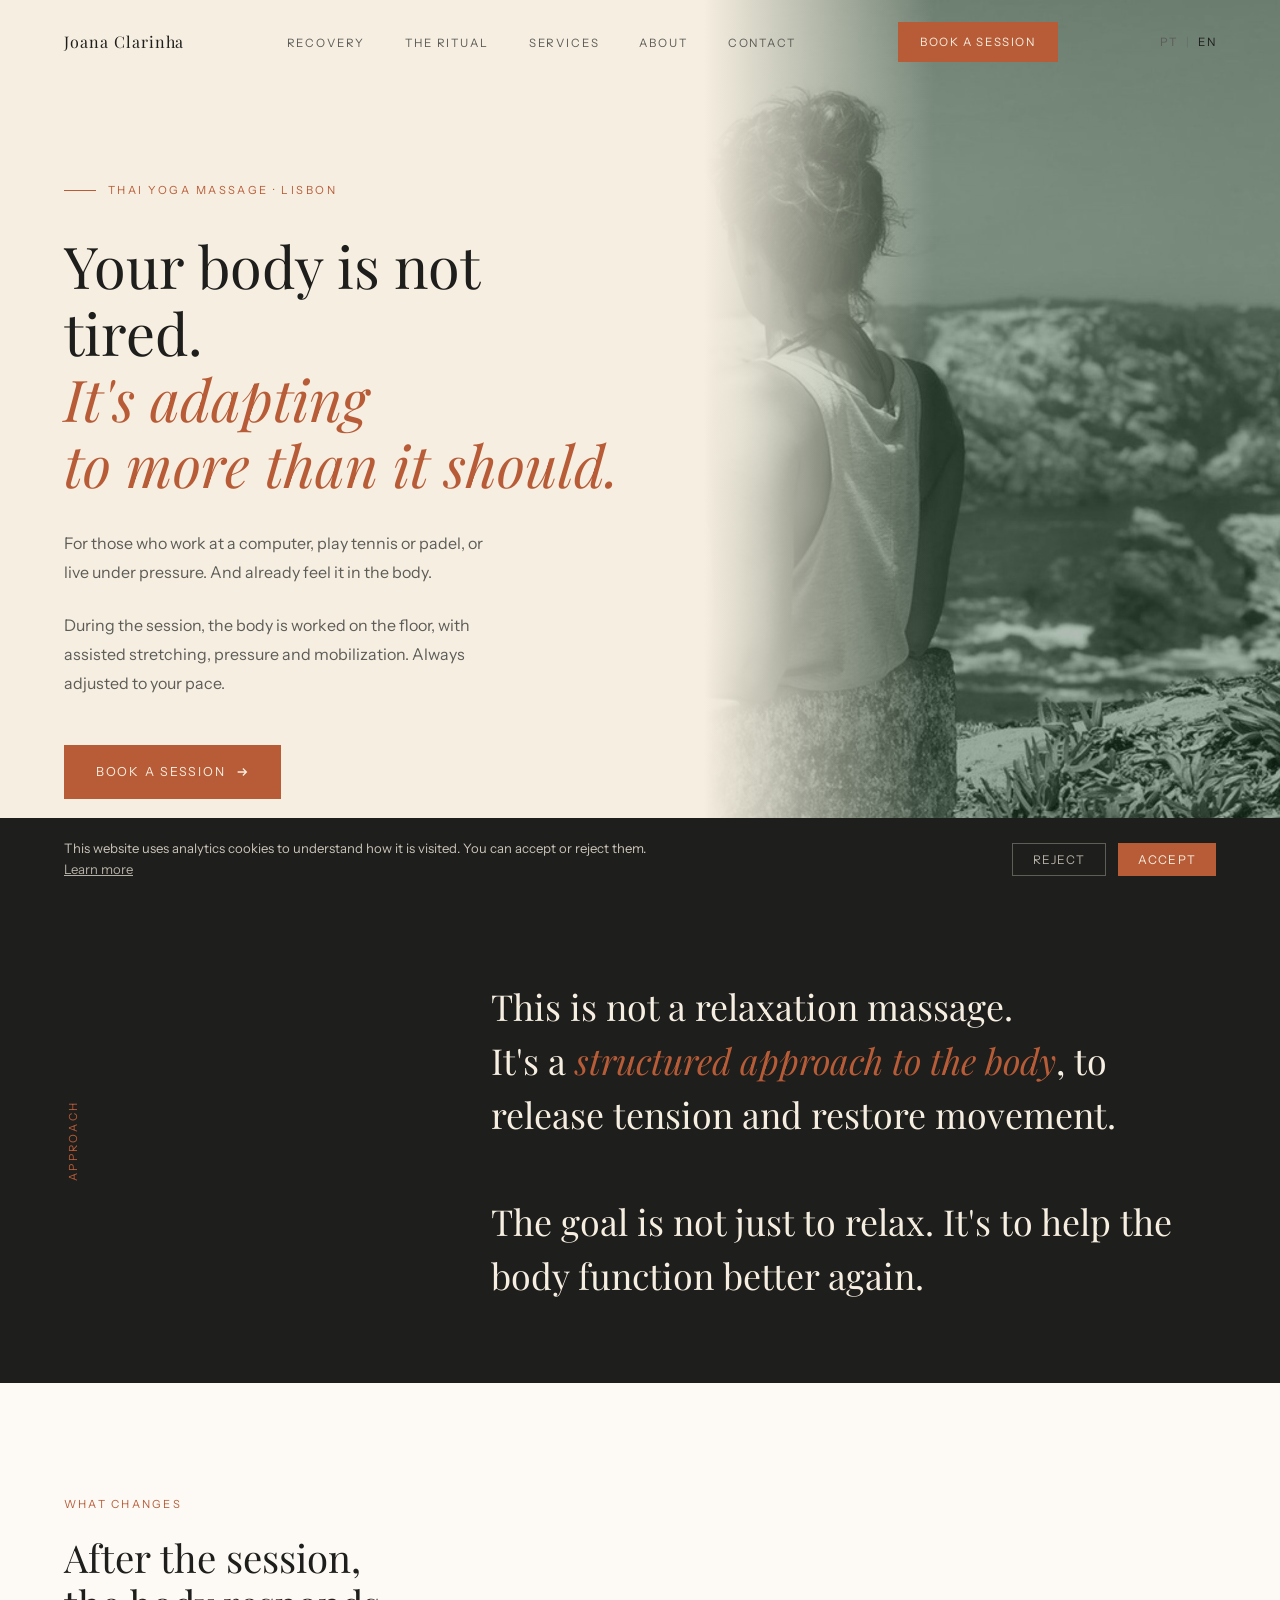
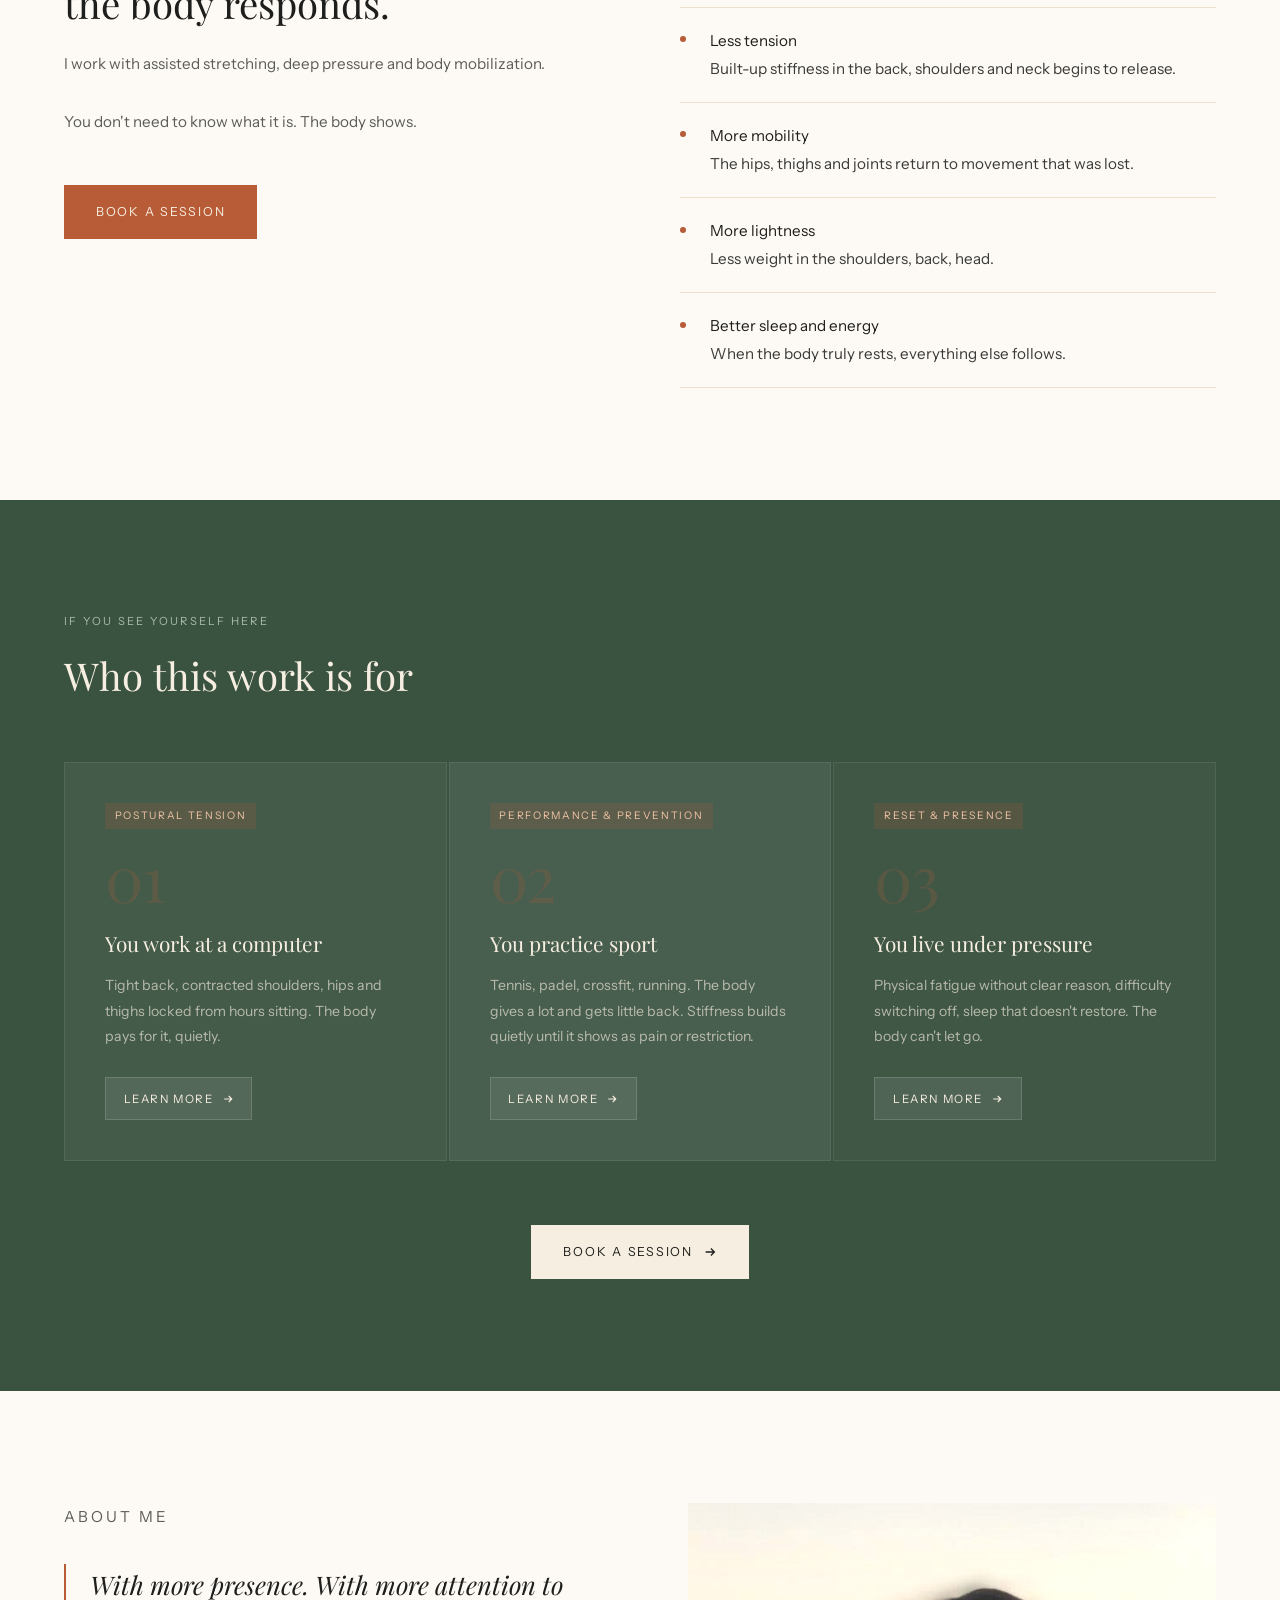
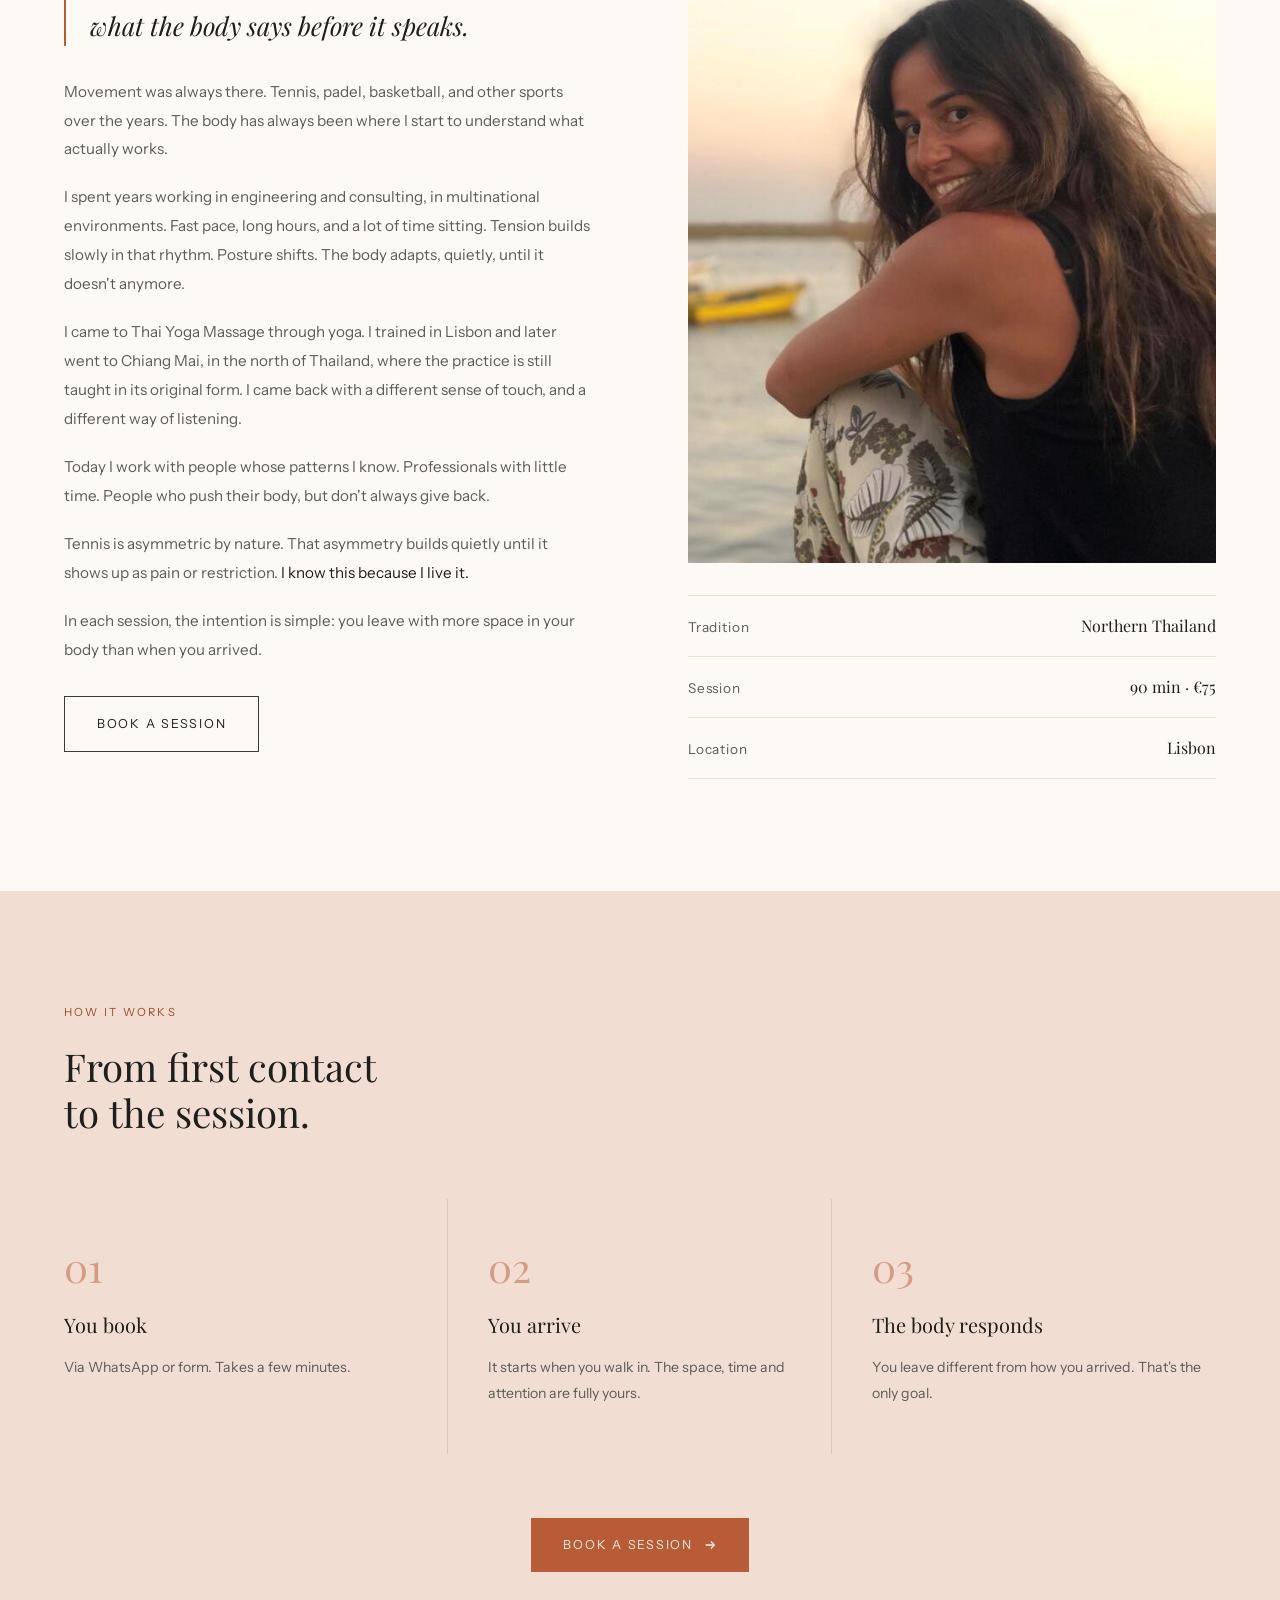
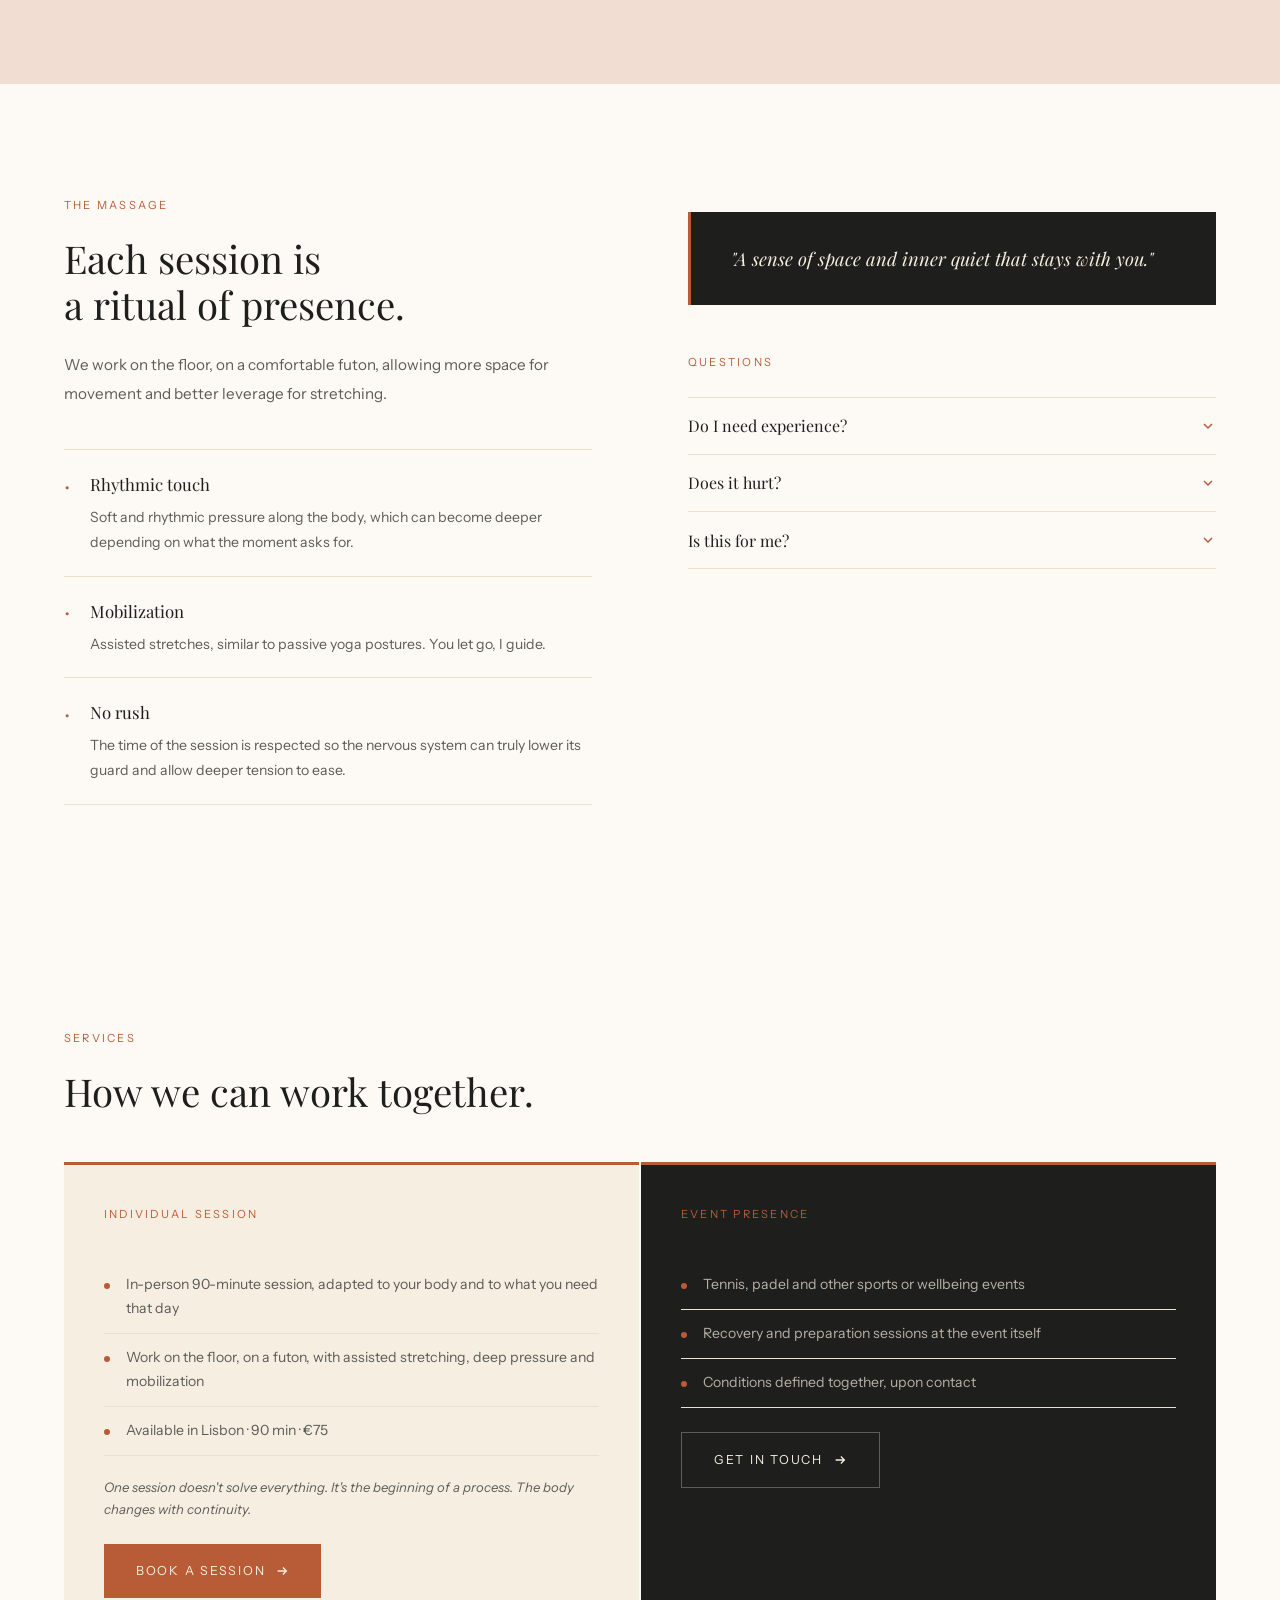
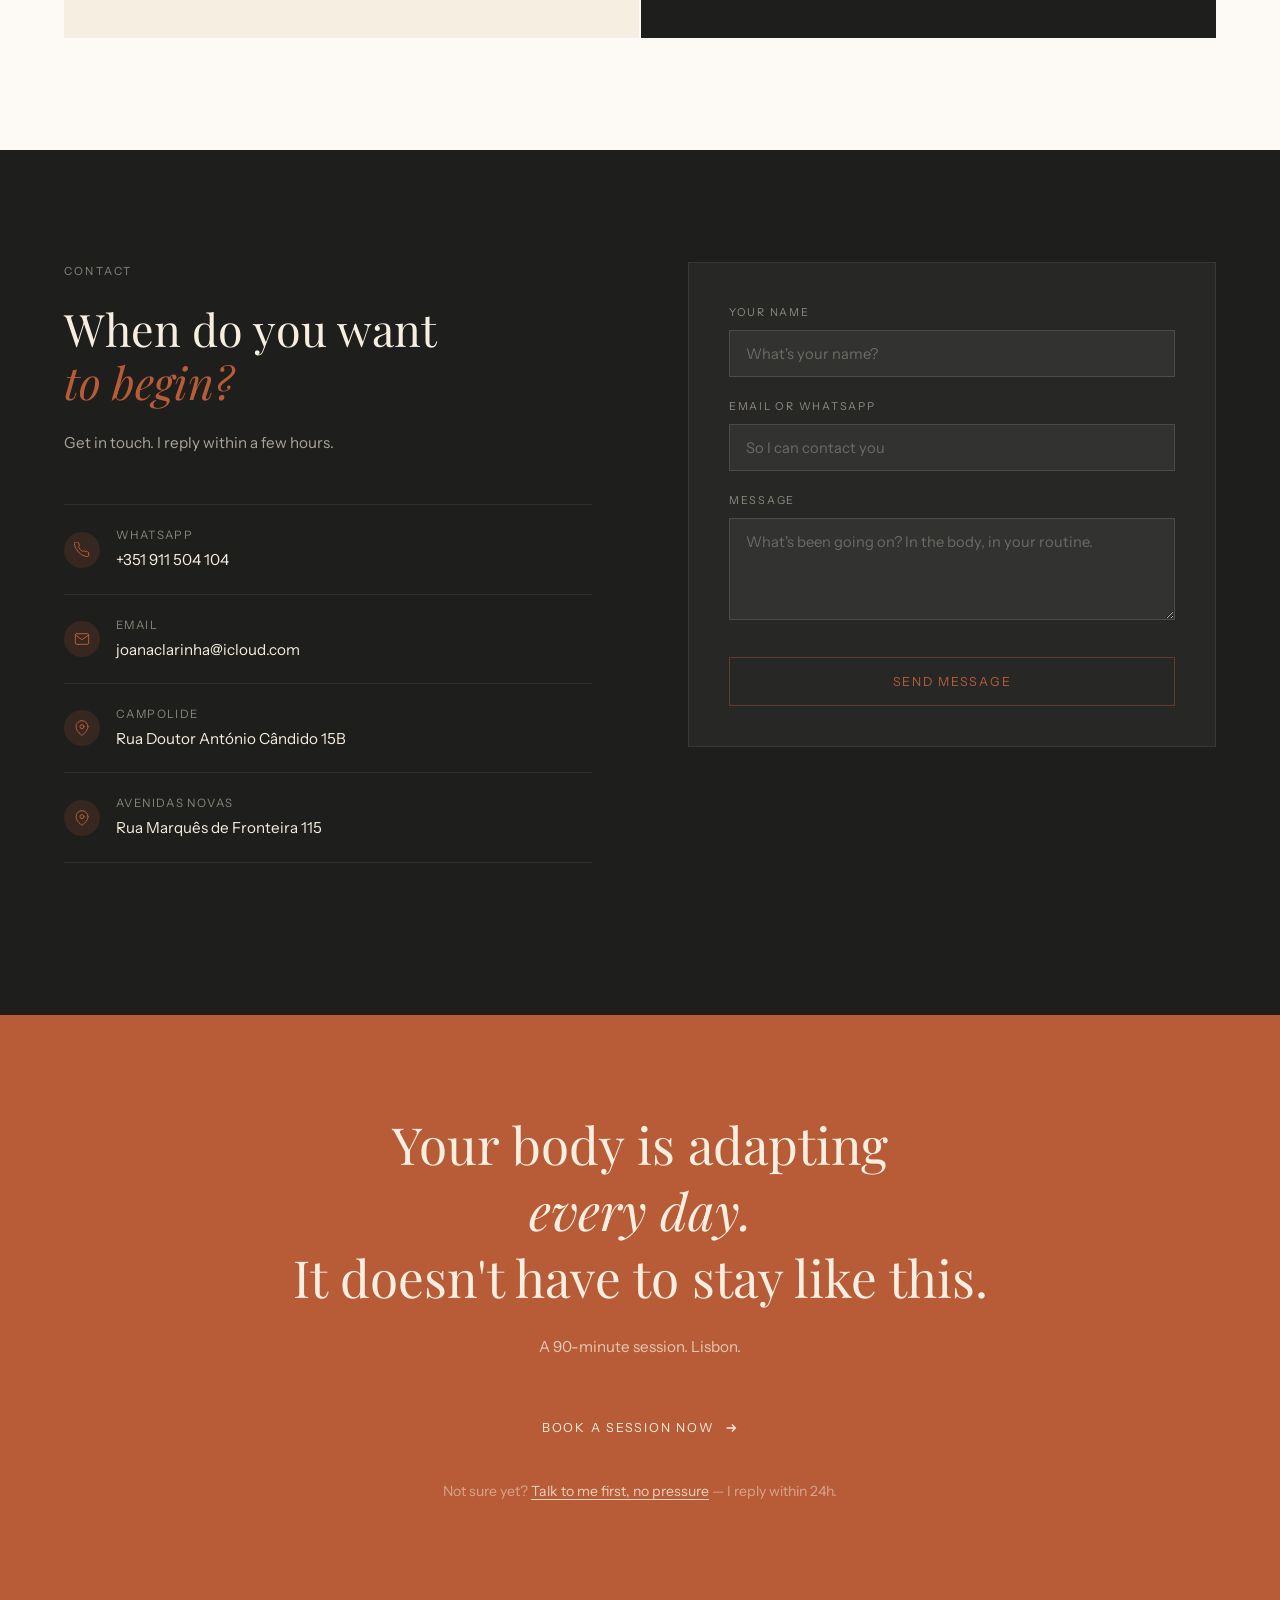
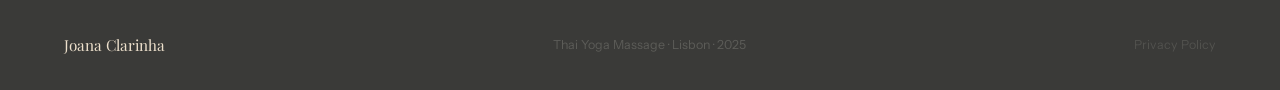
==== index.en.html @ add826a8 "Add files via upload" ====
<!DOCTYPE html>
<html lang="en">
<head>
<meta charset="UTF-8">
<meta name="viewport" content="width=device-width, initial-scale=1.0">

<!-- SEO: Title com keyword + localização -->
<title>Thai Yoga Massage Lisbon · Joana Clarinha · Recovery & Movement</title>

<!-- SEO: Meta description -->
<meta name="description" content="Thai Yoga Massage in Lisbon with Joana Clarinha. For those who work at a computer, practice sports or live under pressure. 90 min · €75.">

<!-- SEO: Canonical URL -->
<link rel="canonical" href="https://www.joanaclarinha.com/index.en.html">

<!-- SEO: Hreflang -->
<link rel="alternate" hreflang="pt" href="https://www.joanaclarinha.com/" />
<link rel="alternate" hreflang="en" href="https://www.joanaclarinha.com/index.en.html" />
<link rel="alternate" hreflang="x-default" href="https://www.joanaclarinha.com/" />

<!-- SEO: Open Graph (WhatsApp, LinkedIn, Facebook preview) -->
<meta property="og:type" content="website">
<meta property="og:title" content="Thai Yoga Massage Lisbon · Joana Clarinha">
<meta property="og:description" content="Recovery sessions for those who work at a computer, practice sports or live under pressure. Lisbon · 90 min · €75.">
<meta property="og:url" content="https://www.joanaclarinha.com/">
<meta property="og:locale" content="en_GB">
<meta property="og:image" content="https://www.joanaclarinha.com/og-image.jpg">

<!-- SEO: Twitter/X card -->
<meta name="twitter:card" content="summary_large_image">
<meta name="twitter:title" content="Thai Yoga Massage Lisbon · Joana Clarinha">
<meta name="twitter:description" content="Recovery sessions for those who work at a computer, practice sports or live under pressure.">

<!-- SEO: JSON-LD structured data (negócio local) -->
<script type="application/ld+json">
{
  "@context": "https://schema.org",
  "@type": "LocalBusiness",
  "name": "Joana Clarinha · Thai Yoga Massage",
  "description": "Thai Yoga Massage sessions in Lisbon for postural recovery, sports recovery and chronic stress.",
  "url": "https://www.joanaclarinha.com",
  "telephone": "+351911504104",
  "email": "joanaclarinha@icloud.com",
  "address": {
    "@type": "PostalAddress",
    "addressLocality": "Lisboa",
    "addressCountry": "PT"
  },
  "location": [
    {
      "@type": "Place",
      "name": "Campolide",
      "address": {
        "@type": "PostalAddress",
        "streetAddress": "Rua Doutor António Cândido 15B",
        "addressLocality": "Lisboa",
        "addressCountry": "PT"
      }
    },
    {
      "@type": "Place",
      "name": "Avenidas Novas",
      "address": {
        "@type": "PostalAddress",
        "streetAddress": "Rua Marquês de Fronteira 115",
        "addressLocality": "Lisboa",
        "addressCountry": "PT"
      }
    }
  ],
  "geo": {
    "@type": "GeoCoordinates",
    "latitude": 38.7169,
    "longitude": -9.1395
  },
  "priceRange": "€75",
  "openingHoursSpecification": {
    "@type": "OpeningHoursSpecification",
    "dayOfWeek": ["Monday","Tuesday","Wednesday","Thursday","Friday","Saturday"],
    "opens": "09:00",
    "closes": "20:00"
  },
  "sameAs": ["https://www.instagram.com/joanaclarinha.thaimassage"],
  "image": "https://www.joanaclarinha.com/og-image.jpg",
  "founder": {
    "@type": "Person",
    "name": "Joana Clarinha"
  },
  "serviceType": "Thai Yoga Massage",
  "areaServed": "Lisboa"
}
</script>

<link rel="preconnect" href="https://fonts.googleapis.com">
<link rel="preconnect" href="https://fonts.gstatic.com" crossorigin>
<link href="https://fonts.googleapis.com/css2?family=Playfair+Display:ital,wght@0,400;0,500;1,400&family=Instrument+Sans:wght@300;400&display=swap" rel="stylesheet">
<link rel="stylesheet" href="style.css">
</head>
<body>

<!-- NAV -->
<a href="#hero" style="position:absolute;left:-9999px;top:auto;width:1px;height:1px;overflow:hidden;focus-within:left:0;focus-within:width:auto;focus-within:height:auto;background:var(--terra);color:var(--cream);padding:0.5rem 1rem;z-index:9999;" onfocus="this.style.left='0';this.style.width='auto';this.style.height='auto';" onblur="this.style.left='-9999px';this.style.width='1px';this.style.height='1px';">Skip to content</a>
<nav id="nav">
  <a class="nav-brand" href="#">Joana Clarinha</a>
  <ul class="nav-links">
    <li><a href="#perfis">Recovery</a></li>
    <li><a href="#ritual">The ritual</a></li>
    <li><a href="#servicos">Services</a></li>
    <li><a href="#sobre">About</a></li>
    <li><a href="#contacto">Contact</a></li>
  </ul>
  <a href="https://wa.me/351911504104?text=Hi%20Joana%2C%20I%20would%20like%20to%20book%20a%20session." class="nav-cta" target="_blank" rel="noopener">Book a session</a>
  <div class="lang-switch">
    <a href="/" class="lang-link">PT</a>
    <span class="lang-sep">|</span>
    <a href="/index.en.html" class="lang-link active">EN</a>
  </div>
  <button class="nav-hamburger" id="hamburger" onclick="toggleMenu()" aria-label="Open menu">
    <span></span><span></span><span></span>
  </button>
</nav>

<!-- MENU MOBILE -->
<div class="nav-mobile-menu" id="mobile-menu">
  <a href="#perfis" onclick="closeMenu()">Recovery</a>
  <a href="#ritual" onclick="closeMenu()">The ritual</a>
  <a href="#servicos" onclick="closeMenu()">Services</a>
  <a href="#sobre" onclick="closeMenu()">About</a>
  <a href="#contacto" onclick="closeMenu()">Contact</a>
  <a href="https://wa.me/351911504104?text=Hi%20Joana%2C%20I%20would%20like%20to%20book%20a%20session." class="nav-mobile-cta" target="_blank" rel="noopener">Book a session</a>
</div>

<!-- HERO -->
<section id="hero">
  <div class="hero-text">
    <p class="hero-kicker">Thai Yoga Massage · Lisbon</p>
    <h1 class="hero-h1">
      Your body is not<br>
      tired.<br>
      <em>It's adapting<br>to more than it should.</em>
    </h1>
    <p class="hero-sub">For those who work at a computer, play tennis or padel, or live under pressure. And already feel it in the body.</p>
    <p class="hero-sub" style="margin-top:-1.5rem;">During the session, the body is worked on the floor, with assisted stretching, pressure and mobilization. Always adjusted to your pace.</p>
    <a href="#contacto" class="btn">
      Book a session
      <svg viewBox="0 0 16 16" fill="none" stroke="currentColor" stroke-width="1.5"><path d="M3 8h10M9 4l4 4-4 4"/></svg>
    </a>
  </div>
  <div class="hero-img">
    <img src="foto-hero.jpeg" alt="Thai Yoga Massage session in Lisbon with Joana Clarinha" />
    <div class="hero-img-overlay"></div>
  </div>
</section>

<!-- STATEMENT -->
<section id="statement">
  <span class="stmt-label">Approach</span>
  <p class="stmt-text">
    This is not a relaxation massage.<br>
    It's a <strong>structured approach to the body</strong>, to release tension and restore movement.
    <br><br>
    The goal is not just to relax. It's to help the body function better again.
  </p>
</section>

<!-- O QUE MUDA -->
<section id="o-que-muda">
  <div class="reveal">
    <p class="section-tag">What changes</p>
    <h2 class="section-h2">After the session,<br>the body responds.</h2>
    <p class="section-body">I work with assisted stretching, deep pressure and body mobilization.<br><br>You don't need to know what it is. The body shows.</p>
    <div class="muda-cta">
      <a href="#contacto" class="btn">Book a session</a>
    </div>
  </div>
  <div class="muda-right reveal d1">
    <div class="outcomes">
      <div class="outcome-row">
        <div class="outcome-dot"></div>
        <div class="outcome-text"><strong>Less tension</strong>Built-up stiffness in the back, shoulders and neck begins to release.</div>
      </div>
      <div class="outcome-row">
        <div class="outcome-dot"></div>
        <div class="outcome-text"><strong>More mobility</strong>The hips, thighs and joints return to movement that was lost.</div>
      </div>
      <div class="outcome-row">
        <div class="outcome-dot"></div>
        <div class="outcome-text"><strong>More lightness</strong>Less weight in the shoulders, back, head.</div>
      </div>
      <div class="outcome-row">
        <div class="outcome-dot"></div>
        <div class="outcome-text"><strong>Better sleep and energy</strong>When the body truly rests, everything else follows.</div>
      </div>
    </div>
  </div>
</section>

<!-- PERFIS -->
<section id="perfis">
  <p class="section-tag reveal">If you see yourself here</p>
  <h2 class="section-h2 reveal">Who this work is for</h2>
  <div class="perfis-grid">
    <div class="perfil-card reveal">
      <span class="perfil-tag">Postural tension</span>
      <div class="perfil-num">01</div>
      <h3 class="perfil-titulo">You work at a computer</h3>
      <p class="perfil-desc">Tight back, contracted shoulders, hips and thighs locked from hours sitting. The body pays for it, quietly.</p>
      <a href="lp-tensao-costas.en.html" class="perfil-link">
        Learn more
        <svg viewBox="0 0 16 16" fill="none" stroke="currentColor" stroke-width="1.5"><path d="M3 8h10M9 4l4 4-4 4"/></svg>
      </a>
    </div>
    <div class="perfil-card reveal d1">
      <span class="perfil-tag">Performance &amp; prevention</span>
      <div class="perfil-num">02</div>
      <h3 class="perfil-titulo">You practice sport</h3>
      <p class="perfil-desc">Tennis, padel, crossfit, running. The body gives a lot and gets little back. Stiffness builds quietly until it shows as pain or restriction.</p>
      <a href="lp-recuperacao-desportiva.en.html" class="perfil-link">
        Learn more
        <svg viewBox="0 0 16 16" fill="none" stroke="currentColor" stroke-width="1.5"><path d="M3 8h10M9 4l4 4-4 4"/></svg>
      </a>
    </div>
    <div class="perfil-card reveal d2">
      <span class="perfil-tag">Reset &amp; presence</span>
      <div class="perfil-num">03</div>
      <h3 class="perfil-titulo">You live under pressure</h3>
      <p class="perfil-desc">Physical fatigue without clear reason, difficulty switching off, sleep that doesn't restore. The body can't let go.</p>
      <a href="lp-stress-reset.en.html" class="perfil-link">
        Learn more
        <svg viewBox="0 0 16 16" fill="none" stroke="currentColor" stroke-width="1.5"><path d="M3 8h10M9 4l4 4-4 4"/></svg>
      </a>
    </div>
  </div>
  <div class="perfis-cta">
    <a href="#contacto" class="btn btn-cream">
      Book a session
      <svg viewBox="0 0 16 16" fill="none" stroke="currentColor" stroke-width="1.5"><path d="M3 8h10M9 4l4 4-4 4"/></svg>
    </a>
  </div>
</section>

<!-- SOBRE -->
<section id="sobre">
  <div class="sobre-body">
    <p class="section-tag reveal">About me</p>
    <blockquote class="sobre-quote reveal">
      With more presence. With more attention to what the body says before it speaks.
    </blockquote>
    <div class="reveal">
      <p>Movement was always there. Tennis, padel, basketball, and other sports over the years. The body has always been where I start to understand what actually works.</p>
      <p>I spent years working in engineering and consulting, in multinational environments. Fast pace, long hours, and a lot of time sitting. Tension builds slowly in that rhythm. Posture shifts. The body adapts, quietly, until it doesn't anymore.</p>
      <p>I came to Thai Yoga Massage through yoga. I trained in Lisbon and later went to Chiang Mai, in the north of Thailand, where the practice is still taught in its original form. I came back with a different sense of touch, and a different way of listening.</p>
      <p>Today I work with people whose patterns I know. Professionals with little time. People who push their body, but don't always give back.</p>
      <p>Tennis is asymmetric by nature. That asymmetry builds quietly until it shows up as pain or restriction. <strong>I know this because I live it.</strong></p>
      <p>In each session, the intention is simple: you leave with more space in your body than when you arrived.</p>
    </div>
    <div class="reveal" style="margin-top:2rem;">
      <a href="#contacto" class="btn btn-outline">Book a session</a>
    </div>
  </div>
  <div class="sobre-right reveal d1">
    <img class="sobre-img" src="sobremim.jpeg" alt="Joana Clarinha, Thai Yoga Massage therapist in Lisbon" />
    <div class="sobre-facts">
      <div class="sobre-fact">
        <span class="sobre-fact-key">Tradition</span>
        <span class="sobre-fact-val">Northern Thailand</span>
      </div>
      <div class="sobre-fact">
        <span class="sobre-fact-key">Session</span>
        <span class="sobre-fact-val">90 min · €75</span>
      </div>
      <div class="sobre-fact">
        <span class="sobre-fact-key">Location</span>
        <span class="sobre-fact-val">Lisbon</span>
      </div>
    </div>
  </div>
</section>

<!-- COMO FUNCIONA -->
<section id="como">
  <p class="section-tag reveal">How it works</p>
  <h2 class="section-h2 reveal">From first contact<br>to the session.</h2>
  <div class="como-steps">
    <div class="como-step reveal">
      <div class="como-step-n">01</div>
      <h3 class="como-step-h">You book</h3>
      <p class="como-step-p">Via WhatsApp or form. Takes a few minutes.</p>
    </div>
    <div class="como-step reveal d1">
      <div class="como-step-n">02</div>
      <h3 class="como-step-h">You arrive</h3>
      <p class="como-step-p">It starts when you walk in. The space, time and attention are fully yours.</p>
    </div>
    <div class="como-step reveal d2">
      <div class="como-step-n">03</div>
      <h3 class="como-step-h">The body responds</h3>
      <p class="como-step-p">You leave different from how you arrived. That's the only goal.</p>
    </div>
  </div>
  <div class="como-cta reveal">
    <a href="#contacto" class="btn">
      Book a session
      <svg viewBox="0 0 16 16" fill="none" stroke="currentColor" stroke-width="1.5"><path d="M3 8h10M9 4l4 4-4 4"/></svg>
    </a>
  </div>
</section>

<!-- RITUAL -->
<section id="ritual">
  <div class="ritual-left reveal">
    <p class="section-tag">The massage</p>
    <h2 class="section-h2">Each session is<br>a ritual of presence.</h2>
    <p class="section-body">We work on the floor, on a comfortable futon, allowing more space for movement and better leverage for stretching.</p>
    <div class="ritual-steps">
      <div class="ritual-step reveal">
        <div class="ritual-step-n">·</div>
        <div>
          <h4 class="ritual-step-h">Rhythmic touch</h4>
          <p class="ritual-step-p">Soft and rhythmic pressure along the body, which can become deeper depending on what the moment asks for.</p>
        </div>
      </div>
      <div class="ritual-step reveal d1">
        <div class="ritual-step-n">·</div>
        <div>
          <h4 class="ritual-step-h">Mobilization</h4>
          <p class="ritual-step-p">Assisted stretches, similar to passive yoga postures. You let go, I guide.</p>
        </div>
      </div>
      <div class="ritual-step reveal d2">
        <div class="ritual-step-n">·</div>
        <div>
          <h4 class="ritual-step-h">No rush</h4>
          <p class="ritual-step-p">The time of the session is respected so the nervous system can truly lower its guard and allow deeper tension to ease.</p>
        </div>
      </div>
    </div>
  </div>
  <div class="ritual-right reveal d1">
    <div class="ritual-quote">
      <p>"A sense of space and inner quiet that stays with you."</p>
    </div>
    <div class="ritual-faqs">
      <p class="section-tag" style="margin-bottom:1.5rem;">Questions</p>
      <div class="faq-item reveal">
        <button class="faq-q" onclick="toggleFaq(this)" aria-expanded="false" aria-controls="faq-a-1">
          <span>Do I need experience?</span>
          <svg viewBox="0 0 16 16" fill="none" stroke="currentColor" stroke-width="1.5" aria-hidden="true"><path d="M4 6l4 4 4-4"/></svg>
        </button>
        <div class="faq-a" id="faq-a-1" role="region">No. If you value conscious touch and need space to breathe again, this is for you.</div>
      </div>
      <div class="faq-item reveal d1">
        <button class="faq-q" onclick="toggleFaq(this)" aria-expanded="false" aria-controls="faq-a-2">
          <span>Does it hurt?</span>
          <svg viewBox="0 0 16 16" fill="none" stroke="currentColor" stroke-width="1.5" aria-hidden="true"><path d="M4 6l4 4 4-4"/></svg>
        </button>
        <div class="faq-a" id="faq-a-2" role="region">There can be moments of "good pain", the feeling of releasing a knot. It should never be overwhelming. Communication is constant.</div>
      </div>
      <div class="faq-item reveal d2">
        <button class="faq-q" onclick="toggleFaq(this)" aria-expanded="false" aria-controls="faq-a-3">
          <span>Is this for me?</span>
          <svg viewBox="0 0 16 16" fill="none" stroke="currentColor" stroke-width="1.5" aria-hidden="true"><path d="M4 6l4 4 4-4"/></svg>
        </button>
        <div class="faq-a" id="faq-a-3" role="region">If you feel tension in the body, sit a lot, practice sport, or simply want to slow down and sleep better — yes.</div>
      </div>
    </div>
  </div>
</section>

<!-- SERVIÇOS -->
<section id="servicos" style="background:var(--off);padding:7rem 5vw;">
  <p class="section-tag reveal">Services</p>
  <h2 class="section-h2 reveal">How we can work together.</h2>
  <div class="servicos-duo reveal" id="servicos-placeholder" style="margin-top:3rem;">
      <div class="servico-duo servico-duo-primary">
        <p class="section-tag">Individual session</p>
        <ul class="ritual-incluido-lista">
          <li>In-person 90-minute session, adapted to your body and to what you need that day</li>
          <li>Work on the floor, on a futon, with assisted stretching, deep pressure and mobilization</li>
          <li>Available in Lisbon · 90 min · €75</li>
        </ul>
        <p class="ritual-incluido-nota">One session doesn't solve everything. It's the beginning of a process. The body changes with continuity.</p>
        <a href="#contacto" class="btn" style="margin-top:1.5rem;">
          Book a session
          <svg viewBox="0 0 16 16" fill="none" stroke="currentColor" stroke-width="1.5"><path d="M3 8h10M9 4l4 4-4 4"/></svg>
        </a>
      </div>
      <div class="servico-duo servico-duo-secondary">
        <p class="section-tag" style="color:var(--terra)">Event presence</p>
        <ul class="ritual-incluido-lista" style="color:rgba(246,238,224,0.7)">
          <li>Tennis, padel and other sports or wellbeing events</li>
          <li>Recovery and preparation sessions at the event itself</li>
          <li>Conditions defined together, upon contact</li>
        </ul>
        <a href="#contacto" class="btn" style="margin-top:1.5rem;background:transparent;border:1px solid rgba(246,238,224,0.3);color:var(--cream);">
          Get in touch
          <svg viewBox="0 0 16 16" fill="none" stroke="currentColor" stroke-width="1.5"><path d="M3 8h10M9 4l4 4-4 4"/></svg>
        </a>
      </div>
  </div>
</section>

<!-- CONTACTO -->
<section id="contacto">
  <div>
    <p class="section-tag reveal">Contact</p>
    <h2 class="contacto-h2 reveal">When do you want<br><em>to begin?</em></h2>
    <p class="contacto-sub reveal">Get in touch. I reply within a few hours.</p>
    <div class="contacto-canais reveal">
      <div class="canal">
        <div class="canal-icon">
          <svg viewBox="0 0 24 24"><path d="M22 16.92v3a2 2 0 01-2.18 2 19.79 19.79 0 01-8.63-3.07A19.5 19.5 0 013.07 9.8 19.79 19.79 0 01.13 1.18 2 2 0 012.11.02h3a2 2 0 012 1.72c.127.96.361 1.903.7 2.81a2 2 0 01-.45 2.11L6.91 7.91a16 16 0 006.09 6.09l1.27-.45a2 2 0 012.11.45c.907.339 1.85.573 2.81.7A2 2 0 0122 16.92z" stroke-linecap="round" stroke-linejoin="round"/></svg>
        </div>
        <div>
          <div class="canal-label">WhatsApp</div>
          <div class="canal-val">+351 911 504 104</div>
        </div>
      </div>
      <div class="canal">
        <div class="canal-icon">
          <svg viewBox="0 0 24 24"><path d="M4 4h16c1.1 0 2 .9 2 2v12c0 1.1-.9 2-2 2H4c-1.1 0-2-.9-2-2V6c0-1.1.9-2 2-2z" stroke-linecap="round" stroke-linejoin="round"/><polyline points="22,6 12,13 2,6" stroke-linecap="round" stroke-linejoin="round"/></svg>
        </div>
        <div>
          <div class="canal-label">Email</div>
          <div class="canal-val">joanaclarinha@icloud.com</div>
        </div>
      </div>
      <div class="canal">
        <div class="canal-icon">
          <svg viewBox="0 0 24 24"><path d="M21 10c0 7-9 13-9 13S3 17 3 10a9 9 0 0118 0z" stroke-linecap="round" stroke-linejoin="round"/><circle cx="12" cy="10" r="3" stroke-linecap="round" stroke-linejoin="round"/></svg>
        </div>
        <div>
          <div class="canal-label">Campolide</div>
          <div class="canal-val">Rua Doutor António Cândido 15B</div>
        </div>
      </div>
      <div class="canal">
        <div class="canal-icon">
          <svg viewBox="0 0 24 24"><path d="M21 10c0 7-9 13-9 13S3 17 3 10a9 9 0 0118 0z" stroke-linecap="round" stroke-linejoin="round"/><circle cx="12" cy="10" r="3" stroke-linecap="round" stroke-linejoin="round"/></svg>
        </div>
        <div>
          <div class="canal-label">Avenidas Novas</div>
          <div class="canal-val">Rua Marquês de Fronteira 115</div>
        </div>
      </div>
    </div>
  </div>
  <div class="form-wrap reveal d1">
    <form action="https://formspree.io/f/mjgjeqbq" method="POST">
      <div class="form-row">
        <label>Your name</label>
        <input type="text" name="nome" placeholder="What's your name?" required>
      </div>
      <div class="form-row">
        <label>Email or WhatsApp</label>
        <input type="text" name="contacto" placeholder="So I can contact you" required>
      </div>
      <div class="form-row">
        <label>Message</label>
        <textarea rows="4" name="mensagem" placeholder="What's been going on? In the body, in your routine."></textarea>
      </div>
      <button type="submit" class="btn btn-terra-outline">Send message</button>
    </form>
  </div>
</section>

<!-- CLOSING CTA -->
<section id="closing">
  <h2 class="closing-h2 reveal">Your body is adapting<br><em>every day.</em><br>It doesn't have to stay like this.</h2>
  <p class="closing-sub reveal">A 90-minute session. Lisbon.</p>
  <a href="#contacto" class="btn btn-white reveal">
    Book a session now
    <svg viewBox="0 0 16 16" fill="none" stroke="currentColor" stroke-width="1.5"><path d="M3 8h10M9 4l4 4-4 4"/></svg>
  </a>
  <p class="closing-hesitation reveal">Not sure yet? <a href="https://wa.me/351911504104?text=Hi%20Joana%2C%20I%20have%20a%20question%20about%20the%20sessions." class="closing-hesitation-link">Talk to me first, no pressure</a> — I reply within 24h.</p>
</section>

<!-- FOOTER -->
<footer>
  <span class="footer-brand">Joana Clarinha</span>
  <span>Thai Yoga Massage · Lisbon · 2025</span>
  <a href="/privacy-policy.en.html" style="color:var(--cinza3);font-size:0.78rem;text-decoration:none;opacity:0.7;">Privacy Policy</a>
</footer>

<!-- COOKIE BANNER -->
<div id="cookie-banner" style="display:none;position:fixed;bottom:0;left:0;right:0;z-index:9999;background:var(--cinza);color:var(--cream);padding:1.25rem 5vw;display:flex;align-items:center;justify-content:space-between;gap:1.5rem;flex-wrap:wrap;font-size:0.82rem;line-height:1.6;">
  <p style="margin:0;color:rgba(246,238,224,0.8);max-width:600px;">This website uses analytics cookies to understand how it is visited. You can accept or reject them. <a href="/privacy-policy.en.html" style="color:var(--cream);opacity:0.7;text-decoration:underline;">Learn more</a></p>
  <div style="display:flex;gap:0.75rem;flex-shrink:0;">
    <button id="cookie-reject" style="background:transparent;border:1px solid rgba(246,238,224,0.3);color:rgba(246,238,224,0.7);padding:0.5rem 1.25rem;font-family:var(--sans);font-size:0.75rem;letter-spacing:0.1em;text-transform:uppercase;cursor:pointer;">Reject</button>
    <button id="cookie-accept" style="background:var(--terra);border:none;color:var(--cream);padding:0.5rem 1.25rem;font-family:var(--sans);font-size:0.75rem;letter-spacing:0.1em;text-transform:uppercase;cursor:pointer;">Accept</button>
  </div>
</div>

<script>
  // Hamburger menu
  function toggleMenu() {
    const menu = document.getElementById('mobile-menu');
    const btn = document.getElementById('hamburger');
    menu.classList.toggle('open');
    btn.classList.toggle('open');
    document.body.style.overflow = menu.classList.contains('open') ? 'hidden' : '';
  }
  function closeMenu() {
    document.getElementById('mobile-menu').classList.remove('open');
    document.getElementById('hamburger').classList.remove('open');
    document.body.style.overflow = '';
  }

  // Nav
  const nav = document.getElementById('nav');
  window.addEventListener('scroll', () => {
    nav.classList.toggle('stuck', window.scrollY > 50);
  }, {passive:true});

  // Reveal
  const revEls = document.querySelectorAll('.reveal');
  const ro = new IntersectionObserver(entries => {
    entries.forEach(e => { if(e.isIntersecting){ e.target.classList.add('on'); ro.unobserve(e.target); } });
  }, {threshold: 0.12});
  revEls.forEach(el => ro.observe(el));

  // FAQ toggle
  function toggleFaq(btn) {
    const answer = btn.nextElementSibling;
    const isOpen = answer.classList.contains('open');
    document.querySelectorAll('.faq-a.open').forEach(a => {
      a.classList.remove('open');
      a.previousElementSibling.classList.remove('open');
      a.previousElementSibling.setAttribute('aria-expanded', 'false');
    });
    if (!isOpen) {
      answer.classList.add('open');
      btn.classList.add('open');
      btn.setAttribute('aria-expanded', 'true');
    }
  }
  function submitForm(e) {
    e.preventDefault();
    const btn = e.target.querySelector('button[type="submit"]');
    btn.textContent = 'Message sent ✓';
    btn.style.color = '#5A9A5C';
    btn.style.borderColor = '#5A9A5C';
    setTimeout(() => { btn.textContent = 'Send message'; btn.style.color=''; btn.style.borderColor=''; }, 3000);
  }
</script>
<!-- WHATSAPP FLUTUANTE -->
<a href="https://wa.me/351911504104?text=Hi%20Joana%2C%20I%20have%20a%20question%20about%20the%20sessions." class="wa-float" target="_blank" rel="noopener" aria-label="Contact Joana Clarinha on WhatsApp">
  <svg viewBox="0 0 24 24" fill="none" stroke="currentColor" stroke-width="1.5" stroke-linecap="round" stroke-linejoin="round">
    <path d="M21 11.5a8.38 8.38 0 01-.9 3.8 8.5 8.5 0 01-7.6 4.7 8.38 8.38 0 01-3.8-.9L3 21l1.9-5.7a8.38 8.38 0 01-.9-3.8 8.5 8.5 0 014.7-7.6 8.38 8.38 0 013.8-.9h.5a8.48 8.48 0 018 8v.5z"/>
  </svg>
  <div class="wa-float-label">
    <span class="wa-float-main">Talk to me</span>
  </div>
</a>


<script>
  // Google Analytics com consentimento
  function loadGA() {
    var s = document.createElement('script');
    s.async = true;
    s.src = 'https://www.googletagmanager.com/gtag/js?id=G-JRHJ9DXWGT';
    document.head.appendChild(s);
    window.dataLayer = window.dataLayer || [];
    function gtag(){dataLayer.push(arguments);}
    window.gtag = gtag;
    gtag('js', new Date());
    gtag('config', 'G-JRHJ9DXWGT');
  }

  var consent = localStorage.getItem('jc-cookie-consent');
  var banner = document.getElementById('cookie-banner');

  if (consent === 'accepted') {
    loadGA();
    if (banner) banner.style.display = 'none';
  } else if (consent === 'rejected') {
    if (banner) banner.style.display = 'none';
  } else {
    if (banner) banner.style.display = 'flex';
  }

  document.getElementById('cookie-accept').addEventListener('click', function() {
    localStorage.setItem('jc-cookie-consent', 'accepted');
    loadGA();
    banner.style.display = 'none';
  });

  document.getElementById('cookie-reject').addEventListener('click', function() {
    localStorage.setItem('jc-cookie-consent', 'rejected');
    banner.style.display = 'none';
  });
</script>
</body>
</html>
---- style.css ----
/* ── RESET ── */
*,*::before,*::after{box-sizing:border-box;margin:0;padding:0}

/* ── VARIÁVEIS ── */
:root {
  --cream: #F6EEE0;
  --cream2: #EDE0CC;
  --terra: #B85C38;
  --terra2: #9A4A2A;
  --terra-pale: #F2DDD3;
  --verde: #3A5240;
  --verde2: #2C3E30;
  --verde-pale: #D8E6DA;
  --cinza: #1E1E1C;
  --cinza2: #3A3A38;
  --cinza3: #6B6B68;
  --off: #FDFAF5;
  --serif: 'Playfair Display', Georgia, serif;
  --sans: 'Instrument Sans', sans-serif;
}

html { scroll-behavior: smooth; }

body {
  font-family: var(--sans);
  background: var(--off);
  color: var(--cinza);
  font-weight: 300;
  line-height: 1.65;
  font-size: 16px;
}

/* ── NAV ── */
nav {
  position: fixed; top: 0; left: 0; right: 0; z-index: 200;
  display: flex; justify-content: space-between; align-items: center;
  padding: 1.2rem 5vw;
  transition: background 0.35s;
}
nav.stuck {
  background: rgba(246,238,224,0.94);
  backdrop-filter: blur(10px);
  box-shadow: 0 1px 0 rgba(0,0,0,0.06);
}
.nav-brand {
  font-family: var(--serif); font-size: 0.95rem;
  color: var(--cinza); text-decoration: none;
}
.nav-back {
  font-size: 0.72rem; letter-spacing: 0.14em; text-transform: uppercase;
  color: var(--cinza3); text-decoration: none;
  display: flex; align-items: center; gap: 0.5rem;
}
.nav-back:hover { color: var(--terra); }
.nav-back svg { width: 14px; height: 14px; }
.lang-switch { display:flex; align-items:center; gap:0.5rem; font-size:0.72rem; letter-spacing:0.12em; text-transform:uppercase; }
.lang-link { color:var(--cinza3); text-decoration:none; transition:color 0.2s; }
.lang-link:hover { color:var(--terra); }
.lang-link.active { color:var(--cinza); font-weight:400; }
.lang-sep { color:var(--cinza3); opacity:0.4; }

/* ── HERO (estrutura partilhada) ── */
#hero {
  min-height: 100svh;
  display: grid; grid-template-columns: 55% 45%;
}
.hero-text {
  display: flex; flex-direction: column; justify-content: center;
  padding: 8rem 5vw 5rem;
}
.hero-kicker {
  font-size: 0.7rem; letter-spacing: 0.22em; text-transform: uppercase;
  color: var(--terra); margin-bottom: 1.75rem;
  display: flex; align-items: center; gap: 0.75rem;
}
.hero-kicker::before {
  content: ''; display: block; width: 2rem; height: 1px; background: var(--terra);
}
.hero-h1 {
  font-family: var(--serif); font-size: clamp(2.4rem,4vw,3.8rem);
  font-weight: 400; line-height: 1.15; color: var(--cinza); margin-bottom: 1.75rem;
}
.hero-h1 em { font-style: italic; color: var(--terra); }
.hero-sub {
  font-size: 1rem; font-weight: 300; color: var(--cinza3);
  line-height: 1.85; max-width: 420px; margin-bottom: 2.5rem;
}
.hero-img { position: relative; overflow: hidden; }
.hero-img img { width: 100%; height: 100%; object-fit: cover; }
.hero-img-overlay {
  position: absolute; inset: 0;
  background: linear-gradient(to right, var(--cream) 0%, transparent 40%);
}

/* ── BOTÃO ── */
.btn {
  display: inline-flex; align-items: center; gap: 0.6rem;
  background: var(--terra); color: var(--cream);
  font-family: var(--sans); font-size: 0.78rem;
  font-weight: 400; letter-spacing: 0.14em; text-transform: uppercase;
  text-decoration: none; padding: 1rem 2rem;
  transition: background 0.2s, transform 0.15s; width: fit-content;
  border: none; cursor: pointer;
}
.btn:hover { background: var(--terra2); transform: translateY(-1px); }
.btn svg { width: 14px; height: 14px; flex-shrink: 0; }

/* ── TIPOGRAFIA DE SECÇÃO ── */
.section-tag {
  font-size: 0.7rem; letter-spacing: 0.2em; text-transform: uppercase;
  color: var(--terra); margin-bottom: 1.25rem;
}
.section-h2 {
  font-family: var(--serif); font-size: clamp(1.8rem,3vw,2.6rem);
  font-weight: 400; line-height: 1.2; color: var(--cinza); margin-bottom: 1.5rem;
}
.section-body {
  font-size: 0.95rem; color: var(--cinza3); line-height: 1.9;
  margin-bottom: 1.5rem; font-weight: 400;
}

/* ── FOOTER ── */
footer {
  background: var(--cinza2);
  padding: 1.75rem 5vw;
  display: flex; justify-content: space-between; align-items: center;
  font-size: 0.78rem; color: var(--cinza3);
}
.footer-brand { font-family: var(--serif); color: var(--cream2); }

/* ── ANIMAÇÕES DE ENTRADA ── */
.reveal { opacity: 0; transform: translateY(24px); transition: opacity 0.65s ease, transform 0.65s ease; }
.reveal.on { opacity: 1; transform: none; }
.d1{transition-delay:.08s} .d2{transition-delay:.16s} .d3{transition-delay:.24s}

/* ── WHATSAPP FLUTUANTE ── */
.wa-float {
  position: fixed; bottom: 2rem; right: 2rem; z-index: 300;
  display: flex; align-items: center; gap: 0.75rem;
  background: var(--cinza); color: var(--cream);
  padding: 0.75rem 1.25rem 0.75rem 1rem;
  text-decoration: none; font-family: var(--sans);
  font-size: 0.75rem; font-weight: 300; letter-spacing: 0.08em;
  box-shadow: 0 4px 20px rgba(0,0,0,0.25);
  transition: background 0.2s, transform 0.2s;
  opacity: 0; transform: translateY(8px);
  animation: wa-appear 0.5s ease 1.5s forwards;
}
.wa-float:hover { background: var(--terra); transform: translateY(-2px); }
.wa-float svg { width: 18px; height: 18px; flex-shrink: 0; }
.wa-float-label { display: flex; flex-direction: column; gap: 1px; }
.wa-float-main { font-size: 0.75rem; color: var(--cream); }
.wa-float-sub { font-size: 0.65rem; color: rgba(246,238,224,0.5); letter-spacing: 0.06em; }
@keyframes wa-appear { to { opacity: 1; transform: translateY(0); } }

/* ── LANDING PAGES: CHECK LIST ── */
.check-list { list-style: none; display: flex; flex-direction: column; gap: 0; }
.check-item {
  display: flex; gap: 1rem; align-items: flex-start;
  border-top: 1px solid var(--cream2); padding: 1rem 0;
  font-size: 0.92rem; color: var(--cinza2); line-height: 1.7;
}
.check-item:last-child { border-bottom: 1px solid var(--cream2); }
.check-dot {
  width: 6px; height: 6px; border-radius: 50%;
  background: var(--terra); flex-shrink: 0; margin-top: 0.55rem;
}

/* ── LANDING PAGES: SINAIS ── */
#sinais { background: var(--cinza); padding: 5rem 5vw; }
.sinais-inner { max-width: 800px; margin: 0 auto; text-align: center; }
.sinais-title {
  font-family: var(--serif); font-size: clamp(1.8rem,3vw,2.6rem);
  font-weight: 400; line-height: 1.25; color: var(--cream); margin-bottom: 3rem;
}
.sinais-grid { display: grid; grid-template-columns: repeat(3,1fr); gap: 1px; margin-bottom: 3rem; }
.sinal {
  background: rgba(255,255,255,0.05); padding: 2rem 1.5rem;
  border: 1px solid rgba(255,255,255,0.07); text-align: left;
}
.sinal-icon { width: 32px; height: 2px; background: var(--terra); margin-bottom: 1.25rem; }
.sinal-h { font-family: var(--serif); font-size: 1.05rem; color: var(--cream); margin-bottom: 0.5rem; font-weight: 400; }
.sinal-p { font-size: 0.85rem; color: rgba(246,238,224,0.6); line-height: 1.8; }

/* ── LANDING PAGES: PARA QUEM ── */
#para-quem { padding: 7rem 5vw; display: grid; grid-template-columns: 1fr 1fr; gap: 6rem; align-items: start; }
.pq-right { padding-top: 0.5rem; }
.quote-block {
  background: var(--terra-pale); border-left: 3px solid var(--terra);
  padding: 2rem 2rem 2rem 2.5rem; margin-bottom: 2rem;
}
.quote-block p { font-family: var(--serif); font-size: 1.1rem; font-style: italic; color: var(--cinza); line-height: 1.6; }

/* ── LANDING PAGES: TRANSFORMAÇÃO ── */
#transformacao { background: var(--terra-pale); padding: 7rem 5vw; }
.transf-inner { max-width: 960px; margin: 0 auto; }
.transf-grid { display: grid; grid-template-columns: repeat(2,1fr); gap: 2px; margin-top: 3rem; }
.transf-card {
  background: var(--off); padding: 2.5rem;
  border-bottom: 3px solid transparent; transition: border-color 0.3s;
}
.transf-card:hover { border-color: var(--terra); }
.transf-num { font-family: var(--serif); font-size: 2rem; color: var(--terra); opacity: 0.35; line-height: 1; margin-bottom: 1rem; }
.transf-h { font-family: var(--serif); font-size: 1.1rem; font-weight: 400; color: var(--cinza); margin-bottom: 0.5rem; }
.transf-p { font-size: 0.88rem; color: var(--cinza3); line-height: 1.85; font-weight: 400; }

/* ── LANDING PAGES: TESTEMUNHOS ── */
#testemunhos { padding: 6rem 5vw; background: var(--off); }
.test-header { margin-bottom: 3rem; }
.test-grid, .test-list { display: flex; flex-direction: column; max-width: 960px; margin: 0 auto; }
.testemunho {
  padding: 3rem 0; border-top: 1px solid var(--cream2);
  display: grid; grid-template-columns: 1fr 1fr; gap: 3.5rem; align-items: start;
}
.testemunho:last-child { border-bottom: 1px solid var(--cream2); }
.t-frase {
  font-family: var(--serif); font-size: clamp(1.2rem,2vw,1.65rem);
  font-style: italic; font-weight: 400; line-height: 1.4; color: var(--cinza);
}
.t-frase em { color: var(--terra); font-style: italic; }
.t-right { display: flex; flex-direction: column; gap: 1rem; padding-top: 0.25rem; }
.t-divider { width: 2.5rem; height: 1px; background: var(--terra); opacity: 0.45; }
.t-texto { font-size: 0.93rem; color: var(--cinza3); line-height: 1.9; font-weight: 400; }
.t-autor { font-size: 0.75rem; font-weight: 400; letter-spacing: 0.12em; text-transform: uppercase; color: var(--cinza); }
.t-contexto { font-size: 0.75rem; font-weight: 300; color: var(--cinza3); margin-top: -0.5rem; }

/* ── LANDING PAGES: CTA FINAL ── */
#cta-final { background: var(--cinza); padding: 6rem 5vw; text-align: center; }
.cta-h2 {
  font-family: var(--serif); font-size: clamp(2rem,4vw,3.2rem);
  font-weight: 400; line-height: 1.25; color: var(--cream); margin-bottom: 1.25rem;
}
.cta-h2 em { font-style: italic; color: var(--terra); }
.cta-sub { font-size: 0.95rem; color: rgba(246,238,224,0.65); margin-bottom: 2.5rem; line-height: 1.8; }
.cta-detail { font-size: 0.8rem; color: rgba(246,238,224,0.35); margin-top: 1.25rem; letter-spacing: 0.06em; }

/* ── RESPONSIVE ── */
@media(max-width:860px) {
  #hero { grid-template-columns: 1fr; }
  .hero-text { padding: 7rem 5vw 4rem; }
  .hero-img { height: 60vw; }
  .sinais-grid { grid-template-columns: 1fr; }
  #para-quem { grid-template-columns: 1fr; gap: 3rem; }
  .transf-grid { grid-template-columns: 1fr; }
  footer { flex-direction: column; gap: 0.5rem; text-align: center; }
  .wa-float { bottom: 1.25rem; right: 1.25rem; padding: 0.65rem 1rem 0.65rem 0.85rem; }
  .wa-float-sub { display: none; }
}
@media(max-width:680px) {
  .testemunho { grid-template-columns: 1fr; gap: 1.5rem; }
}

/* ── LANDING PAGES: HERO VARIANTS ── */
body.lp-tensao .hero-img { background: var(--verde); }
body.lp-tensao .hero-img img { opacity: 0.6; mix-blend-mode: luminosity; }

body.lp-desportiva #hero { background: var(--verde2); }
body.lp-desportiva .hero-text { background: var(--verde2); }
body.lp-desportiva .hero-h1 { color: var(--cream); }
body.lp-desportiva .hero-sub { color: rgba(246,238,224,0.7); }
body.lp-desportiva .hero-img img { opacity: 0.55; mix-blend-mode: luminosity; }

body.lp-stress .hero-img { background: var(--verde); }
body.lp-stress .hero-img img { opacity: 0.6; mix-blend-mode: luminosity; }
body.lp-stress #cta-final { padding: 7rem 5vw; }

/* ── LANDING PAGES: PRESENÇA ── */
#presenca { background: var(--verde); padding: 5rem 5vw; text-align: center; }
.pres-inner { max-width: 640px; margin: 0 auto; }
.pres-h { font-family:var(--serif); font-size:clamp(1.6rem,2.8vw,2.4rem); font-weight:400; font-style:italic; line-height:1.4; color:var(--cream); margin-bottom:1.5rem; }
.pres-p { font-size:0.95rem; color:rgba(246,238,224,0.65); line-height:1.85; margin-bottom:2.5rem; }

/* ── LANDING PAGES: ASSIMETRIA ── */
#assimetria { background: var(--off); padding: 6rem 5vw; }
.assim-inner { max-width: 760px; margin: 0 auto; }
.assim-quote { font-family:var(--serif); font-size:clamp(1.4rem,2.5vw,2rem); font-weight:400; font-style:italic; line-height:1.5; color:var(--cinza); border-left:3px solid var(--terra); padding-left:2rem; margin-bottom:3rem; }
.assim-body { font-size:0.95rem; color:var(--cinza3); line-height:1.9; margin-bottom:2.5rem; font-weight:400; }

/* ── LANDING PAGES: SPORT TAGS ── */
.sport-tags { display:flex; flex-wrap:wrap; gap:0.5rem; margin-bottom:2rem; }
.sport-tag { font-size:0.72rem; letter-spacing:0.12em; text-transform:uppercase; padding:0.4rem 1rem; background:var(--verde); color:var(--cream); opacity:0.85; }

/* ── LANDING PAGES: SHARED OVERRIDES ── */
.sinais-title { font-size: clamp(1.8rem,3vw,2.8rem); }
.pq-right { padding-top: 1rem; }
.btn-wa { background: var(--terra); color: var(--cream); }
.btn-wa:hover { background: var(--terra2); }

/* ── HOMEPAGE ── */
:root { --cinza3: #5C5C58; }

section[id] { scroll-margin-top: 100px; }

body { font-size: 17px; line-height: 1.75; }

nav { padding: 1.4rem 5vw; transition: background 0.35s, box-shadow 0.35s; }
.nav-brand { font-size: 1rem; font-weight: 400; letter-spacing: 0.06em; }
.nav-links { display:flex; gap:2.5rem; list-style:none; }
.nav-links a {
  font-size: 0.72rem; letter-spacing: 0.16em; text-transform: uppercase;
  color: var(--cinza3); text-decoration: none; transition: color 0.2s;
}
.nav-links a:hover { color: var(--terra); }
.nav-cta {
  font-size: 0.72rem; letter-spacing: 0.14em; text-transform: uppercase;
  background: var(--terra); color: var(--cream);
  padding: 0.6rem 1.4rem; text-decoration: none; transition: background 0.2s;
}
.nav-cta:hover { background: var(--terra2); }

#hero { background: var(--cream); }
.hero-text { padding: 10rem 5vw 5rem; }
.hero-kicker { margin-bottom: 2rem; }
.hero-h1 { font-size: clamp(2.6rem,4.5vw,4rem); margin-bottom: 2rem; }
.hero-sub { line-height: 1.8; margin-bottom: 3rem; }
.hero-img { background: var(--verde2); }
.hero-img img { opacity: 0.65; mix-blend-mode: luminosity; }

.btn-outline {
  background: transparent; color: var(--cinza); border: 1px solid var(--cinza2);
}
.btn-outline:hover { background: var(--cinza); color: var(--cream); transform: translateY(-1px); }
.btn-cream { background: var(--cream); color: var(--cinza); }
.btn-cream:hover { background: var(--cream2); color: var(--cinza); }

#statement {
  background: var(--cinza); padding: 5rem 5vw;
  display: grid; grid-template-columns: 1fr 2fr; gap: 4rem; align-items: center;
}
.stmt-label {
  font-size: 0.7rem; letter-spacing: 0.2em; text-transform: uppercase;
  color: var(--terra); writing-mode: vertical-rl; transform: rotate(180deg); align-self: center;
}
.stmt-text {
  font-family: var(--serif); font-size: clamp(1.6rem,2.8vw,2.4rem);
  font-weight: 400; line-height: 1.5; color: var(--cream);
}
.stmt-text strong { color: var(--terra); font-weight: 400; font-style: italic; }

#o-que-muda {
  padding: 7rem 5vw;
  display: grid; grid-template-columns: 1fr 1fr; gap: 5rem; align-items: start;
}
.section-body { margin-bottom: 0; }
.outcomes { margin-top: 3rem; }
.outcome-row {
  display: flex; gap: 1.5rem;
  border-top: 1px solid var(--cream2); padding: 1.25rem 0;
}
.outcome-row:last-child { border-bottom: 1px solid var(--cream2); }
.outcome-dot { width:6px; height:6px; border-radius:50%; background:var(--terra); flex-shrink:0; margin-top:0.55rem; }
.outcome-text { font-size: 0.95rem; color: var(--cinza2); line-height: 1.7; }
.outcome-text strong { font-weight: 400; color: var(--cinza); display: block; margin-bottom: 0.15rem; }
.muda-cta { margin-top: 3rem; }
.muda-right { padding-top: 4rem; }
.muda-img {
  width:100%; aspect-ratio:3/4; object-fit:cover;
  background: var(--cream2); display:block; filter: sepia(15%) contrast(1.05);
}
.muda-caption { font-size:0.75rem; color:var(--cinza3); letter-spacing:0.06em; margin-top:1rem; font-style:italic; }

#perfis { background: var(--verde); padding: 7rem 5vw; }
#perfis .section-tag { color: var(--verde-pale); opacity: 0.7; }
#perfis .section-h2 { color: var(--cream); }
.perfis-grid { margin-top:4rem; display:grid; grid-template-columns:repeat(3,1fr); gap:2px; }
.perfil-card {
  background: rgba(255,255,255,0.05); padding: 2.5rem;
  border: 1px solid rgba(255,255,255,0.08);
  position:relative; overflow:hidden; transition:background 0.3s;
  display:flex; flex-direction:column;
}
.perfil-card:hover { background: rgba(255,255,255,0.1); }
.perfil-card:nth-child(2) { background: rgba(255,255,255,0.07); }
.perfil-card:nth-child(3) { background: rgba(255,255,255,0.03); }
.perfil-num {
  font-family:var(--serif); font-size:4rem; font-weight:400;
  color:var(--terra); opacity:0.2; line-height:1; margin-bottom:1rem; letter-spacing:-0.02em;
}
.perfil-tag {
  display:inline-block; margin-bottom:1rem;
  font-size:0.65rem; letter-spacing:0.16em; text-transform:uppercase;
  color:#F2C4A8; background:rgba(184,92,56,0.18); padding:0.25rem 0.6rem; width:fit-content;
}
.perfil-titulo { font-family:var(--serif); font-size:1.3rem; color:var(--cream); margin-bottom:0.75rem; font-weight:400; }
.perfil-desc { font-size:0.88rem; color:rgba(246,238,224,0.65); line-height:1.8; flex:1; }
.perfil-link {
  display:inline-flex; align-items:center; gap:0.5rem;
  margin-top:1.75rem; font-size:0.72rem; letter-spacing:0.14em; text-transform:uppercase;
  color:var(--cream); text-decoration:none; background:rgba(255,255,255,0.08);
  border:1px solid rgba(255,255,255,0.15); padding:0.65rem 1.1rem; width:fit-content;
  transition:background 0.2s, border-color 0.2s;
}
.perfil-link:hover { background:rgba(184,92,56,0.3); border-color:var(--terra); }
.perfil-link svg { width:12px; height:12px; }
.perfis-cta { margin-top:4rem; display:flex; justify-content:center; }

#sobre { padding:7rem 5vw; display:grid; grid-template-columns:1fr 1fr; gap:6rem; align-items:start; }
.sobre-quote {
  font-family:var(--serif); font-size:clamp(1.2rem,2vw,1.6rem);
  font-weight:400; font-style:italic; line-height:1.6;
  color:var(--cinza); border-left:2px solid var(--terra); padding-left:1.5rem; margin:2rem 0;
}
.sobre-body p { font-size:0.95rem; color:var(--cinza3); line-height:1.9; margin-bottom:1.2rem; font-weight:400; }
.sobre-body p:last-child { margin-bottom:0; }
.sobre-body strong { color:var(--cinza); font-weight:400; }
.sobre-right { position:sticky; top:8rem; }
.sobre-img { width:100%; aspect-ratio:4/5; object-fit:cover; object-position:right center; background:var(--cream2); display:block; filter:sepia(10%); }
.sobre-facts { margin-top:2rem; }
.sobre-fact { display:flex; justify-content:space-between; align-items:baseline; border-top:1px solid var(--cream2); padding:1rem 0; font-size:0.85rem; }
.sobre-fact:last-child { border-bottom:1px solid var(--cream2); }
.sobre-fact-key { color:var(--cinza3); letter-spacing:0.06em; }
.sobre-fact-val { font-family:var(--serif); font-size:1rem; color:var(--cinza); }

.servicos-duo { display:grid; grid-template-columns:1fr 1fr; gap:2px; margin-top:2.5rem; }
.servico-duo { padding:2.5rem; display:flex; flex-direction:column; }
.servico-duo-primary { background:var(--cream); border-top:3px solid var(--terra); }
.servico-duo-secondary { background:var(--cinza); border-top:3px solid var(--terra); }
.servico-duo-secondary .ritual-incluido-lista li { color:rgba(246,238,224,0.7); }
.servico-duo-secondary .ritual-incluido-lista li::before { background:var(--terra); }

#ritual { padding:7rem 5vw; background:var(--off); display:grid; grid-template-columns:1fr 1fr; gap:6rem; align-items:start; }
.ritual-steps { margin-top:2.5rem; display:flex; flex-direction:column; gap:0; }
.ritual-step { display:flex; gap:1.25rem; align-items:flex-start; border-top:1px solid var(--cream2); padding:1.25rem 0; }
.ritual-step:last-child { border-bottom:1px solid var(--cream2); }
.ritual-step-n { font-family:var(--serif); font-size:1.5rem; color:var(--terra); line-height:1; flex-shrink:0; margin-top:0.1rem; }
.ritual-step-h { font-family:var(--serif); font-size:1.05rem; font-weight:400; color:var(--cinza); margin-bottom:0.35rem; }
.ritual-step-p { font-size:0.88rem; color:var(--cinza3); line-height:1.8; font-weight:400; }
.ritual-right { padding-top:1rem; }
.ritual-quote { background:var(--cinza); padding:2rem 2rem 2rem 2.5rem; border-left:3px solid var(--terra); margin-bottom:3rem; }
.ritual-quote p { font-family:var(--serif); font-size:1.15rem; font-style:italic; font-weight:400; line-height:1.6; color:var(--cream); }
.faq-item { border-top:1px solid var(--cream2); }
.faq-item:last-child { border-bottom:1px solid var(--cream2); }
.faq-q { width:100%; background:none; border:none; cursor:pointer; display:flex; justify-content:space-between; align-items:center; padding:1.1rem 0; gap:1rem; text-align:left; }
.faq-q span { font-family:var(--serif); font-size:1rem; font-weight:400; color:var(--cinza); }
.faq-q svg { width:16px; height:16px; flex-shrink:0; color:var(--terra); transition:transform 0.3s; }
.faq-q.open svg { transform:rotate(180deg); }
.faq-a { font-size:0.88rem; color:var(--cinza3); line-height:1.85; max-height:0; overflow:hidden; transition:max-height 0.35s ease, padding 0.3s; padding-bottom:0; }
.faq-a.open { max-height:200px; padding-bottom:1.1rem; }

#como { background:var(--terra-pale); padding:7rem 5vw; }
#como .section-tag { color:var(--terra2); }
#como .section-h2 { color:var(--cinza); margin-bottom:4rem; }
.como-steps { display:grid; grid-template-columns:repeat(3,1fr); gap:0; }
.como-step { padding:3rem 2.5rem 3rem 0; border-right:1px solid rgba(0,0,0,0.1); }
.como-step:last-child { border-right:none; padding-right:0; padding-left:2.5rem; }
.como-step:not(:first-child) { padding-left:2.5rem; }
.como-step-n { font-family:var(--serif); font-size:2.5rem; font-weight:400; color:var(--terra); opacity:0.5; line-height:1; margin-bottom:1.25rem; }
.como-step-h { font-family:var(--serif); font-size:1.25rem; font-weight:400; color:var(--cinza); margin-bottom:0.75rem; }
.como-step-p { font-size:0.88rem; color:var(--cinza3); line-height:1.85; }
.como-cta { margin-top:4rem; display:flex; justify-content:center; }

.ritual-incluido { margin-top:2.5rem; padding-top:2.5rem; border-top:1px solid var(--cream2); }
.ritual-incluido-lista { list-style:none; margin-top:1rem; }
.ritual-incluido-lista li { display:flex; gap:1rem; align-items:baseline; padding:0.75rem 0; border-bottom:1px solid var(--cream2); font-size:0.88rem; color:var(--cinza3); line-height:1.7; }
.ritual-incluido-lista li::before { content:''; display:block; width:6px; height:6px; border-radius:50%; background:var(--terra); flex-shrink:0; margin-top:0.45rem; }
.ritual-incluido-nota { margin-top:1.25rem; font-size:0.82rem; color:var(--cinza3); font-style:italic; line-height:1.7; }

#contacto { background:var(--cinza); padding:7rem 5vw; display:grid; grid-template-columns:1fr 1fr; gap:6rem; align-items:start; }
#contacto .section-tag { color:rgba(246,238,224,0.5); }
.contacto-h2 { font-family:var(--serif); font-size:clamp(2rem,3.5vw,3rem); font-weight:400; line-height:1.2; color:var(--cream); margin-bottom:1.25rem; }
.contacto-h2 em { font-style:italic; color:var(--terra); }
.contacto-sub { font-size:0.95rem; color:rgba(246,238,224,0.65); line-height:1.8; margin-bottom:3rem; }
.contacto-canais { margin-bottom:2.5rem; }
.canal { display:flex; align-items:center; gap:1rem; border-top:1px solid rgba(255,255,255,0.08); padding:1.25rem 0; }
.canal:last-child { border-bottom:1px solid rgba(255,255,255,0.08); }
.canal-icon { width:36px; height:36px; border-radius:50%; background:rgba(184,92,56,0.15); display:flex; align-items:center; justify-content:center; flex-shrink:0; }
.canal-icon svg { width:16px; height:16px; stroke:var(--terra); fill:none; stroke-width:1.5; }
.canal-label { font-size:0.72rem; letter-spacing:0.12em; text-transform:uppercase; color:rgba(246,238,224,0.5); }
.canal-val { font-size:0.95rem; color:var(--cream); margin-top:0.1rem; }
.form-wrap { background:rgba(255,255,255,0.04); padding:2.5rem; border:1px solid rgba(255,255,255,0.08); }
.form-row { margin-bottom:1.25rem; }
.form-row label { display:block; font-size:0.68rem; letter-spacing:0.16em; text-transform:uppercase; color:rgba(246,238,224,0.5); margin-bottom:0.5rem; }
.form-row input,.form-row textarea { width:100%; background:rgba(255,255,255,0.05); border:1px solid rgba(255,255,255,0.12); color:var(--cream); font-family:var(--sans); font-size:0.92rem; font-weight:300; padding:0.85rem 1rem; outline:none; transition:border-color 0.2s; resize:vertical; border-radius:0; }
.form-row input::placeholder,.form-row textarea::placeholder { color:rgba(246,238,224,0.3); }
.form-row input:focus,.form-row textarea:focus { border-color:rgba(184,92,56,0.6); }
.btn-terra-outline { background:transparent; color:var(--terra); border:1px solid rgba(184,92,56,0.4); width:100%; justify-content:center; margin-top:0.5rem; }
.btn-terra-outline:hover { background:var(--terra); color:var(--cream); }

#closing { background:var(--terra); padding:6rem 5vw; text-align:center; }
.closing-h2 { font-family:var(--serif); font-size:clamp(2rem,4vw,3.2rem); font-weight:400; line-height:1.3; color:var(--cream); margin-bottom:1.5rem; }
.closing-h2 em { font-style:italic; }
.closing-sub { font-size:0.95rem; color:rgba(246,238,224,0.75); margin-bottom:2.5rem; }
.closing-hesitation { margin-top:1.5rem; font-size:0.88rem; font-weight:300; color:rgba(246,238,224,0.5); }
.closing-hesitation-link { color:rgba(246,238,224,0.8); text-decoration:underline; text-underline-offset:3px; transition:color 0.2s; }
.closing-hesitation-link:hover { color:var(--cream); }

.nav-hamburger { display:none; background:none; border:none; cursor:pointer; padding:0.25rem; flex-direction:column; gap:5px; align-items:flex-end; }
.nav-hamburger span { display:block; height:1.5px; background:var(--cinza); transition:width 0.25s, transform 0.3s, opacity 0.25s; }
.nav-hamburger span:nth-child(1) { width:22px; }
.nav-hamburger span:nth-child(2) { width:16px; }
.nav-hamburger span:nth-child(3) { width:22px; }
.nav-hamburger.open span:nth-child(1) { transform:translateY(6.5px) rotate(45deg); width:22px; }
.nav-hamburger.open span:nth-child(2) { opacity:0; }
.nav-hamburger.open span:nth-child(3) { transform:translateY(-6.5px) rotate(-45deg); width:22px; }
.nav-mobile-menu { display:none; position:fixed; top:0; left:0; right:0; bottom:0; background:var(--cream); z-index:150; flex-direction:column; justify-content:center; align-items:center; gap:2.5rem; opacity:0; pointer-events:none; transition:opacity 0.3s; }
.nav-mobile-menu.open { opacity:1; pointer-events:auto; }
.nav-mobile-menu a { font-family:var(--serif); font-size:2rem; font-weight:400; color:var(--cinza); text-decoration:none; transition:color 0.2s; }
.nav-mobile-menu a:hover { color:var(--terra); }
.nav-mobile-menu .nav-mobile-cta { font-family:var(--sans); font-size:0.8rem; letter-spacing:0.14em; text-transform:uppercase; background:var(--terra); color:var(--cream); padding:0.85rem 2rem; margin-top:1rem; }

footer { padding:2rem 5vw; }
.footer-brand { font-size:0.95rem; }

@media(max-width:860px){
  nav { padding:1.2rem 5vw; }
  .nav-links { display:none; }
  .nav-cta { display:none; }
  .nav-hamburger { display:flex; }
  #statement { grid-template-columns:1fr; gap:2rem; }
  .stmt-label { writing-mode:horizontal-tb; transform:none; }
  #o-que-muda,#sobre,#contacto { grid-template-columns:1fr; gap:3rem; }
  .perfis-grid,#como .como-steps { grid-template-columns:1fr; }
  .como-step { border-right:none; padding-left:0!important; border-bottom:1px solid rgba(0,0,0,0.1); }
  .como-step:last-child { border-bottom:none; }
  .sobre-right { position:static; }
  .servicos-duo { grid-template-columns:1fr; }
  #ritual { grid-template-columns:1fr; gap:3rem; }
}
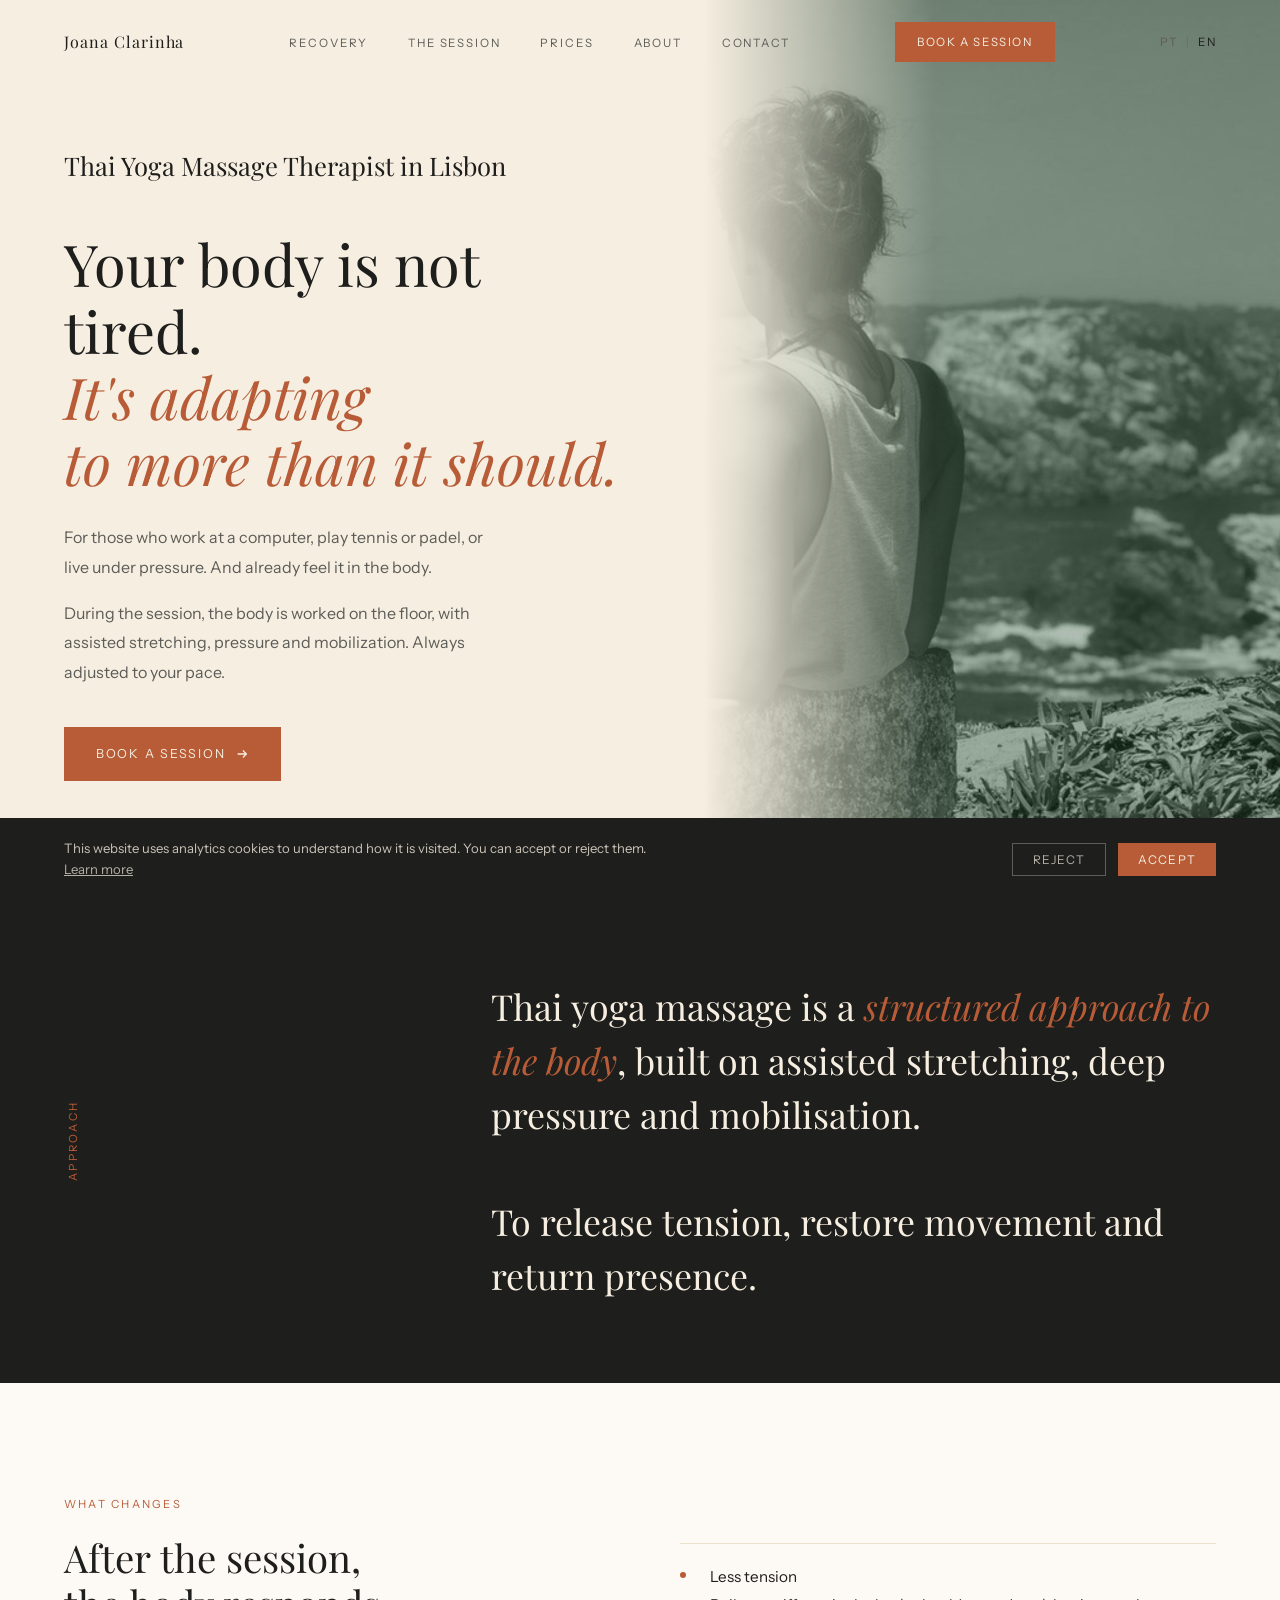
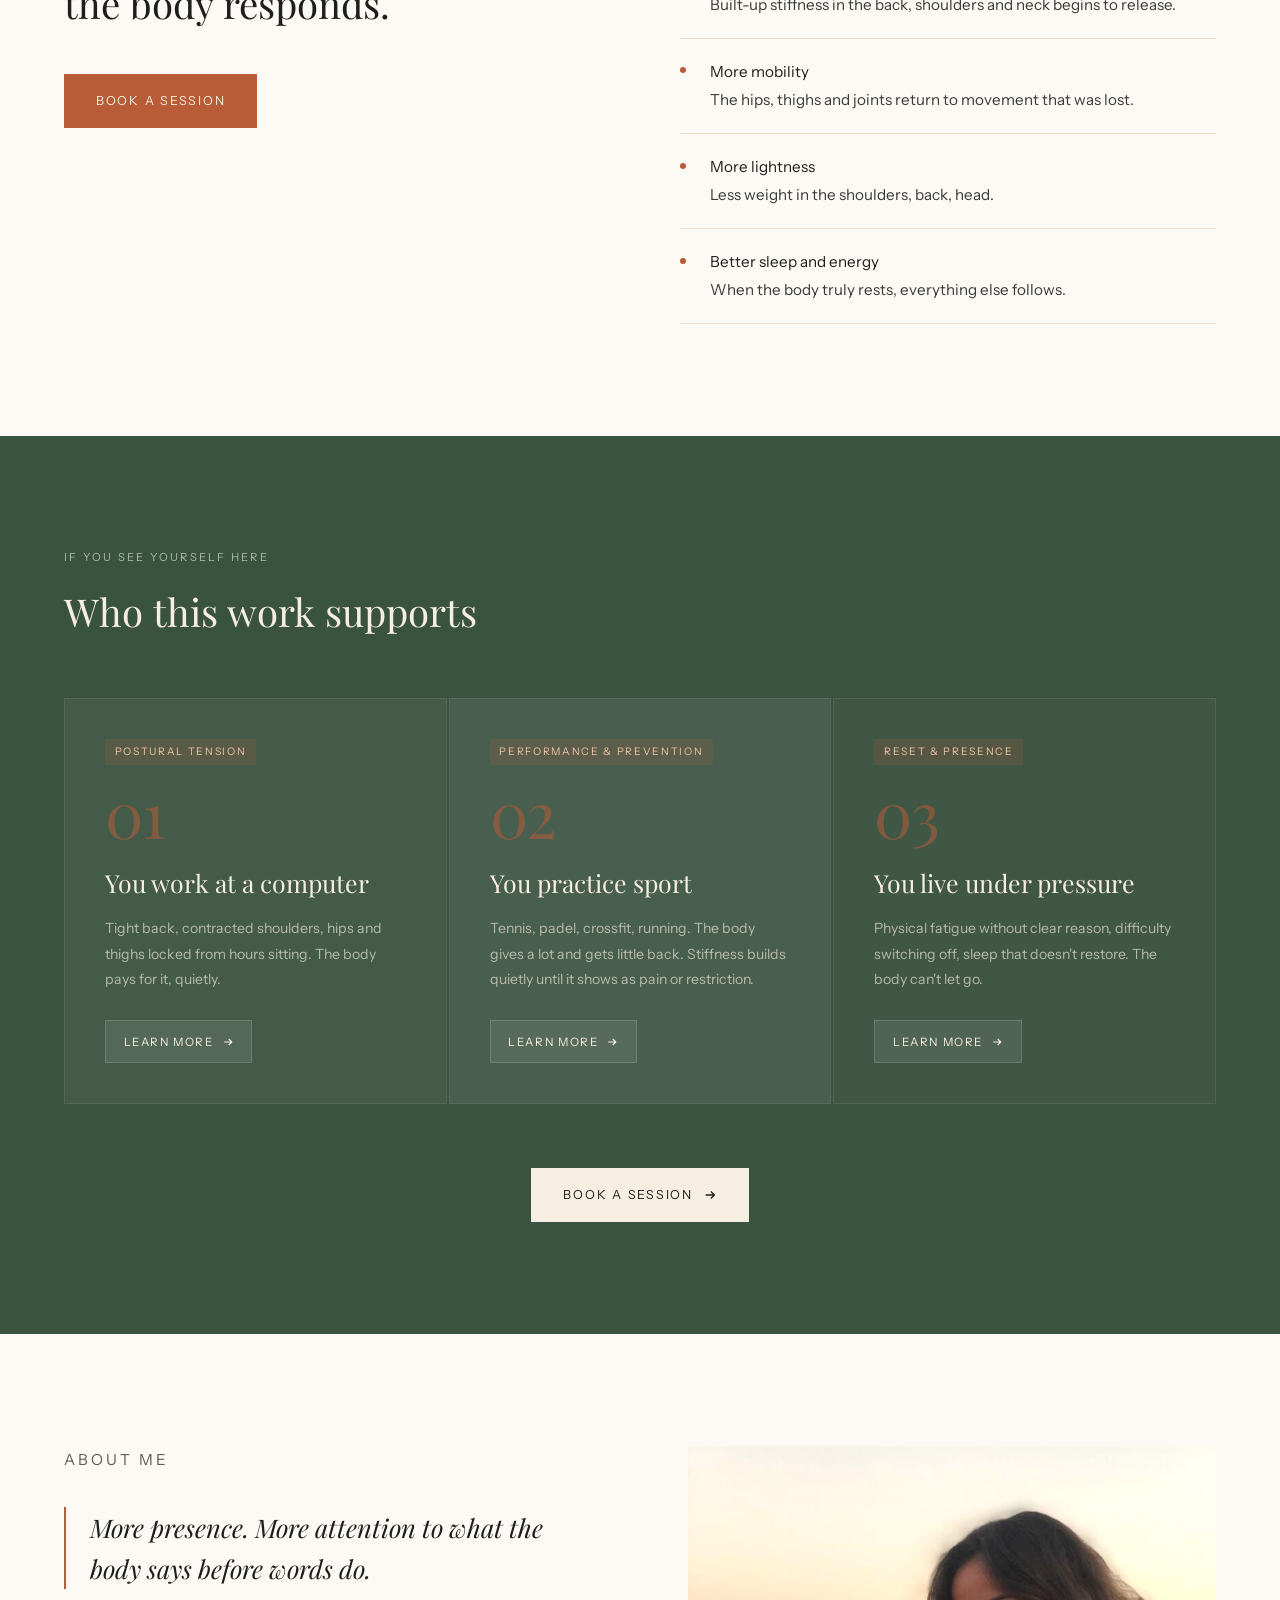
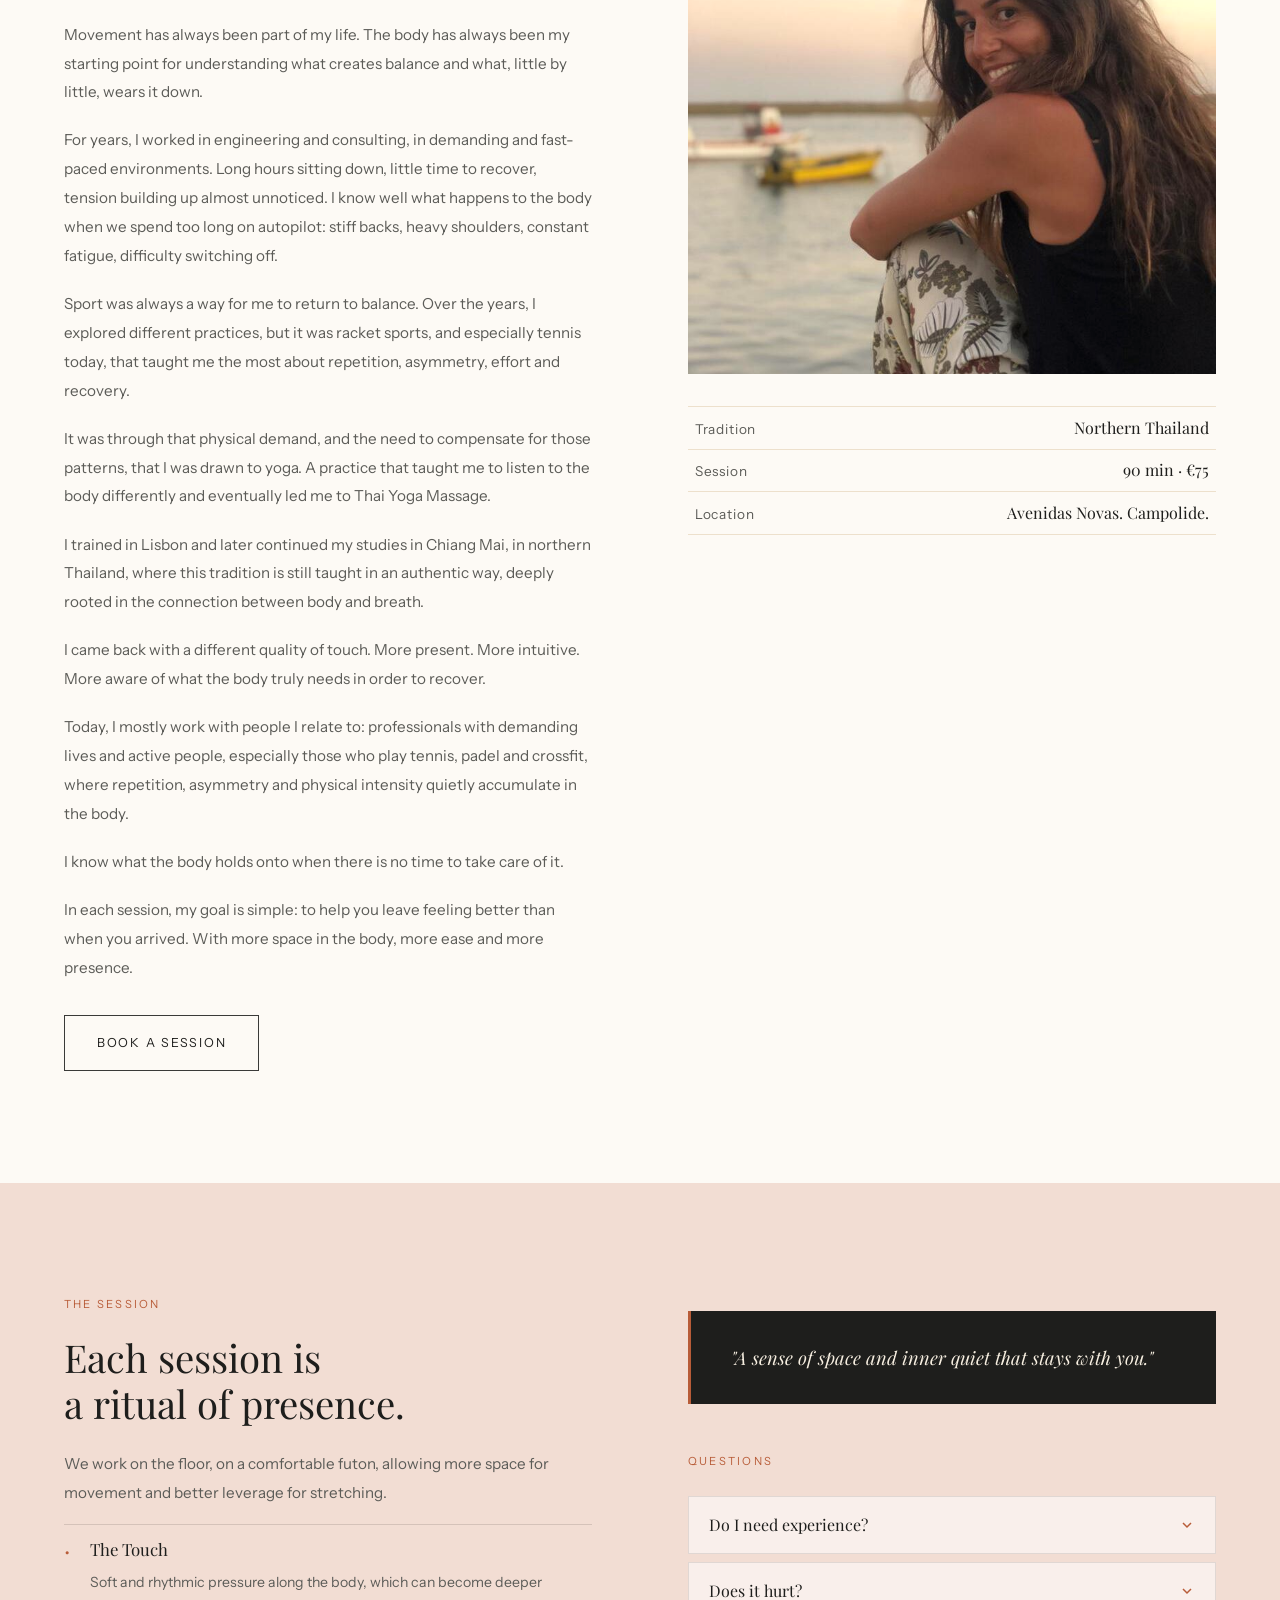
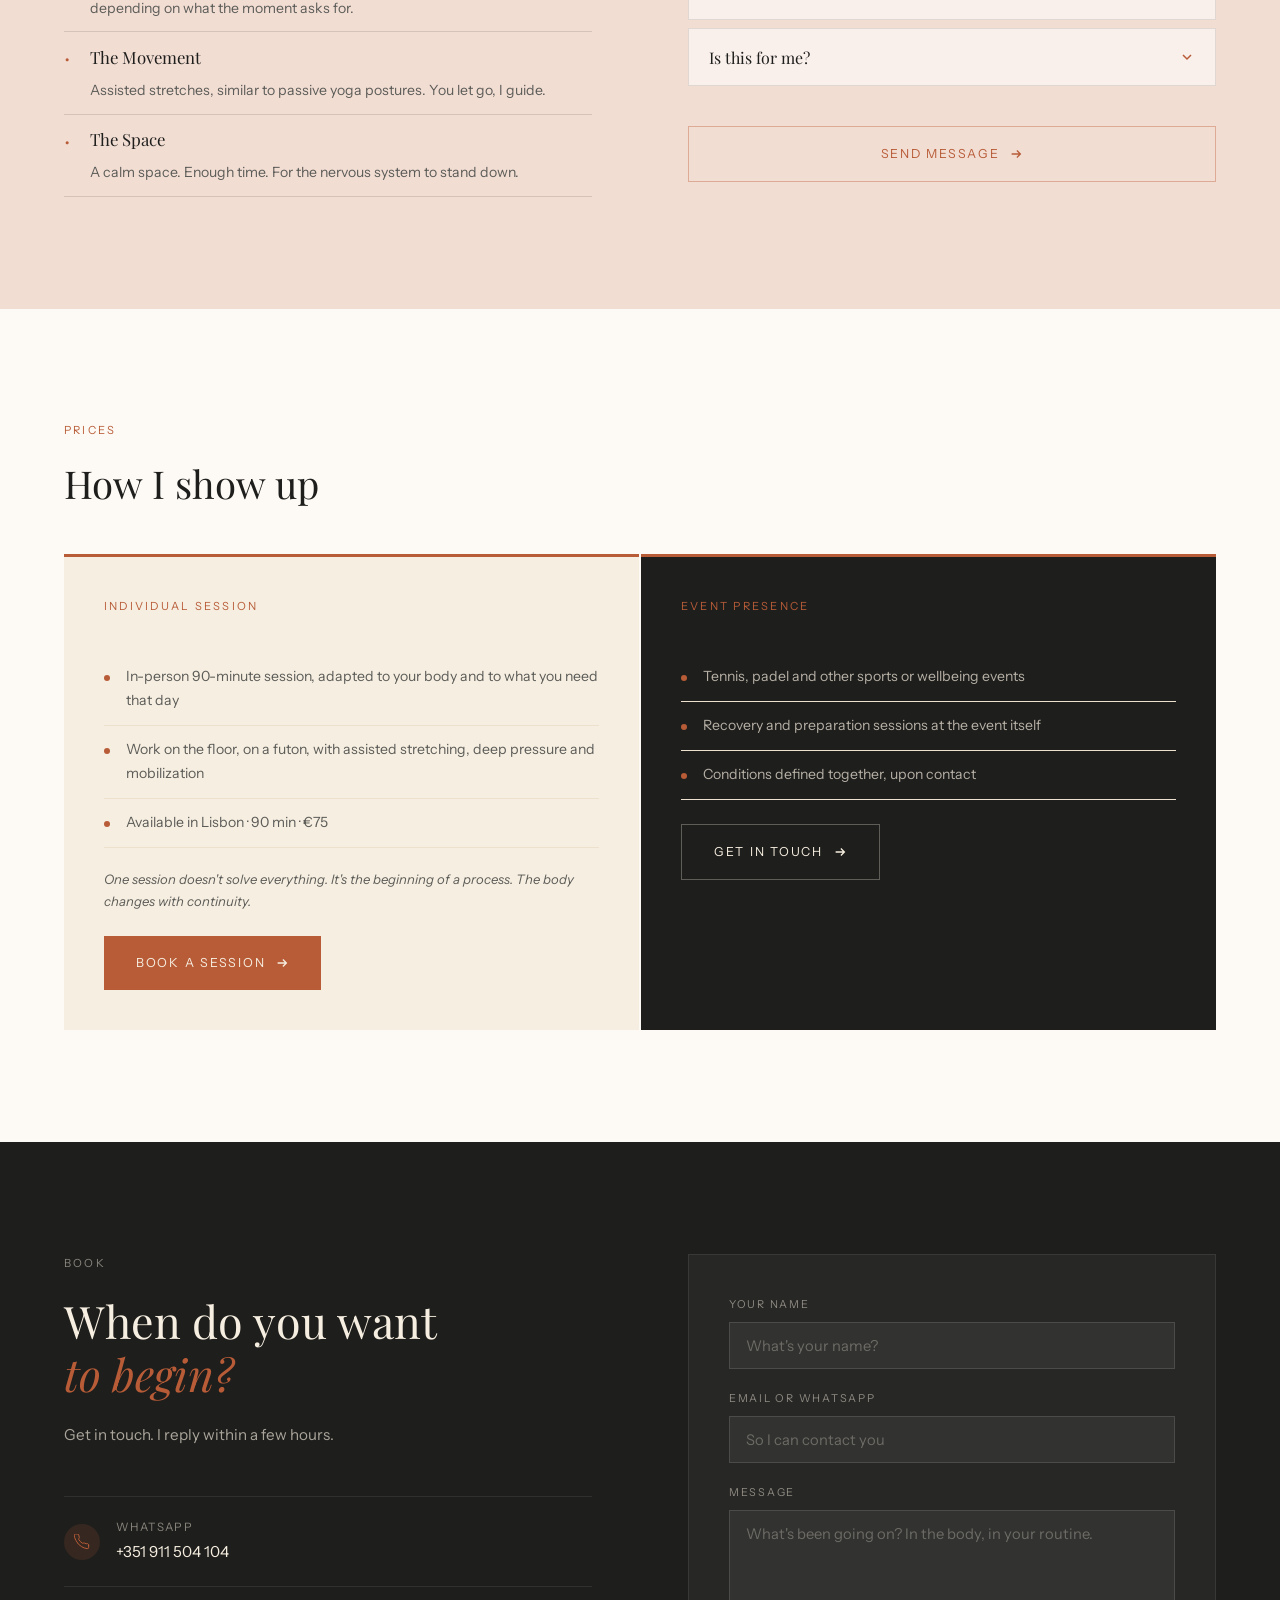
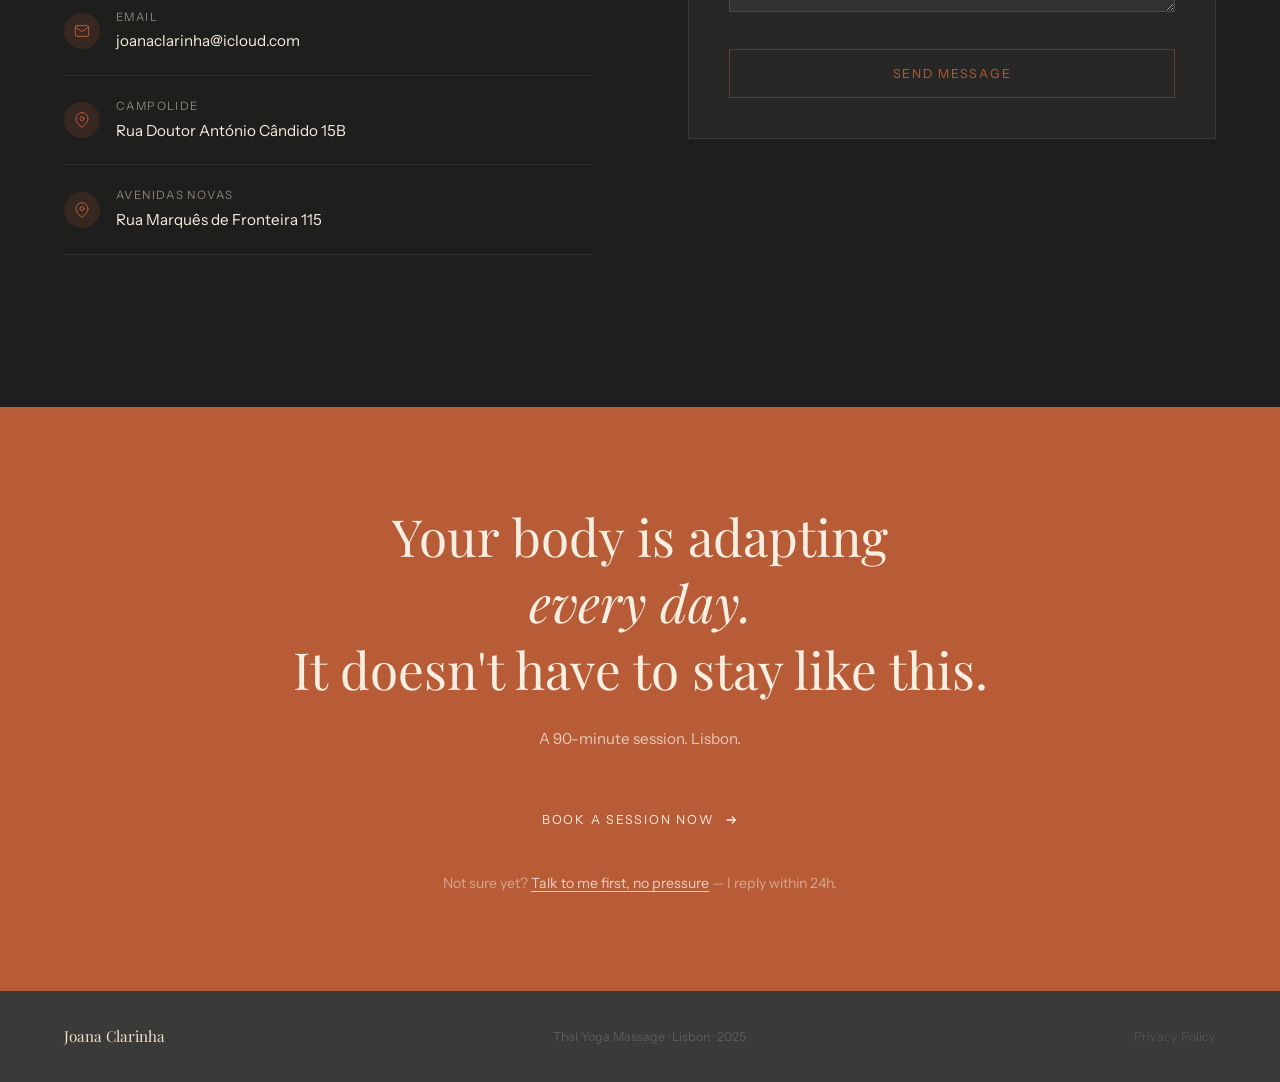
==== commit ff6c8bb5: "Add files via upload" ====
--- a/index.en.html
+++ b/index.en.html
@@ -104,8 +104,8 @@
   <a class="nav-brand" href="#">Joana Clarinha</a>
   <ul class="nav-links">
     <li><a href="#perfis">Recovery</a></li>
-    <li><a href="#ritual">The ritual</a></li>
-    <li><a href="#servicos">Services</a></li>
+    <li><a href="#ritual">The Session</a></li>
+    <li><a href="#servicos">Prices</a></li>
     <li><a href="#sobre">About</a></li>
     <li><a href="#contacto">Contact</a></li>
   </ul>
@@ -123,8 +123,8 @@
 <!-- MENU MOBILE -->
 <div class="nav-mobile-menu" id="mobile-menu">
   <a href="#perfis" onclick="closeMenu()">Recovery</a>
-  <a href="#ritual" onclick="closeMenu()">The ritual</a>
-  <a href="#servicos" onclick="closeMenu()">Services</a>
+  <a href="#ritual" onclick="closeMenu()">The Session</a>
+  <a href="#servicos" onclick="closeMenu()">Prices</a>
   <a href="#sobre" onclick="closeMenu()">About</a>
   <a href="#contacto" onclick="closeMenu()">Contact</a>
   <a href="https://wa.me/351911504104?text=Hi%20Joana%2C%20I%20would%20like%20to%20book%20a%20session." class="nav-mobile-cta" target="_blank" rel="noopener">Book a session</a>
@@ -133,12 +133,12 @@
 <!-- HERO -->
 <section id="hero">
   <div class="hero-text">
-    <p class="hero-kicker">Thai Yoga Massage · Lisbon</p>
-    <h1 class="hero-h1">
-      Your body is not<br>
-      tired.<br>
-      <em>It's adapting<br>to more than it should.</em>
-    </h1>
+  <h1 class="hero-h1">
+  <span style="font-size: clamp(1.6rem,2vw,1.8rem)">Thai Yoga Massage Therapist in Lisbon</span><br>
+  Your body is not<br>
+  tired.<br>
+  <em>It's adapting<br>to more than it should.</em>
+</h1>
     <p class="hero-sub">For those who work at a computer, play tennis or padel, or live under pressure. And already feel it in the body.</p>
     <p class="hero-sub" style="margin-top:-1.5rem;">During the session, the body is worked on the floor, with assisted stretching, pressure and mobilization. Always adjusted to your pace.</p>
     <a href="#contacto" class="btn">
@@ -156,10 +156,9 @@
 <section id="statement">
   <span class="stmt-label">Approach</span>
   <p class="stmt-text">
-    This is not a relaxation massage.<br>
-    It's a <strong>structured approach to the body</strong>, to release tension and restore movement.
-    <br><br>
-    The goal is not just to relax. It's to help the body function better again.
+    Thai yoga massage is a <strong>structured approach to the body</strong>, built on assisted stretching, deep pressure and mobilisation.<br>
+    <br>
+    To release tension, restore movement and return presence.
   </p>
 </section>
 
@@ -168,7 +167,6 @@
   <div class="reveal">
     <p class="section-tag">What changes</p>
     <h2 class="section-h2">After the session,<br>the body responds.</h2>
-    <p class="section-body">I work with assisted stretching, deep pressure and body mobilization.<br><br>You don't need to know what it is. The body shows.</p>
     <div class="muda-cta">
       <a href="#contacto" class="btn">Book a session</a>
     </div>
@@ -198,7 +196,7 @@
 <!-- PERFIS -->
 <section id="perfis">
   <p class="section-tag reveal">If you see yourself here</p>
-  <h2 class="section-h2 reveal">Who this work is for</h2>
+  <h2 class="section-h2 reveal">Who this work supports</h2>
   <div class="perfis-grid">
     <div class="perfil-card reveal">
       <span class="perfil-tag">Postural tension</span>
@@ -244,15 +242,18 @@
   <div class="sobre-body">
     <p class="section-tag reveal">About me</p>
     <blockquote class="sobre-quote reveal">
-      With more presence. With more attention to what the body says before it speaks.
+      More presence. More attention to what the body says before words do.
     </blockquote>
     <div class="reveal">
-      <p>Movement was always there. Tennis, padel, basketball, and other sports over the years. The body has always been where I start to understand what actually works.</p>
-      <p>I spent years working in engineering and consulting, in multinational environments. Fast pace, long hours, and a lot of time sitting. Tension builds slowly in that rhythm. Posture shifts. The body adapts, quietly, until it doesn't anymore.</p>
-      <p>I came to Thai Yoga Massage through yoga. I trained in Lisbon and later went to Chiang Mai, in the north of Thailand, where the practice is still taught in its original form. I came back with a different sense of touch, and a different way of listening.</p>
-      <p>Today I work with people whose patterns I know. Professionals with little time. People who push their body, but don't always give back.</p>
-      <p>Tennis is asymmetric by nature. That asymmetry builds quietly until it shows up as pain or restriction. <strong>I know this because I live it.</strong></p>
-      <p>In each session, the intention is simple: you leave with more space in your body than when you arrived.</p>
+      <p>Movement has always been part of my life. The body has always been my starting point for understanding what creates balance and what, little by little, wears it down.</p>
+      <p>For years, I worked in engineering and consulting, in demanding and fast-paced environments. Long hours sitting down, little time to recover, tension building up almost unnoticed. I know well what happens to the body when we spend too long on autopilot: stiff backs, heavy shoulders, constant fatigue, difficulty switching off.</p>
+      <p>Sport was always a way for me to return to balance. Over the years, I explored different practices, but it was racket sports, and especially tennis today, that taught me the most about repetition, asymmetry, effort and recovery.</p>
+      <p>It was through that physical demand, and the need to compensate for those patterns, that I was drawn to yoga. A practice that taught me to listen to the body differently and eventually led me to Thai Yoga Massage.</p>
+      <p>I trained in Lisbon and later continued my studies in Chiang Mai, in northern Thailand, where this tradition is still taught in an authentic way, deeply rooted in the connection between body and breath.</p>
+      <p>I came back with a different quality of touch. More present. More intuitive. More aware of what the body truly needs in order to recover.</p>
+      <p>Today, I mostly work with people I relate to: professionals with demanding lives and active people, especially those who play tennis, padel and crossfit, where repetition, asymmetry and physical intensity quietly accumulate in the body.</p>
+      <p>I know what the body holds onto when there is no time to take care of it.</p>
+      <p>In each session, my goal is simple: to help you leave feeling better than when you arrived. With more space in the body, more ease and more presence.</p>
     </div>
     <div class="reveal" style="margin-top:2rem;">
       <a href="#contacto" class="btn btn-outline">Book a session</a>
@@ -271,67 +272,38 @@
       </div>
       <div class="sobre-fact">
         <span class="sobre-fact-key">Location</span>
-        <span class="sobre-fact-val">Lisbon</span>
-      </div>
-    </div>
-  </div>
-</section>
-
-<!-- COMO FUNCIONA -->
-<section id="como">
-  <p class="section-tag reveal">How it works</p>
-  <h2 class="section-h2 reveal">From first contact<br>to the session.</h2>
-  <div class="como-steps">
-    <div class="como-step reveal">
-      <div class="como-step-n">01</div>
-      <h3 class="como-step-h">You book</h3>
-      <p class="como-step-p">Via WhatsApp or form. Takes a few minutes.</p>
-    </div>
-    <div class="como-step reveal d1">
-      <div class="como-step-n">02</div>
-      <h3 class="como-step-h">You arrive</h3>
-      <p class="como-step-p">It starts when you walk in. The space, time and attention are fully yours.</p>
-    </div>
-    <div class="como-step reveal d2">
-      <div class="como-step-n">03</div>
-      <h3 class="como-step-h">The body responds</h3>
-      <p class="como-step-p">You leave different from how you arrived. That's the only goal.</p>
-    </div>
-  </div>
-  <div class="como-cta reveal">
-    <a href="#contacto" class="btn">
-      Book a session
-      <svg viewBox="0 0 16 16" fill="none" stroke="currentColor" stroke-width="1.5"><path d="M3 8h10M9 4l4 4-4 4"/></svg>
-    </a>
+        <span class="sobre-fact-val">Avenidas Novas. Campolide.</span>
+      </div>
+    </div>
   </div>
 </section>
 
 <!-- RITUAL -->
 <section id="ritual">
   <div class="ritual-left reveal">
-    <p class="section-tag">The massage</p>
+    <p class="section-tag">The Session</p>
     <h2 class="section-h2">Each session is<br>a ritual of presence.</h2>
     <p class="section-body">We work on the floor, on a comfortable futon, allowing more space for movement and better leverage for stretching.</p>
     <div class="ritual-steps">
       <div class="ritual-step reveal">
         <div class="ritual-step-n">·</div>
         <div>
-          <h4 class="ritual-step-h">Rhythmic touch</h4>
+          <h4 class="ritual-step-h">The Touch</h4>
           <p class="ritual-step-p">Soft and rhythmic pressure along the body, which can become deeper depending on what the moment asks for.</p>
         </div>
       </div>
       <div class="ritual-step reveal d1">
         <div class="ritual-step-n">·</div>
         <div>
-          <h4 class="ritual-step-h">Mobilization</h4>
+          <h4 class="ritual-step-h">The Movement</h4>
           <p class="ritual-step-p">Assisted stretches, similar to passive yoga postures. You let go, I guide.</p>
         </div>
       </div>
       <div class="ritual-step reveal d2">
         <div class="ritual-step-n">·</div>
         <div>
-          <h4 class="ritual-step-h">No rush</h4>
-          <p class="ritual-step-p">The time of the session is respected so the nervous system can truly lower its guard and allow deeper tension to ease.</p>
+          <h4 class="ritual-step-h">The Space</h4>
+          <p class="ritual-step-p">A calm space. Enough time. For the nervous system to stand down.</p>
         </div>
       </div>
     </div>
@@ -364,13 +336,19 @@
         <div class="faq-a" id="faq-a-3" role="region">If you feel tension in the body, sit a lot, practice sport, or simply want to slow down and sleep better — yes.</div>
       </div>
     </div>
+    <div class="como-cta reveal" style="margin-top:2rem;">
+      <a href="#contacto" class="btn btn-terra-outline">
+        Send message
+        <svg viewBox="0 0 16 16" fill="none" stroke="currentColor" stroke-width="1.5"><path d="M3 8h10M9 4l4 4-4 4"/></svg>
+      </a>
+    </div>
   </div>
 </section>
 
 <!-- SERVIÇOS -->
 <section id="servicos" style="background:var(--off);padding:7rem 5vw;">
-  <p class="section-tag reveal">Services</p>
-  <h2 class="section-h2 reveal">How we can work together.</h2>
+  <p class="section-tag reveal">Prices</p>
+  <h2 class="section-h2 reveal">How I show up</h2>
   <div class="servicos-duo reveal" id="servicos-placeholder" style="margin-top:3rem;">
       <div class="servico-duo servico-duo-primary">
         <p class="section-tag">Individual session</p>
@@ -403,7 +381,7 @@
 <!-- CONTACTO -->
 <section id="contacto">
   <div>
-    <p class="section-tag reveal">Contact</p>
+    <p class="section-tag reveal">Book</p>
     <h2 class="contacto-h2 reveal">When do you want<br><em>to begin?</em></h2>
     <p class="contacto-sub reveal">Get in touch. I reply within a few hours.</p>
     <div class="contacto-canais reveal">
--- a/style.css
+++ b/style.css
@@ -66,20 +66,15 @@
 }
 .hero-text {
   display: flex; flex-direction: column; justify-content: center;
-  padding: 8rem 5vw 5rem;
-}
-.hero-kicker {
-  font-size: 0.7rem; letter-spacing: 0.22em; text-transform: uppercase;
-  color: var(--terra); margin-bottom: 1.75rem;
-  display: flex; align-items: center; gap: 0.75rem;
-}
-.hero-kicker::before {
-  content: ''; display: block; width: 2rem; height: 1px; background: var(--terra);
+  padding: 6rem 5vw 4rem;
 }
 .hero-h1 {
-  font-family: var(--serif); font-size: clamp(2.4rem,4vw,3.8rem);
+  font-family: var(--serif); font-size: clamp(2.6rem,4.5vw,4rem);
   font-weight: 400; line-height: 1.15; color: var(--cinza); margin-bottom: 1.75rem;
-}
+  display: flex;
+  flex-direction: column;
+}
+  .hero-h1 span { margin-bottom: -1rem; }
 .hero-h1 em { font-style: italic; color: var(--terra); }
 .hero-sub {
   font-size: 1rem; font-weight: 300; color: var(--cinza3);
@@ -251,6 +246,8 @@
 }
 
 /* ── LANDING PAGES: HERO VARIANTS ── */
+body.lp .hero-text { padding-top: 2rem; }
+
 body.lp-tensao .hero-img { background: var(--verde); }
 body.lp-tensao .hero-img img { opacity: 0.6; mix-blend-mode: luminosity; }
 
@@ -309,10 +306,8 @@
 .nav-cta:hover { background: var(--terra2); }
 
 #hero { background: var(--cream); }
-.hero-text { padding: 10rem 5vw 5rem; }
+.hero-text { padding: 6rem 5vw 4rem; }
 .hero-kicker { margin-bottom: 2rem; }
-.hero-h1 { font-size: clamp(2.6rem,4.5vw,4rem); margin-bottom: 2rem; }
-.hero-sub { line-height: 1.8; margin-bottom: 3rem; }
 .hero-img { background: var(--verde2); }
 .hero-img img { opacity: 0.65; mix-blend-mode: luminosity; }
 
@@ -352,7 +347,6 @@
 .outcome-text { font-size: 0.95rem; color: var(--cinza2); line-height: 1.7; }
 .outcome-text strong { font-weight: 400; color: var(--cinza); display: block; margin-bottom: 0.15rem; }
 .muda-cta { margin-top: 3rem; }
-.muda-right { padding-top: 4rem; }
 .muda-img {
   width:100%; aspect-ratio:3/4; object-fit:cover;
   background: var(--cream2); display:block; filter: sepia(15%) contrast(1.05);
@@ -374,14 +368,14 @@
 .perfil-card:nth-child(3) { background: rgba(255,255,255,0.03); }
 .perfil-num {
   font-family:var(--serif); font-size:4rem; font-weight:400;
-  color:var(--terra); opacity:0.2; line-height:1; margin-bottom:1rem; letter-spacing:-0.02em;
+  color:var(--terra); opacity:0.55; line-height:1; margin-bottom:1rem; letter-spacing:-0.02em;
 }
 .perfil-tag {
   display:inline-block; margin-bottom:1rem;
   font-size:0.65rem; letter-spacing:0.16em; text-transform:uppercase;
   color:#F2C4A8; background:rgba(184,92,56,0.18); padding:0.25rem 0.6rem; width:fit-content;
 }
-.perfil-titulo { font-family:var(--serif); font-size:1.3rem; color:var(--cream); margin-bottom:0.75rem; font-weight:400; }
+.perfil-titulo { font-family:var(--serif); font-size:1.55rem; color:var(--cream); margin-bottom:0.75rem; font-weight:400; }
 .perfil-desc { font-size:0.88rem; color:rgba(246,238,224,0.65); line-height:1.8; flex:1; }
 .perfil-link {
   display:inline-flex; align-items:center; gap:0.5rem;
@@ -404,9 +398,9 @@
 .sobre-body p:last-child { margin-bottom:0; }
 .sobre-body strong { color:var(--cinza); font-weight:400; }
 .sobre-right { position:sticky; top:8rem; }
-.sobre-img { width:100%; aspect-ratio:4/5; object-fit:cover; object-position:right center; background:var(--cream2); display:block; filter:sepia(10%); }
+.sobre-img { width:100%; aspect-ratio:1/1; object-fit:cover; object-position:right center; background:var(--cream2); display:block; filter:sepia(10%); }
 .sobre-facts { margin-top:2rem; }
-.sobre-fact { display:flex; justify-content:space-between; align-items:baseline; border-top:1px solid var(--cream2); padding:1rem 0; font-size:0.85rem; }
+.sobre-fact { display:flex; justify-content:space-between; align-items:baseline; border-top:1px solid var(--cream2); padding: 0.5em;rem 0; font-size:0.85rem; }
 .sobre-fact:last-child { border-bottom:1px solid var(--cream2); }
 .sobre-fact-key { color:var(--cinza3); letter-spacing:0.06em; }
 .sobre-fact-val { font-family:var(--serif); font-size:1rem; color:var(--cinza); }
@@ -418,18 +412,18 @@
 .servico-duo-secondary .ritual-incluido-lista li { color:rgba(246,238,224,0.7); }
 .servico-duo-secondary .ritual-incluido-lista li::before { background:var(--terra); }
 
-#ritual { padding:7rem 5vw; background:var(--off); display:grid; grid-template-columns:1fr 1fr; gap:6rem; align-items:start; }
-.ritual-steps { margin-top:2.5rem; display:flex; flex-direction:column; gap:0; }
-.ritual-step { display:flex; gap:1.25rem; align-items:flex-start; border-top:1px solid var(--cream2); padding:1.25rem 0; }
-.ritual-step:last-child { border-bottom:1px solid var(--cream2); }
+#ritual { padding:7rem 5vw; background:var(--terra-pale); display:grid; grid-template-columns:1fr 1fr; gap:6rem; align-items:start; }
+.ritual-steps { margin-top:1rem; display:flex; flex-direction:column; gap:0; }
+.ritual-step { display:flex; gap:1.25rem; align-items:flex-start; border-top:1px solid rgba(0,0,0,0.12); padding:0.65rem 0; }
+.ritual-step:last-child { border-bottom:1px solid rgba(0,0,0,0.12); }
 .ritual-step-n { font-family:var(--serif); font-size:1.5rem; color:var(--terra); line-height:1; flex-shrink:0; margin-top:0.1rem; }
 .ritual-step-h { font-family:var(--serif); font-size:1.05rem; font-weight:400; color:var(--cinza); margin-bottom:0.35rem; }
 .ritual-step-p { font-size:0.88rem; color:var(--cinza3); line-height:1.8; font-weight:400; }
 .ritual-right { padding-top:1rem; }
 .ritual-quote { background:var(--cinza); padding:2rem 2rem 2rem 2.5rem; border-left:3px solid var(--terra); margin-bottom:3rem; }
 .ritual-quote p { font-family:var(--serif); font-size:1.15rem; font-style:italic; font-weight:400; line-height:1.6; color:var(--cream); }
-.faq-item { border-top:1px solid var(--cream2); }
-.faq-item:last-child { border-bottom:1px solid var(--cream2); }
+.faq-item { border:1px solid rgba(0,0,0,0.1); background:rgba(255,255,255,0.55); margin-bottom:0.5rem; padding:0 1.25rem; }
+.faq-item:last-child { margin-bottom:0; }
 .faq-q { width:100%; background:none; border:none; cursor:pointer; display:flex; justify-content:space-between; align-items:center; padding:1.1rem 0; gap:1rem; text-align:left; }
 .faq-q span { font-family:var(--serif); font-size:1rem; font-weight:400; color:var(--cinza); }
 .faq-q svg { width:16px; height:16px; flex-shrink:0; color:var(--terra); transition:transform 0.3s; }
@@ -493,7 +487,7 @@
 .nav-hamburger.open span:nth-child(2) { opacity:0; }
 .nav-hamburger.open span:nth-child(3) { transform:translateY(-6.5px) rotate(-45deg); width:22px; }
 .nav-mobile-menu { display:none; position:fixed; top:0; left:0; right:0; bottom:0; background:var(--cream); z-index:150; flex-direction:column; justify-content:center; align-items:center; gap:2.5rem; opacity:0; pointer-events:none; transition:opacity 0.3s; }
-.nav-mobile-menu.open { opacity:1; pointer-events:auto; }
+.nav-mobile-menu.open { display:flex; opacity:1; pointer-events:auto; }
 .nav-mobile-menu a { font-family:var(--serif); font-size:2rem; font-weight:400; color:var(--cinza); text-decoration:none; transition:color 0.2s; }
 .nav-mobile-menu a:hover { color:var(--terra); }
 .nav-mobile-menu .nav-mobile-cta { font-family:var(--sans); font-size:0.8rem; letter-spacing:0.14em; text-transform:uppercase; background:var(--terra); color:var(--cream); padding:0.85rem 2rem; margin-top:1rem; }
@@ -516,3 +510,7 @@
   .servicos-duo { grid-template-columns:1fr; }
   #ritual { grid-template-columns:1fr; gap:3rem; }
 }
+
+@media(max-width:768px){
+  section { padding-top:4rem !important; padding-bottom:4rem !important; }
+}
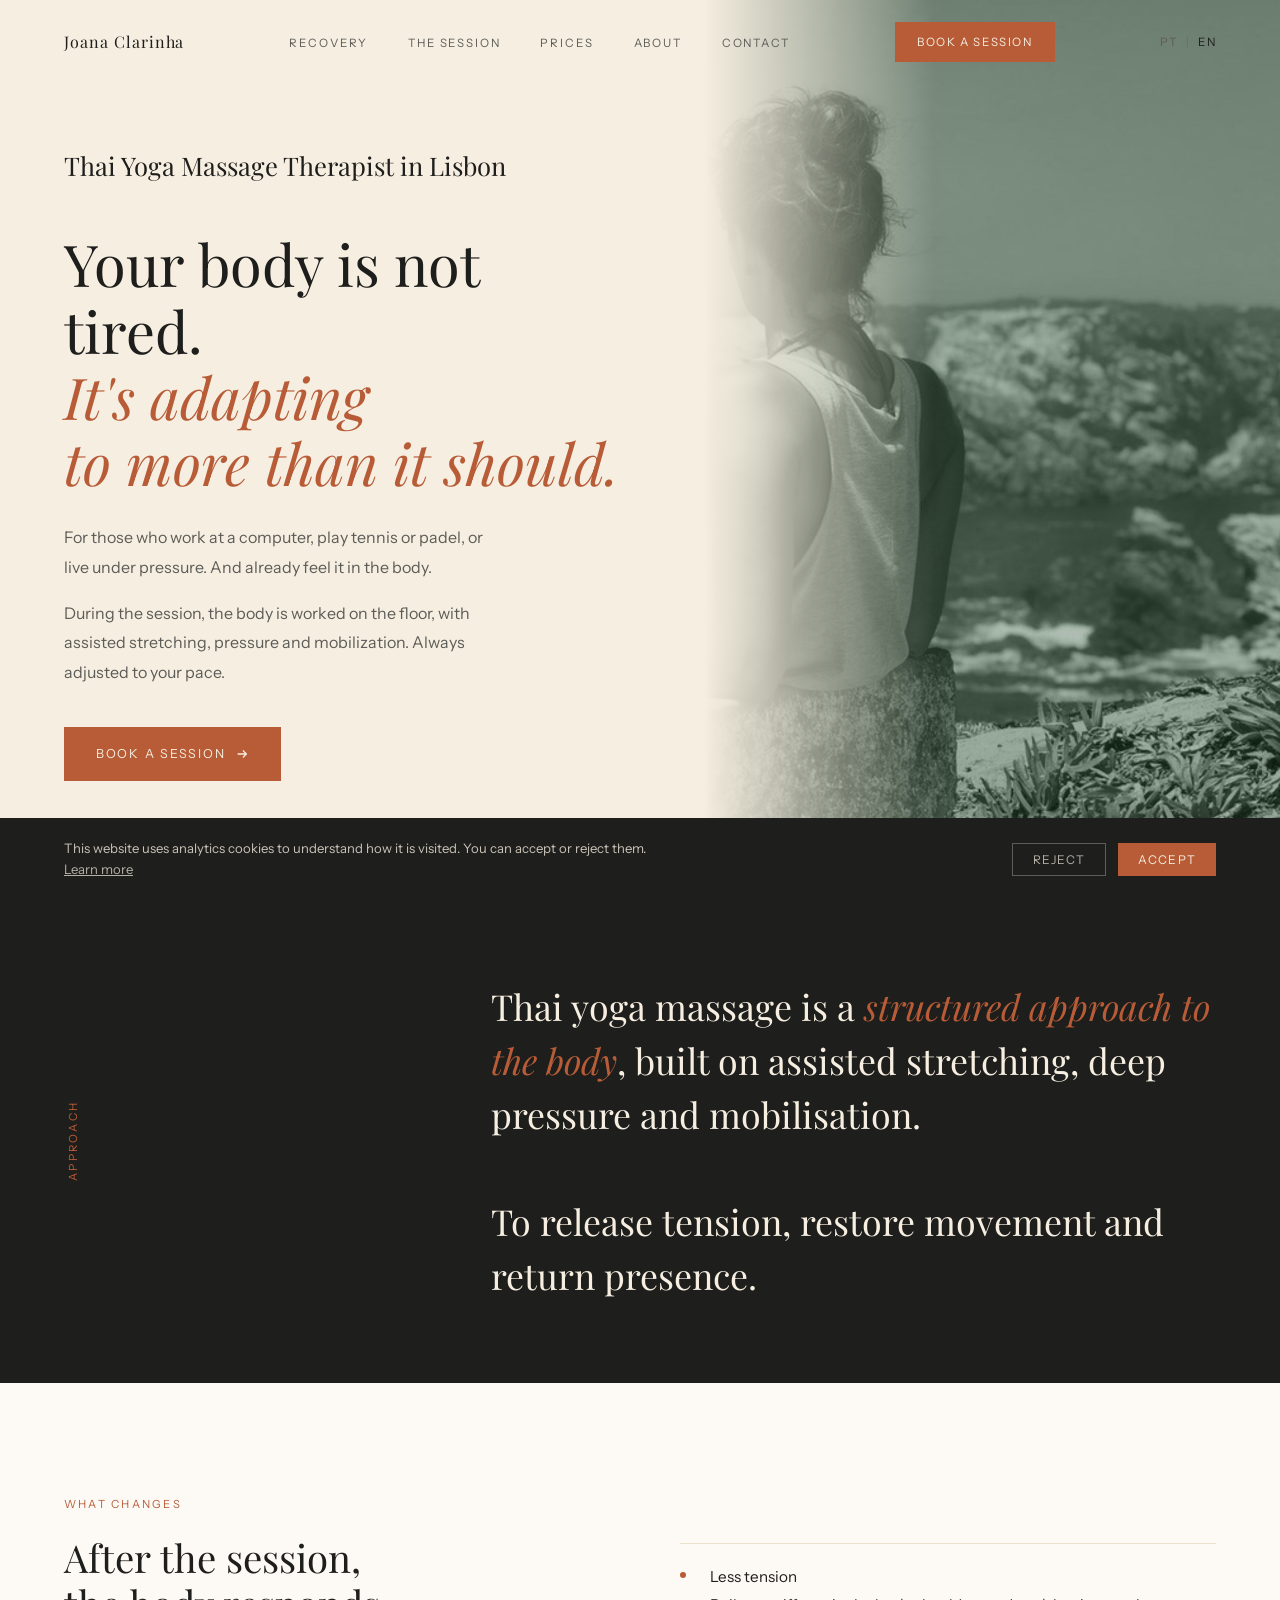
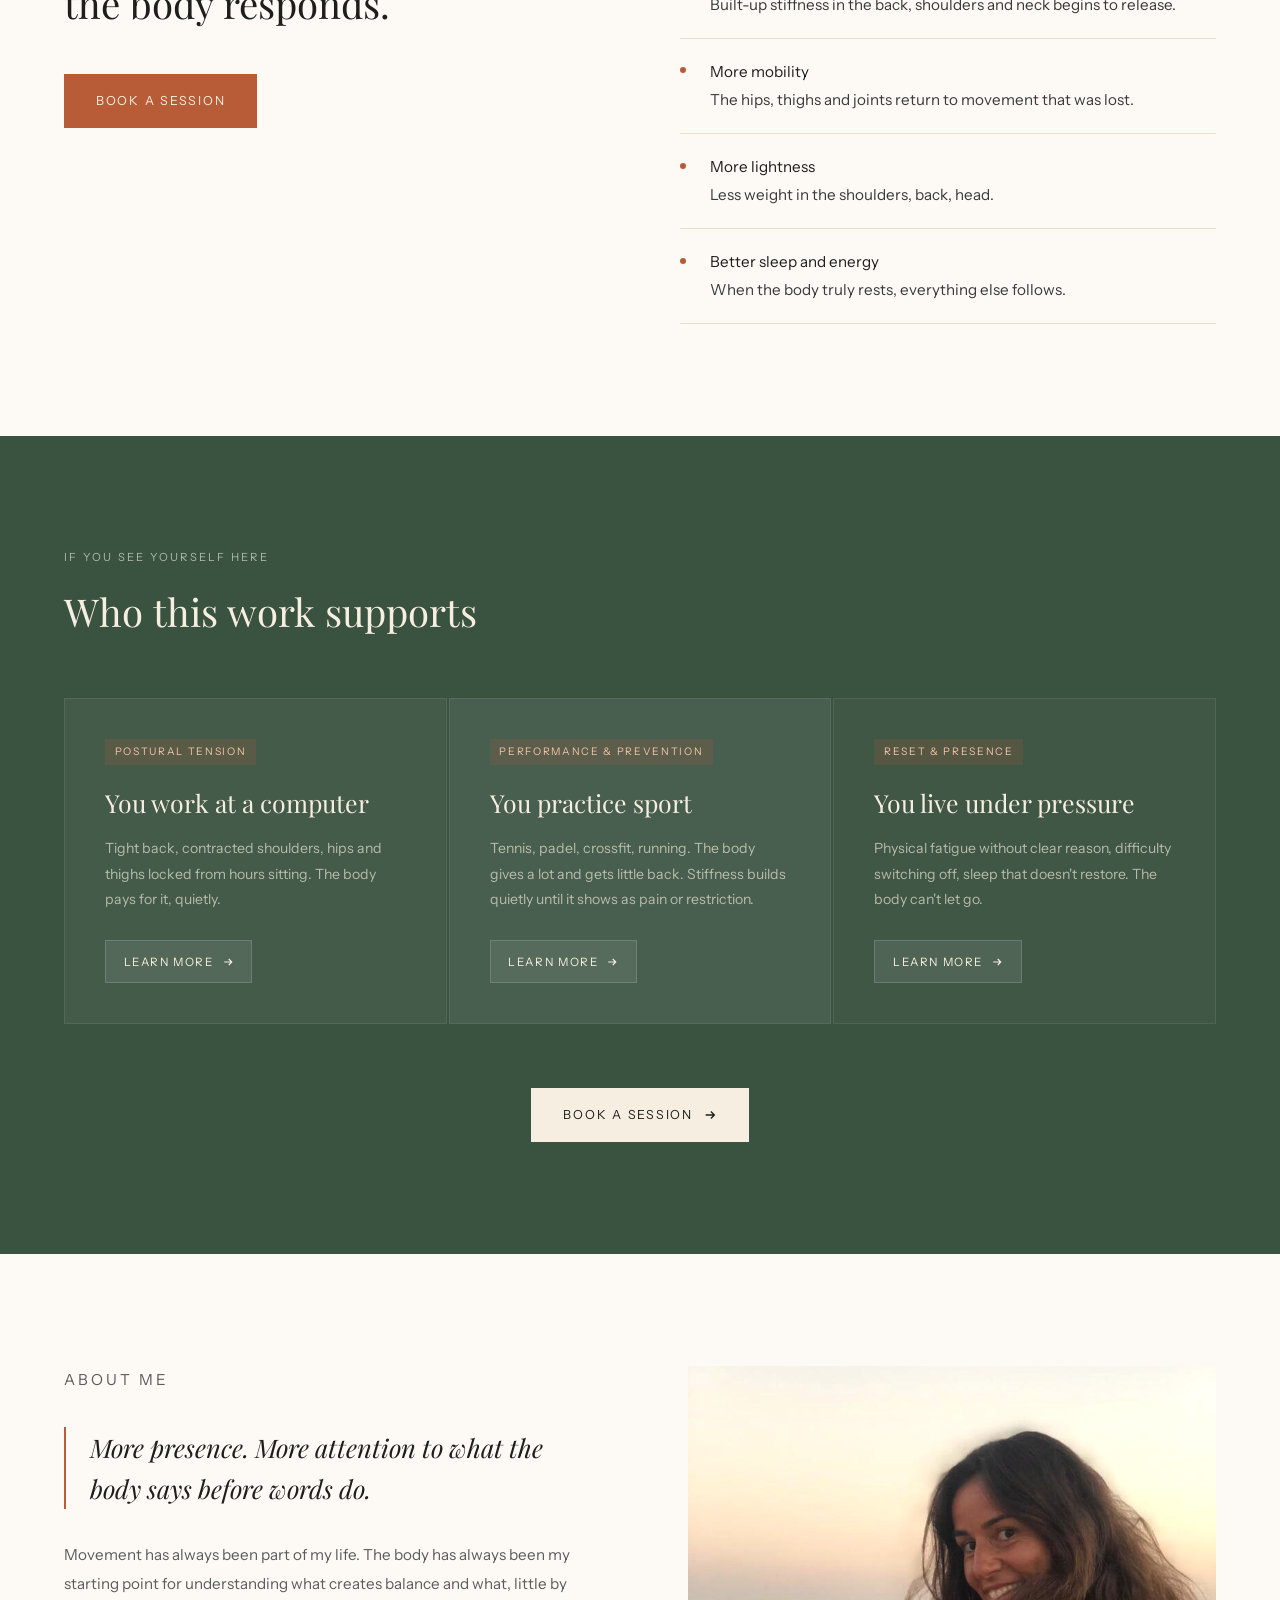
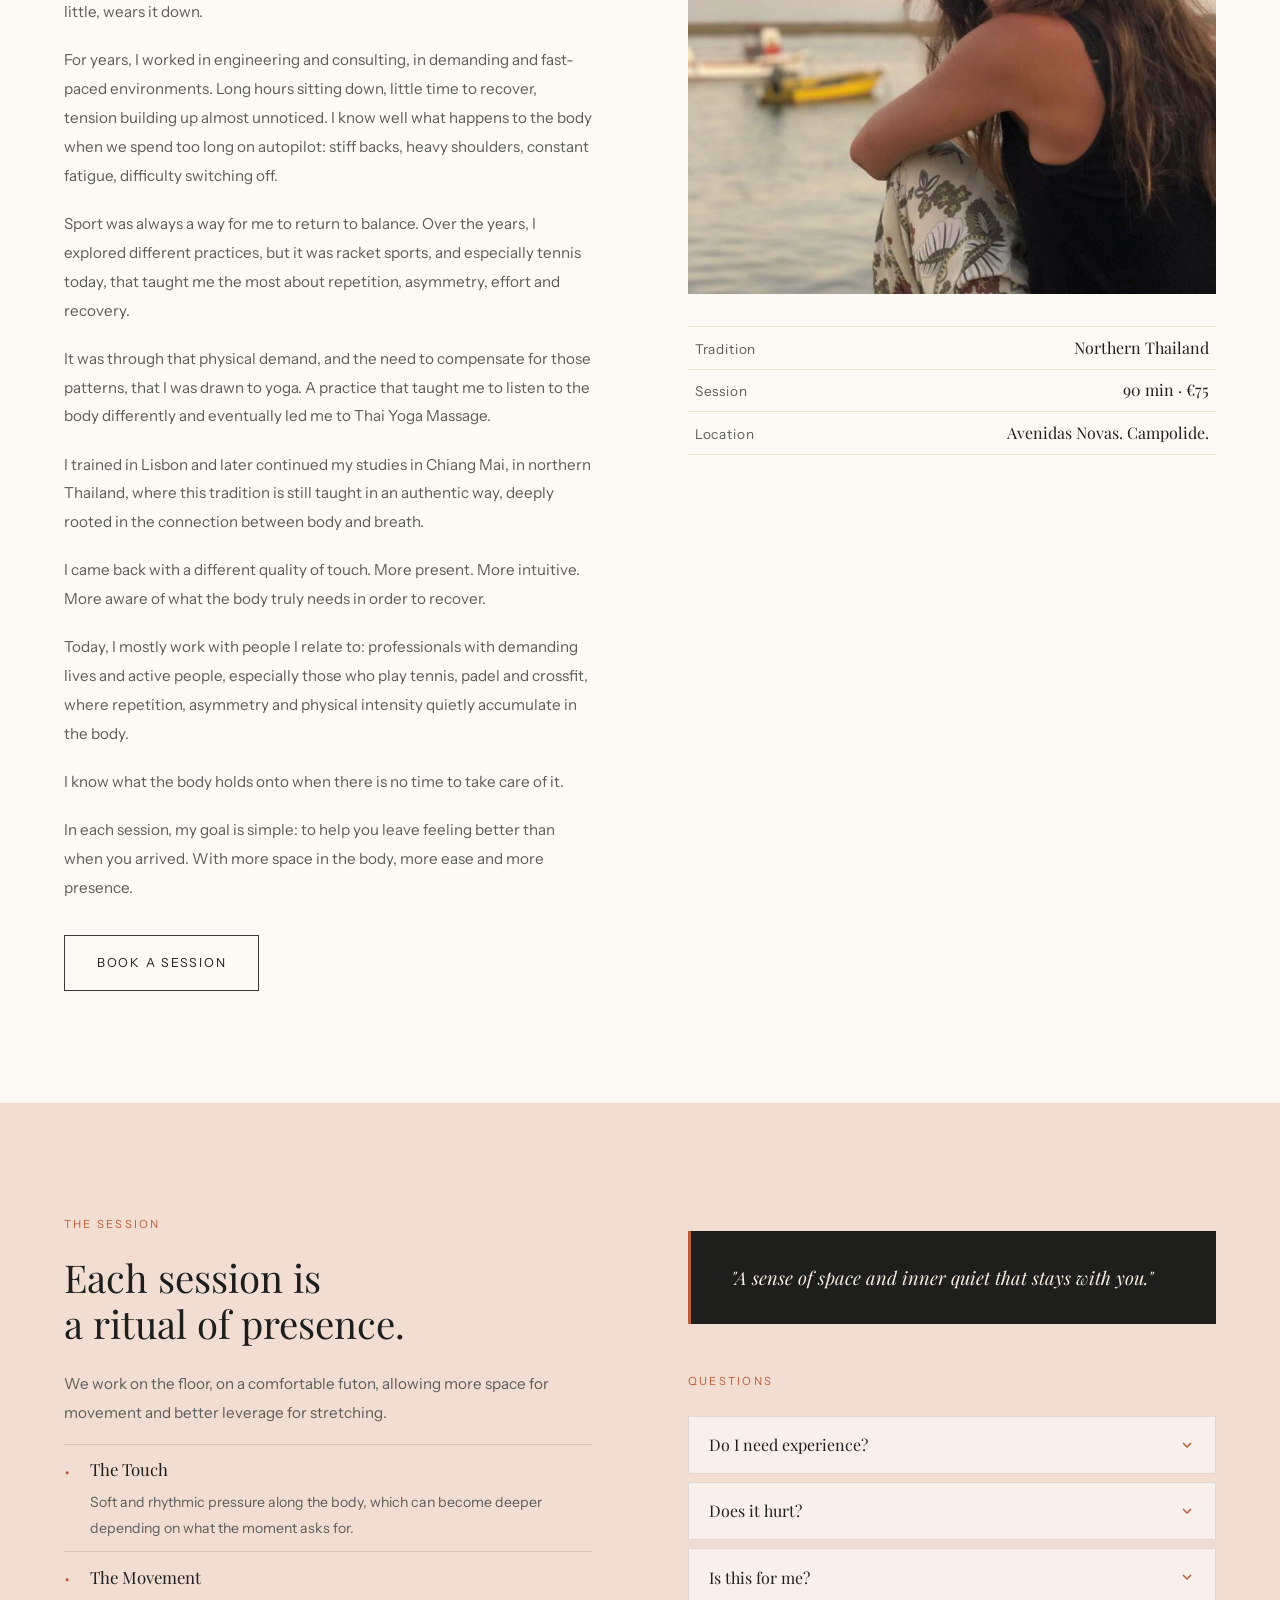
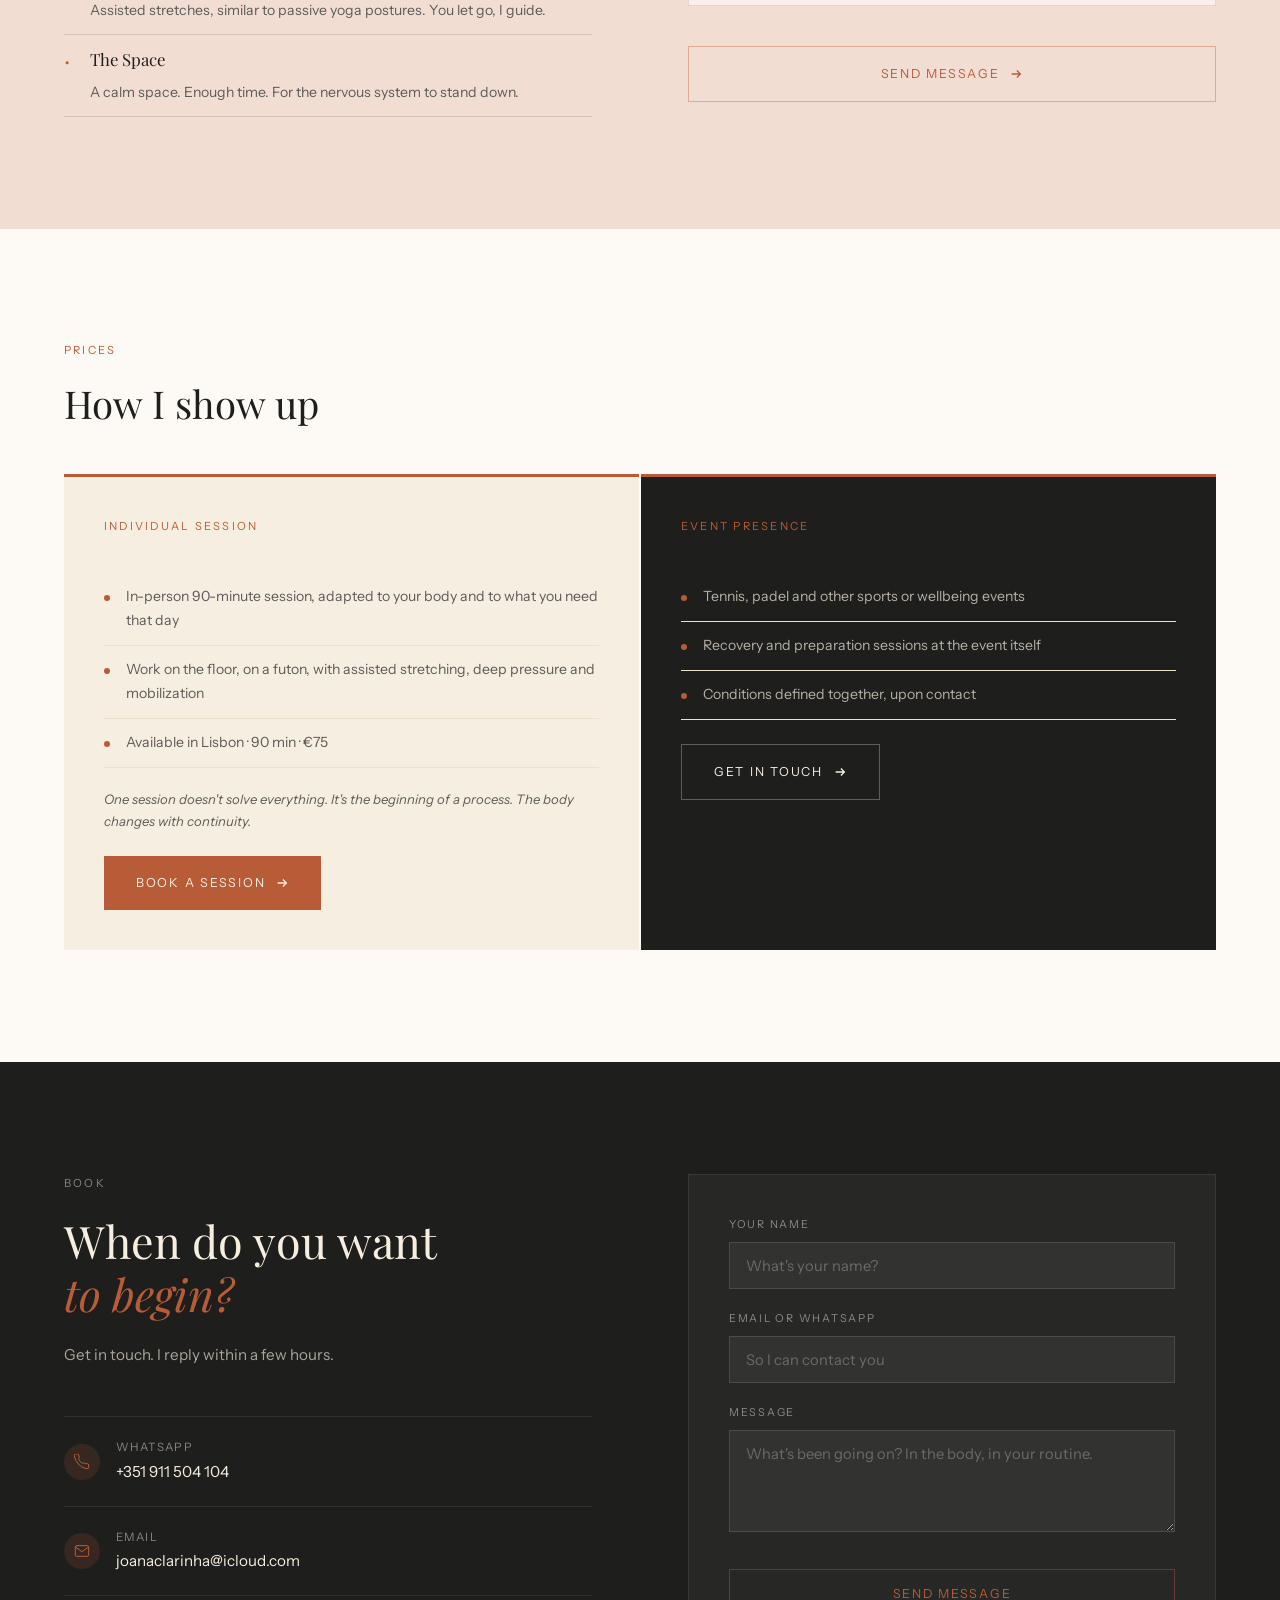
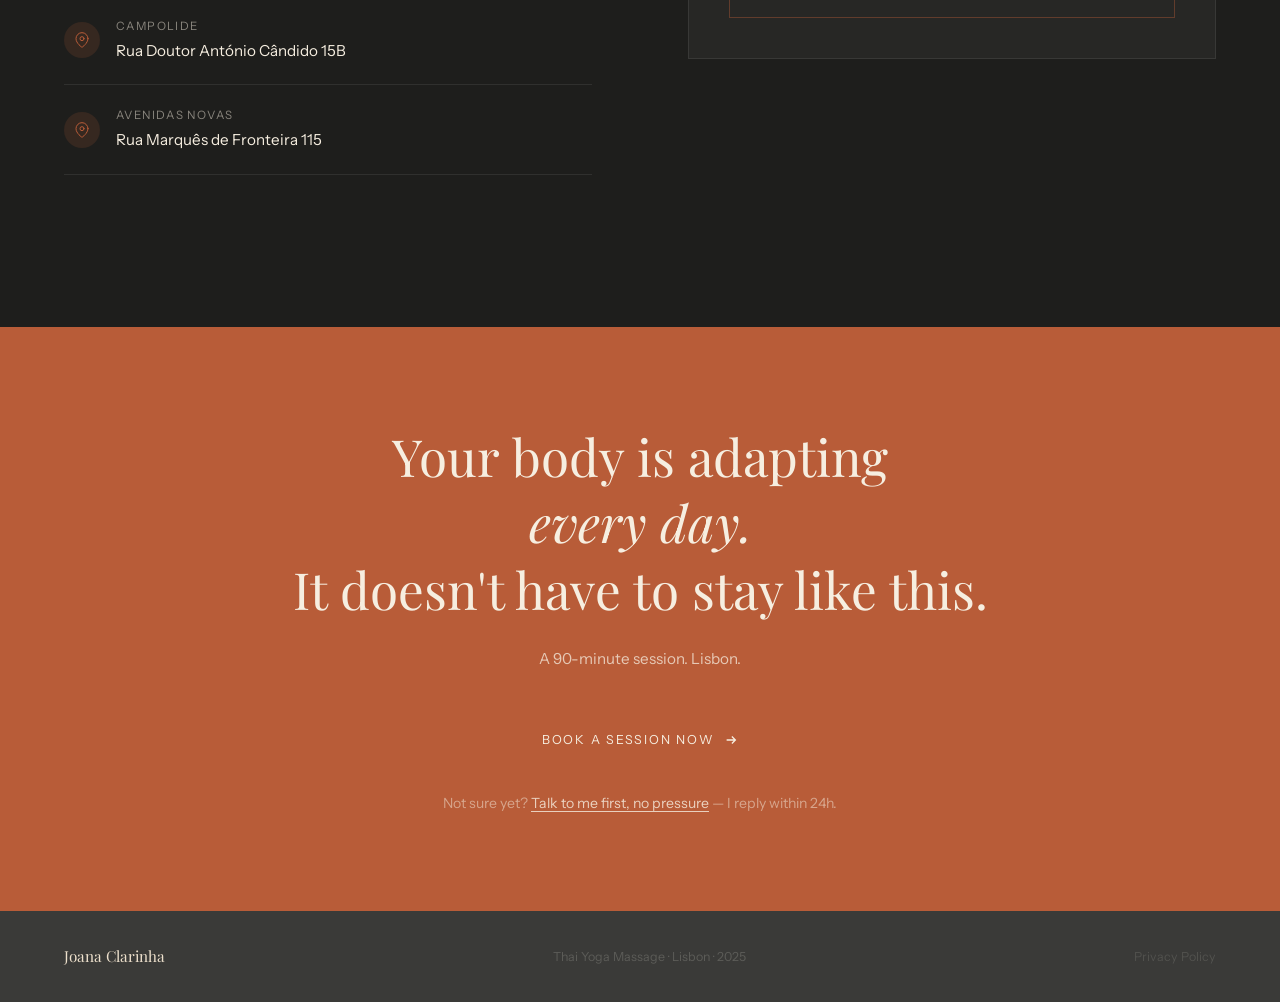
==== commit 7a26a0cb: "Add files via upload" ====
--- a/index.en.html
+++ b/index.en.html
@@ -200,7 +200,6 @@
   <div class="perfis-grid">
     <div class="perfil-card reveal">
       <span class="perfil-tag">Postural tension</span>
-      <div class="perfil-num">01</div>
       <h3 class="perfil-titulo">You work at a computer</h3>
       <p class="perfil-desc">Tight back, contracted shoulders, hips and thighs locked from hours sitting. The body pays for it, quietly.</p>
       <a href="lp-tensao-costas.en.html" class="perfil-link">
@@ -210,7 +209,6 @@
     </div>
     <div class="perfil-card reveal d1">
       <span class="perfil-tag">Performance &amp; prevention</span>
-      <div class="perfil-num">02</div>
       <h3 class="perfil-titulo">You practice sport</h3>
       <p class="perfil-desc">Tennis, padel, crossfit, running. The body gives a lot and gets little back. Stiffness builds quietly until it shows as pain or restriction.</p>
       <a href="lp-recuperacao-desportiva.en.html" class="perfil-link">
@@ -220,7 +218,6 @@
     </div>
     <div class="perfil-card reveal d2">
       <span class="perfil-tag">Reset &amp; presence</span>
-      <div class="perfil-num">03</div>
       <h3 class="perfil-titulo">You live under pressure</h3>
       <p class="perfil-desc">Physical fatigue without clear reason, difficulty switching off, sleep that doesn't restore. The body can't let go.</p>
       <a href="lp-stress-reset.en.html" class="perfil-link">
--- a/style.css
+++ b/style.css
@@ -234,6 +234,11 @@
   #hero { grid-template-columns: 1fr; }
   .hero-text { padding: 7rem 5vw 4rem; }
   .hero-img { height: 60vw; }
+  .hero-img img { object-position: center 20%; }
+  body.lp-tensao .hero-img { height: 85vw; }
+  body.lp-tensao .hero-img img { object-position: center top; }
+  body.lp-desportiva .hero-img img { object-position: center 15%; }
+  body.lp-stress .hero-img img { object-position: right center; }
   .sinais-grid { grid-template-columns: 1fr; }
   #para-quem { grid-template-columns: 1fr; gap: 3rem; }
   .transf-grid { grid-template-columns: 1fr; }
@@ -486,9 +491,9 @@
 .nav-hamburger.open span:nth-child(1) { transform:translateY(6.5px) rotate(45deg); width:22px; }
 .nav-hamburger.open span:nth-child(2) { opacity:0; }
 .nav-hamburger.open span:nth-child(3) { transform:translateY(-6.5px) rotate(-45deg); width:22px; }
-.nav-mobile-menu { display:none; position:fixed; top:0; left:0; right:0; bottom:0; background:var(--cream); z-index:150; flex-direction:column; justify-content:center; align-items:center; gap:2.5rem; opacity:0; pointer-events:none; transition:opacity 0.3s; }
+.nav-mobile-menu { display:none; position:fixed; top:0; left:0; right:0; bottom:0; background:var(--cream); z-index:150; flex-direction:column; justify-content:center; align-items:center; gap:0.75rem; opacity:0; pointer-events:none; transition:opacity 0.3s; }
 .nav-mobile-menu.open { display:flex; opacity:1; pointer-events:auto; }
-.nav-mobile-menu a { font-family:var(--serif); font-size:2rem; font-weight:400; color:var(--cinza); text-decoration:none; transition:color 0.2s; }
+.nav-mobile-menu a { font-family:var(--serif); font-size:1.4rem; font-weight:400; color:var(--cinza); text-decoration:none; transition:color 0.2s; }
 .nav-mobile-menu a:hover { color:var(--terra); }
 .nav-mobile-menu .nav-mobile-cta { font-family:var(--sans); font-size:0.8rem; letter-spacing:0.14em; text-transform:uppercase; background:var(--terra); color:var(--cream); padding:0.85rem 2rem; margin-top:1rem; }
 
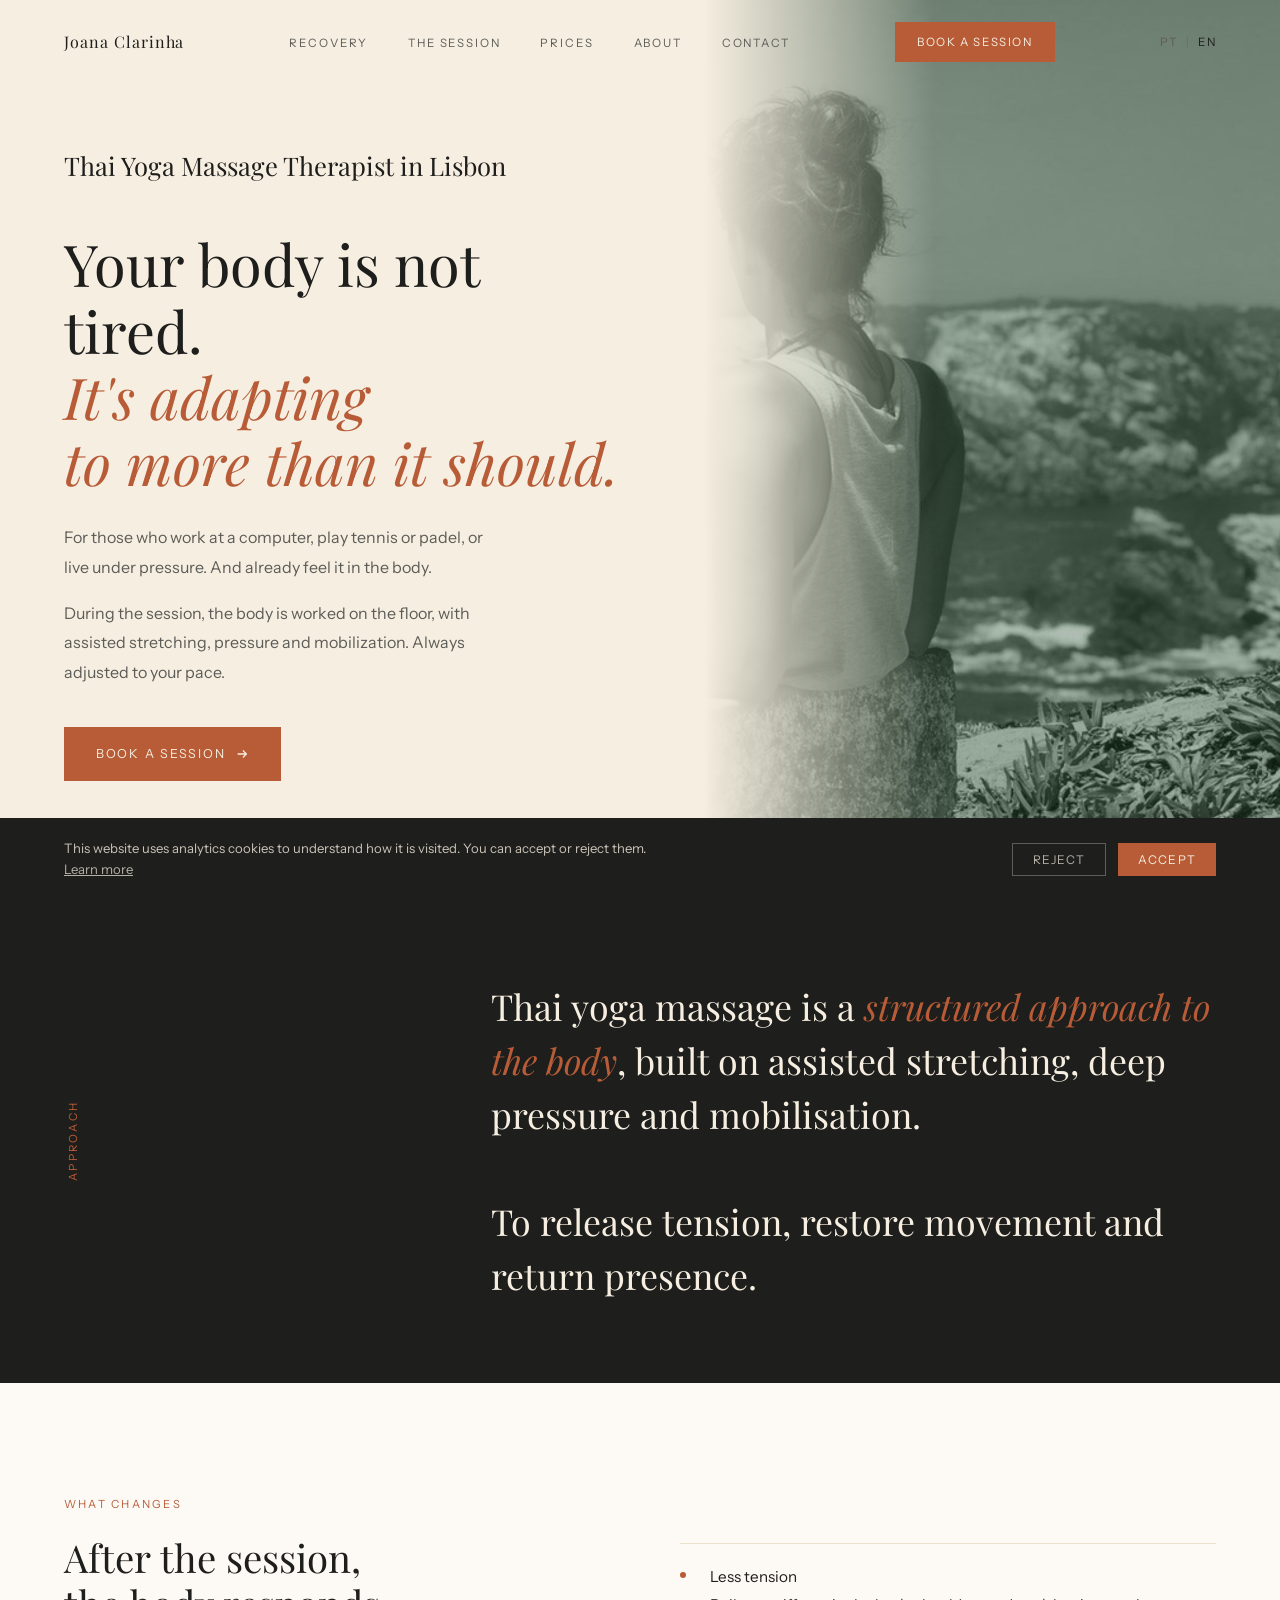
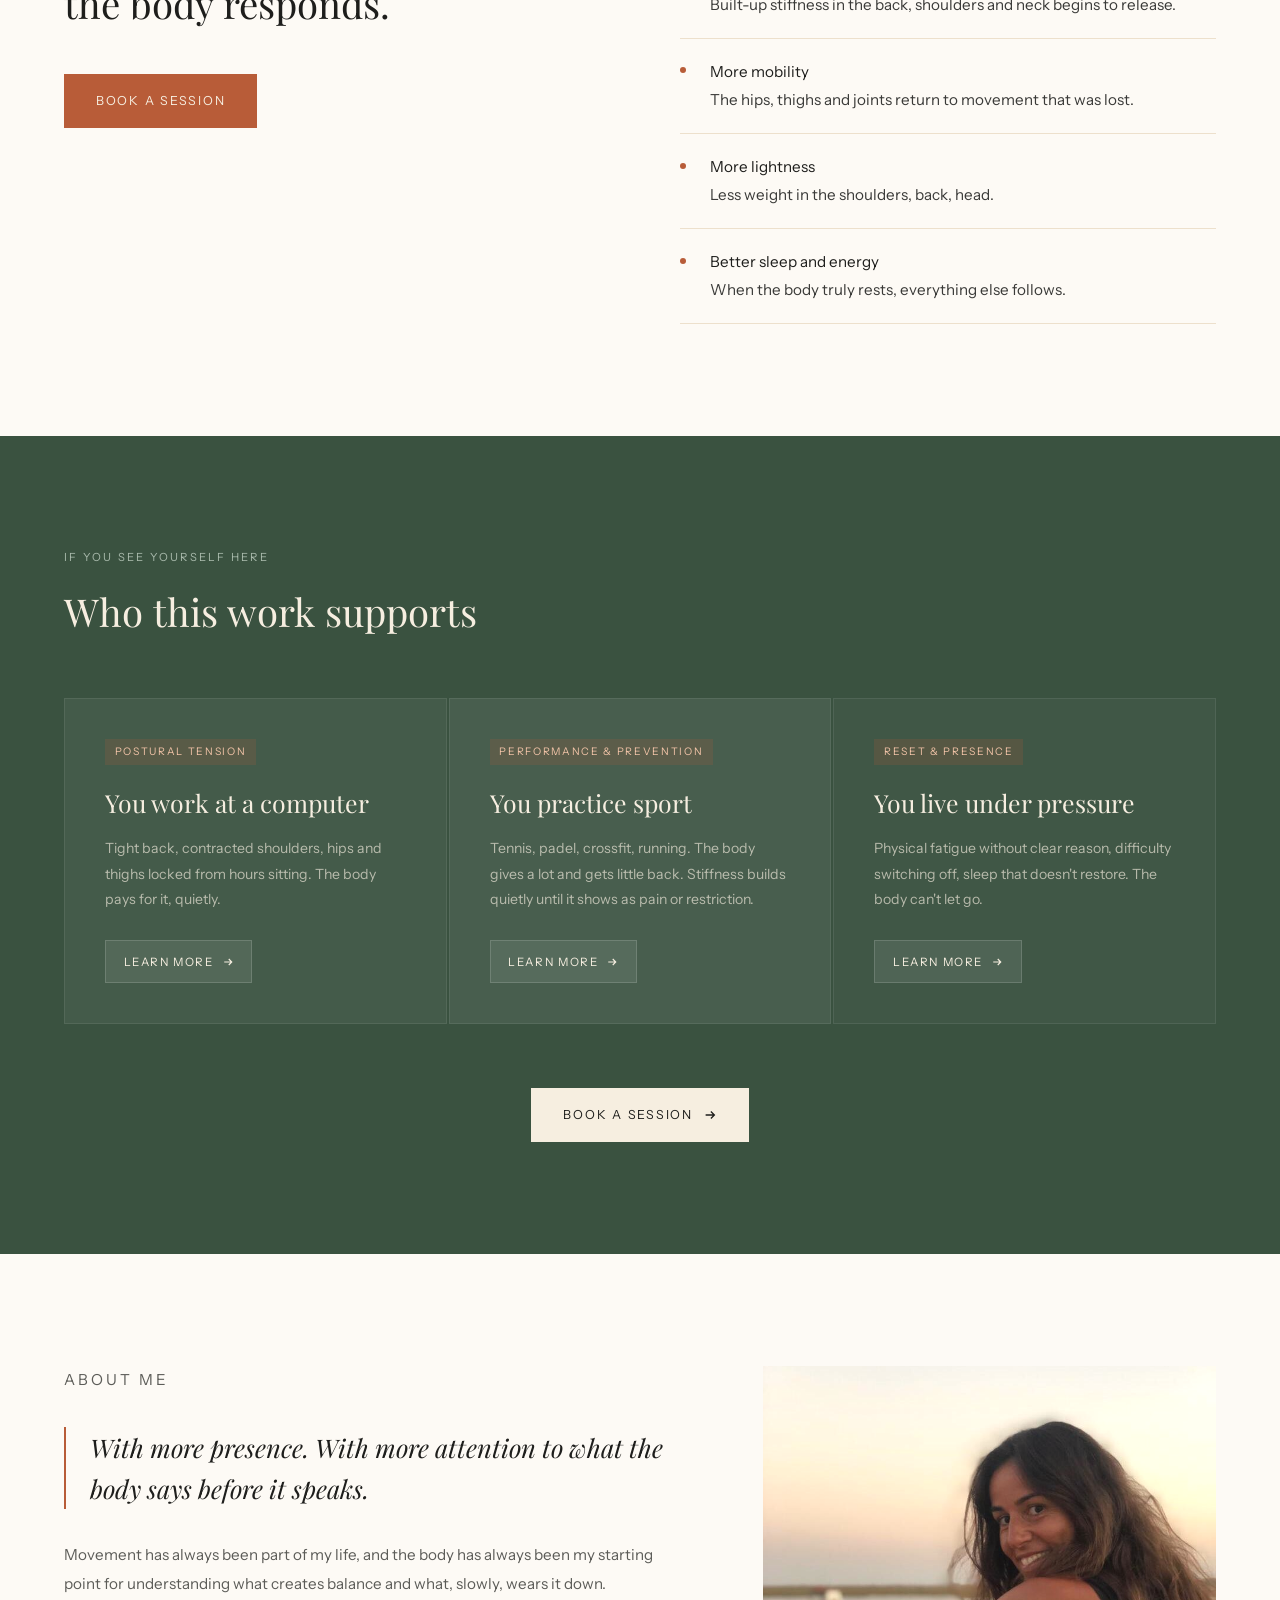
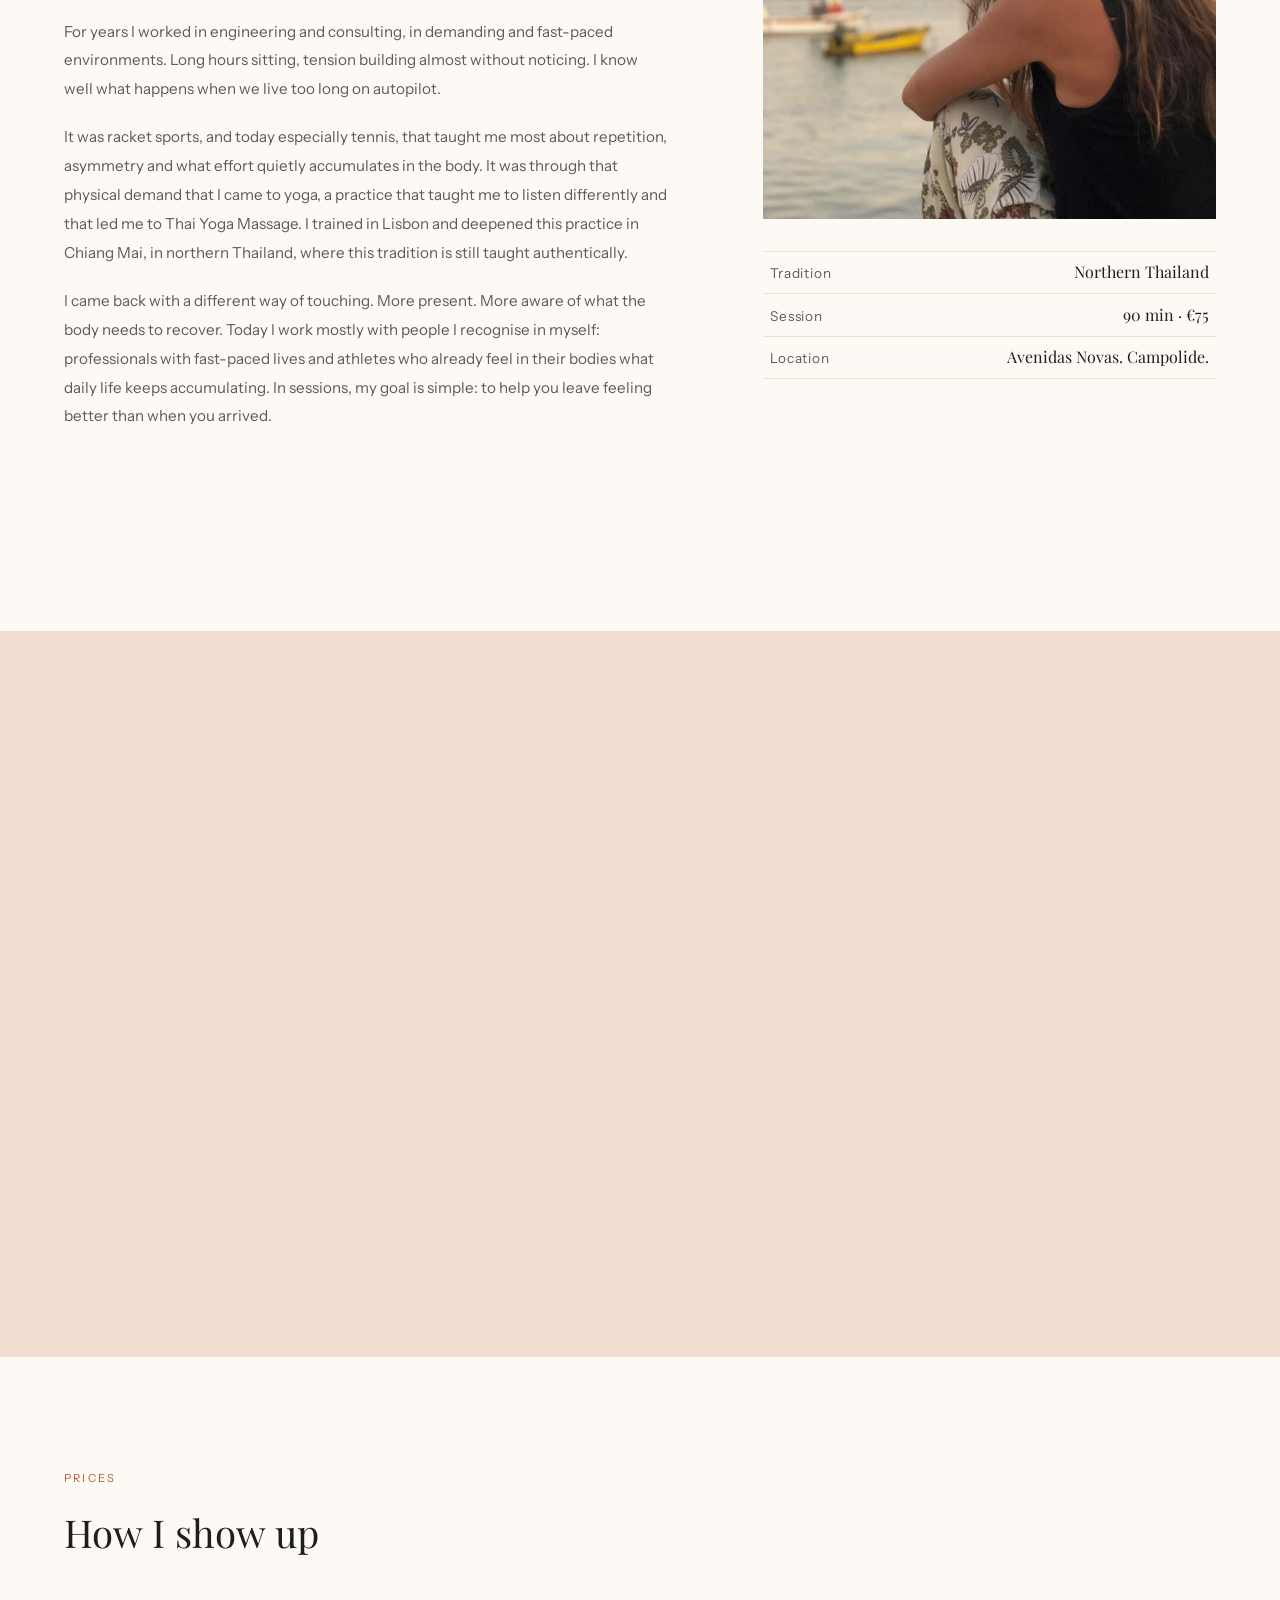
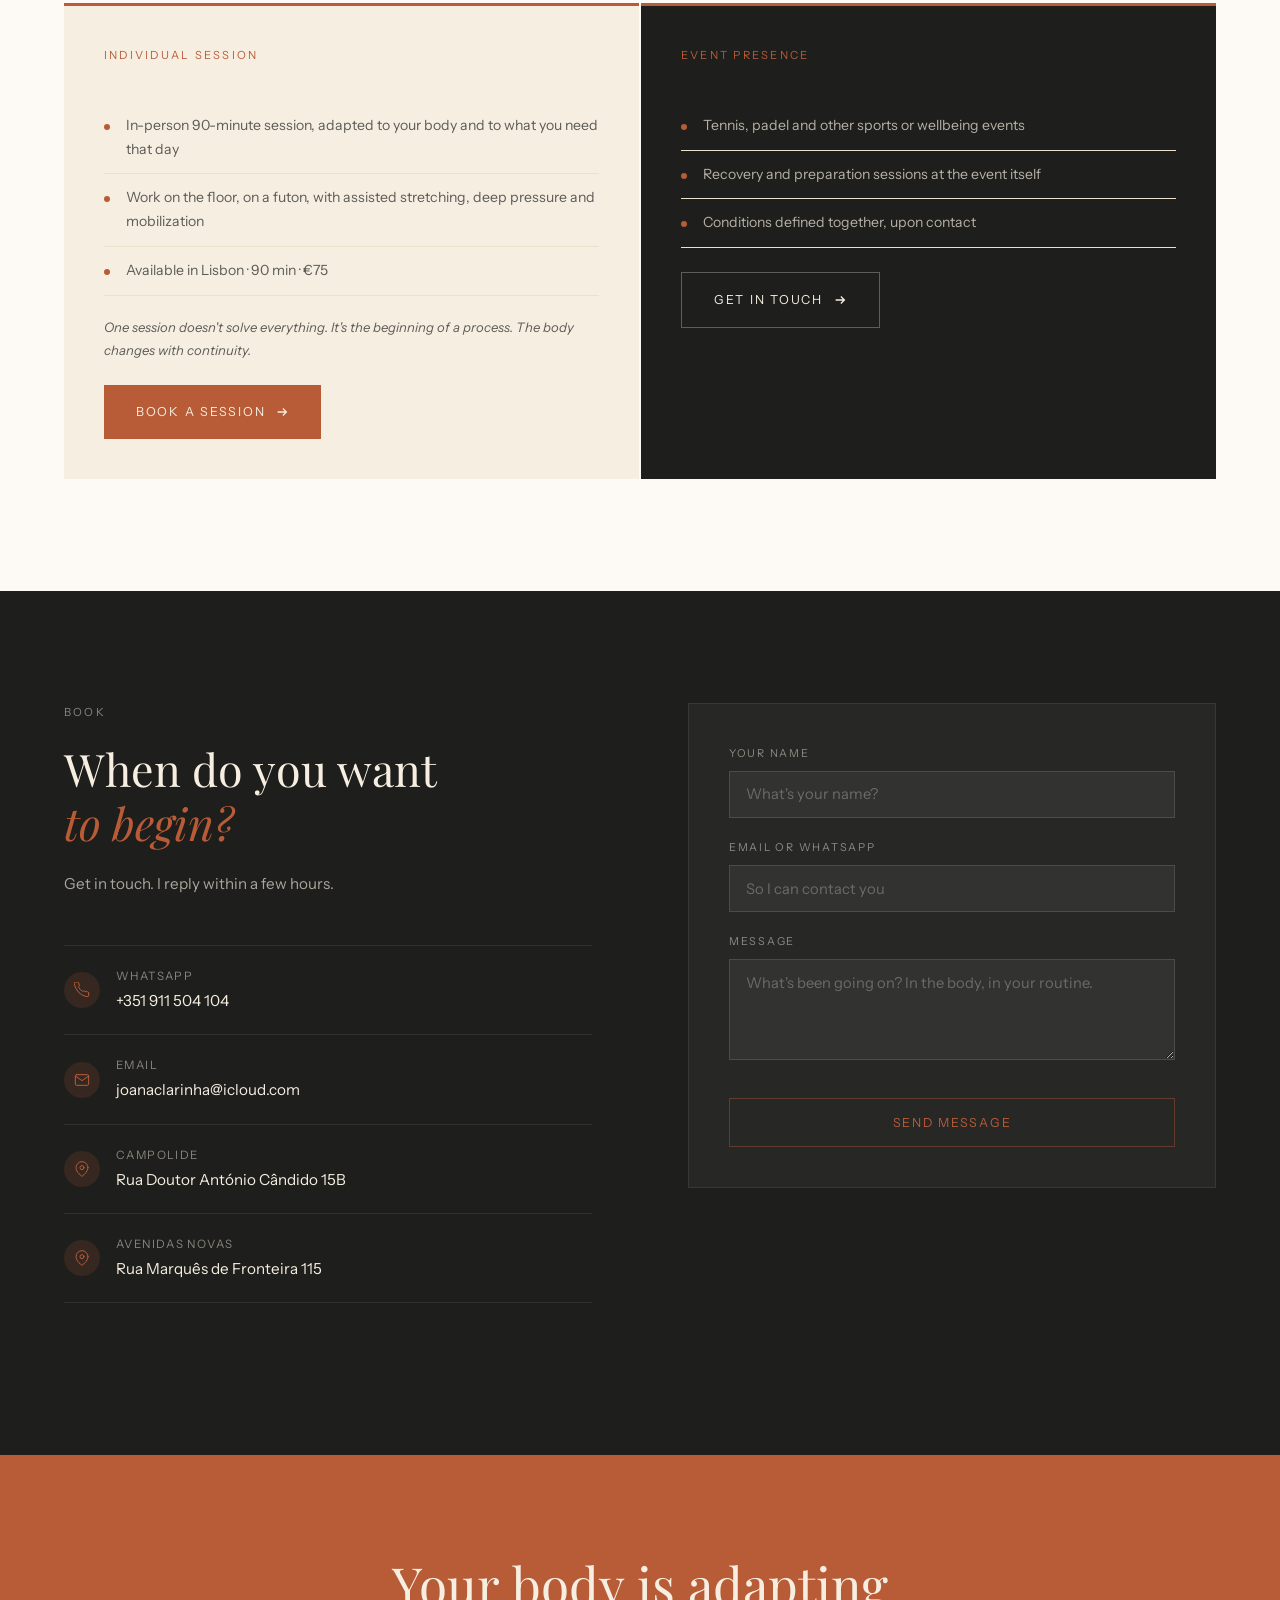
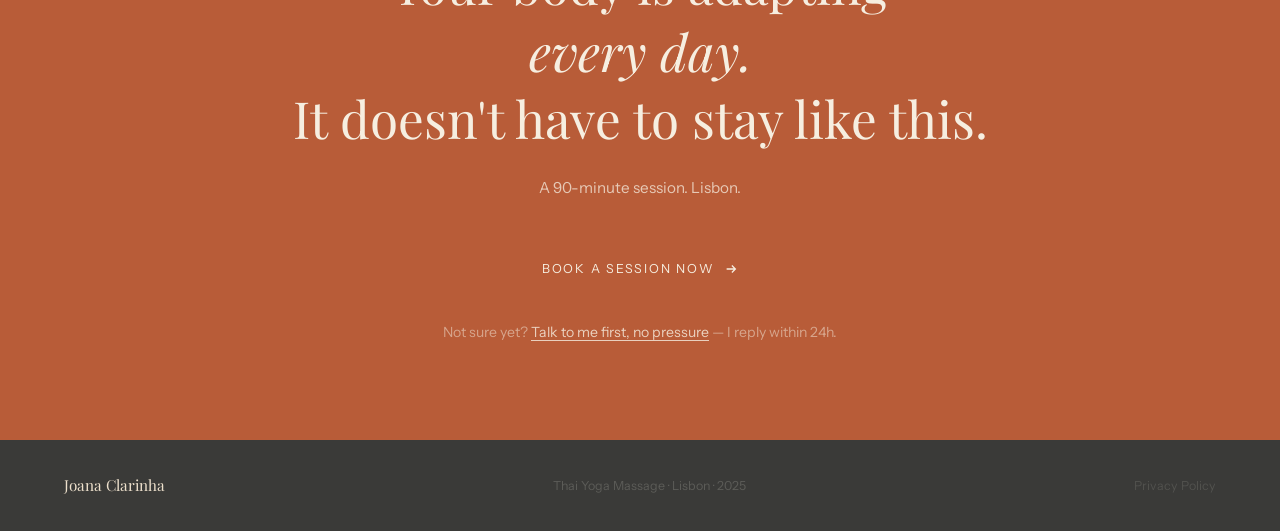
==== commit c30c3844: "Add files via upload" ====
--- a/index.en.html
+++ b/index.en.html
@@ -239,18 +239,13 @@
   <div class="sobre-body">
     <p class="section-tag reveal">About me</p>
     <blockquote class="sobre-quote reveal">
-      More presence. More attention to what the body says before words do.
+      With more presence. With more attention to what the body says before it speaks.
     </blockquote>
     <div class="reveal">
-      <p>Movement has always been part of my life. The body has always been my starting point for understanding what creates balance and what, little by little, wears it down.</p>
-      <p>For years, I worked in engineering and consulting, in demanding and fast-paced environments. Long hours sitting down, little time to recover, tension building up almost unnoticed. I know well what happens to the body when we spend too long on autopilot: stiff backs, heavy shoulders, constant fatigue, difficulty switching off.</p>
-      <p>Sport was always a way for me to return to balance. Over the years, I explored different practices, but it was racket sports, and especially tennis today, that taught me the most about repetition, asymmetry, effort and recovery.</p>
-      <p>It was through that physical demand, and the need to compensate for those patterns, that I was drawn to yoga. A practice that taught me to listen to the body differently and eventually led me to Thai Yoga Massage.</p>
-      <p>I trained in Lisbon and later continued my studies in Chiang Mai, in northern Thailand, where this tradition is still taught in an authentic way, deeply rooted in the connection between body and breath.</p>
-      <p>I came back with a different quality of touch. More present. More intuitive. More aware of what the body truly needs in order to recover.</p>
-      <p>Today, I mostly work with people I relate to: professionals with demanding lives and active people, especially those who play tennis, padel and crossfit, where repetition, asymmetry and physical intensity quietly accumulate in the body.</p>
-      <p>I know what the body holds onto when there is no time to take care of it.</p>
-      <p>In each session, my goal is simple: to help you leave feeling better than when you arrived. With more space in the body, more ease and more presence.</p>
+      <p>Movement has always been part of my life, and the body has always been my starting point for understanding what creates balance and what, slowly, wears it down.</p>
+      <p>For years I worked in engineering and consulting, in demanding and fast-paced environments. Long hours sitting, tension building almost without noticing. I know well what happens when we live too long on autopilot.</p>
+      <p>It was racket sports, and today especially tennis, that taught me most about repetition, asymmetry and what effort quietly accumulates in the body. It was through that physical demand that I came to yoga, a practice that taught me to listen differently and that led me to Thai Yoga Massage. I trained in Lisbon and deepened this practice in Chiang Mai, in northern Thailand, where this tradition is still taught authentically.</p>
+      <p>I came back with a different way of touching. More present. More aware of what the body needs to recover. Today I work mostly with people I recognise in myself: professionals with fast-paced lives and athletes who already feel in their bodies what daily life keeps accumulating. In sessions, my goal is simple: to help you leave feeling better than when you arrived.</p>
     </div>
     <div class="reveal" style="margin-top:2rem;">
       <a href="#contacto" class="btn btn-outline">Book a session</a>
--- a/style.css
+++ b/style.css
@@ -148,21 +148,7 @@
 .wa-float-sub { font-size: 0.65rem; color: rgba(246,238,224,0.5); letter-spacing: 0.06em; }
 @keyframes wa-appear { to { opacity: 1; transform: translateY(0); } }
 
-/* ── LANDING PAGES: CHECK LIST ── */
-.check-list { list-style: none; display: flex; flex-direction: column; gap: 0; }
-.check-item {
-  display: flex; gap: 1rem; align-items: flex-start;
-  border-top: 1px solid var(--cream2); padding: 1rem 0;
-  font-size: 0.92rem; color: var(--cinza2); line-height: 1.7;
-}
-.check-item:last-child { border-bottom: 1px solid var(--cream2); }
-.check-dot {
-  width: 6px; height: 6px; border-radius: 50%;
-  background: var(--terra); flex-shrink: 0; margin-top: 0.55rem;
-}
-
 /* ── LANDING PAGES: SINAIS ── */
-#sinais { background: var(--cinza); padding: 5rem 5vw; }
 .sinais-inner { max-width: 800px; margin: 0 auto; text-align: center; }
 .sinais-title {
   font-family: var(--serif); font-size: clamp(1.8rem,3vw,2.6rem);
@@ -171,33 +157,18 @@
 .sinais-grid { display: grid; grid-template-columns: repeat(3,1fr); gap: 1px; margin-bottom: 3rem; }
 .sinal {
   background: rgba(255,255,255,0.05); padding: 2rem 1.5rem;
-  border: 1px solid rgba(255,255,255,0.07); text-align: left;
-}
-.sinal-icon { width: 32px; height: 2px; background: var(--terra); margin-bottom: 1.25rem; }
+  border: 1px solid rgba(255,255,255,0.07); text-align: center;
+}
+.sinal-icon { width: 32px; height: 2px; background: var(--terra); margin: 0 auto 1.25rem; }
 .sinal-h { font-family: var(--serif); font-size: 1.05rem; color: var(--cream); margin-bottom: 0.5rem; font-weight: 400; }
 .sinal-p { font-size: 0.85rem; color: rgba(246,238,224,0.6); line-height: 1.8; }
 
 /* ── LANDING PAGES: PARA QUEM ── */
-#para-quem { padding: 7rem 5vw; display: grid; grid-template-columns: 1fr 1fr; gap: 6rem; align-items: start; }
-.pq-right { padding-top: 0.5rem; }
-.quote-block {
-  background: var(--terra-pale); border-left: 3px solid var(--terra);
-  padding: 2rem 2rem 2rem 2.5rem; margin-bottom: 2rem;
-}
-.quote-block p { font-family: var(--serif); font-size: 1.1rem; font-style: italic; color: var(--cinza); line-height: 1.6; }
+#para-quem { background: var(--cinza); padding: 7rem 5vw; }
 
 /* ── LANDING PAGES: TRANSFORMAÇÃO ── */
-#transformacao { background: var(--terra-pale); padding: 7rem 5vw; }
-.transf-inner { max-width: 960px; margin: 0 auto; }
-.transf-grid { display: grid; grid-template-columns: repeat(2,1fr); gap: 2px; margin-top: 3rem; }
-.transf-card {
-  background: var(--off); padding: 2.5rem;
-  border-bottom: 3px solid transparent; transition: border-color 0.3s;
-}
-.transf-card:hover { border-color: var(--terra); }
-.transf-num { font-family: var(--serif); font-size: 2rem; color: var(--terra); opacity: 0.35; line-height: 1; margin-bottom: 1rem; }
-.transf-h { font-family: var(--serif); font-size: 1.1rem; font-weight: 400; color: var(--cinza); margin-bottom: 0.5rem; }
-.transf-p { font-size: 0.88rem; color: var(--cinza3); line-height: 1.85; font-weight: 400; }
+#transformacao { background: var(--off); padding: 7rem 5vw; }
+body.lp-desportiva #transformacao { background: var(--cinza); }
 
 /* ── LANDING PAGES: TESTEMUNHOS ── */
 #testemunhos { padding: 6rem 5vw; background: var(--off); }
@@ -240,8 +211,6 @@
   body.lp-desportiva .hero-img img { object-position: center 15%; }
   body.lp-stress .hero-img img { object-position: right center; }
   .sinais-grid { grid-template-columns: 1fr; }
-  #para-quem { grid-template-columns: 1fr; gap: 3rem; }
-  .transf-grid { grid-template-columns: 1fr; }
   footer { flex-direction: column; gap: 0.5rem; text-align: center; }
   .wa-float { bottom: 1.25rem; right: 1.25rem; padding: 0.65rem 1rem 0.65rem 0.85rem; }
   .wa-float-sub { display: none; }
@@ -266,25 +235,14 @@
 body.lp-stress .hero-img img { opacity: 0.6; mix-blend-mode: luminosity; }
 body.lp-stress #cta-final { padding: 7rem 5vw; }
 
-/* ── LANDING PAGES: PRESENÇA ── */
-#presenca { background: var(--verde); padding: 5rem 5vw; text-align: center; }
-.pres-inner { max-width: 640px; margin: 0 auto; }
-.pres-h { font-family:var(--serif); font-size:clamp(1.6rem,2.8vw,2.4rem); font-weight:400; font-style:italic; line-height:1.4; color:var(--cream); margin-bottom:1.5rem; }
-.pres-p { font-size:0.95rem; color:rgba(246,238,224,0.65); line-height:1.85; margin-bottom:2.5rem; }
-
 /* ── LANDING PAGES: ASSIMETRIA ── */
 #assimetria { background: var(--off); padding: 6rem 5vw; }
 .assim-inner { max-width: 760px; margin: 0 auto; }
 .assim-quote { font-family:var(--serif); font-size:clamp(1.4rem,2.5vw,2rem); font-weight:400; font-style:italic; line-height:1.5; color:var(--cinza); border-left:3px solid var(--terra); padding-left:2rem; margin-bottom:3rem; }
 .assim-body { font-size:0.95rem; color:var(--cinza3); line-height:1.9; margin-bottom:2.5rem; font-weight:400; }
 
-/* ── LANDING PAGES: SPORT TAGS ── */
-.sport-tags { display:flex; flex-wrap:wrap; gap:0.5rem; margin-bottom:2rem; }
-.sport-tag { font-size:0.72rem; letter-spacing:0.12em; text-transform:uppercase; padding:0.4rem 1rem; background:var(--verde); color:var(--cream); opacity:0.85; }
-
 /* ── LANDING PAGES: SHARED OVERRIDES ── */
 .sinais-title { font-size: clamp(1.8rem,3vw,2.8rem); }
-.pq-right { padding-top: 1rem; }
 .btn-wa { background: var(--terra); color: var(--cream); }
 .btn-wa:hover { background: var(--terra2); }
 
@@ -393,7 +351,7 @@
 .perfil-link svg { width:12px; height:12px; }
 .perfis-cta { margin-top:4rem; display:flex; justify-content:center; }
 
-#sobre { padding:7rem 5vw; display:grid; grid-template-columns:1fr 1fr; gap:6rem; align-items:start; }
+#sobre { padding:7rem 5vw; display:grid; grid-template-columns:1fr 0.75fr; gap:6rem; align-items:start; }
 .sobre-quote {
   font-family:var(--serif); font-size:clamp(1.2rem,2vw,1.6rem);
   font-weight:400; font-style:italic; line-height:1.6;
